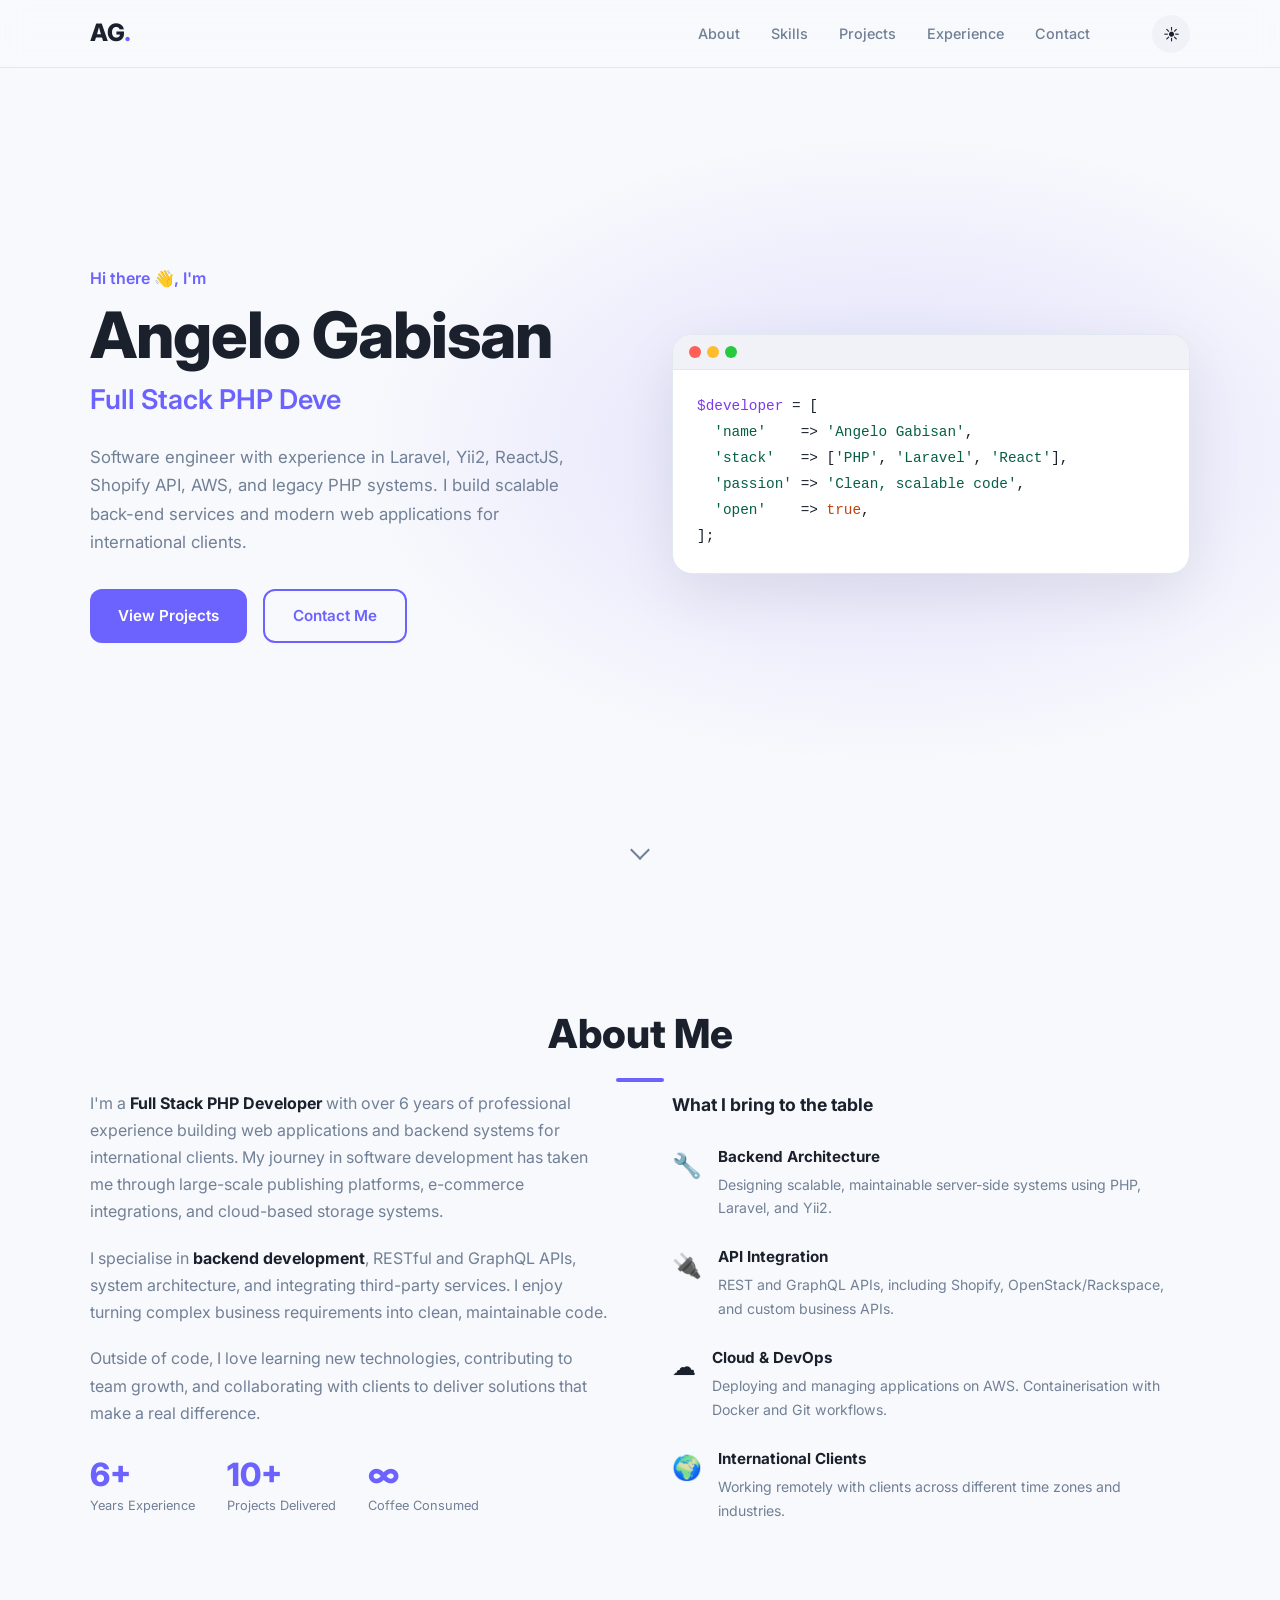
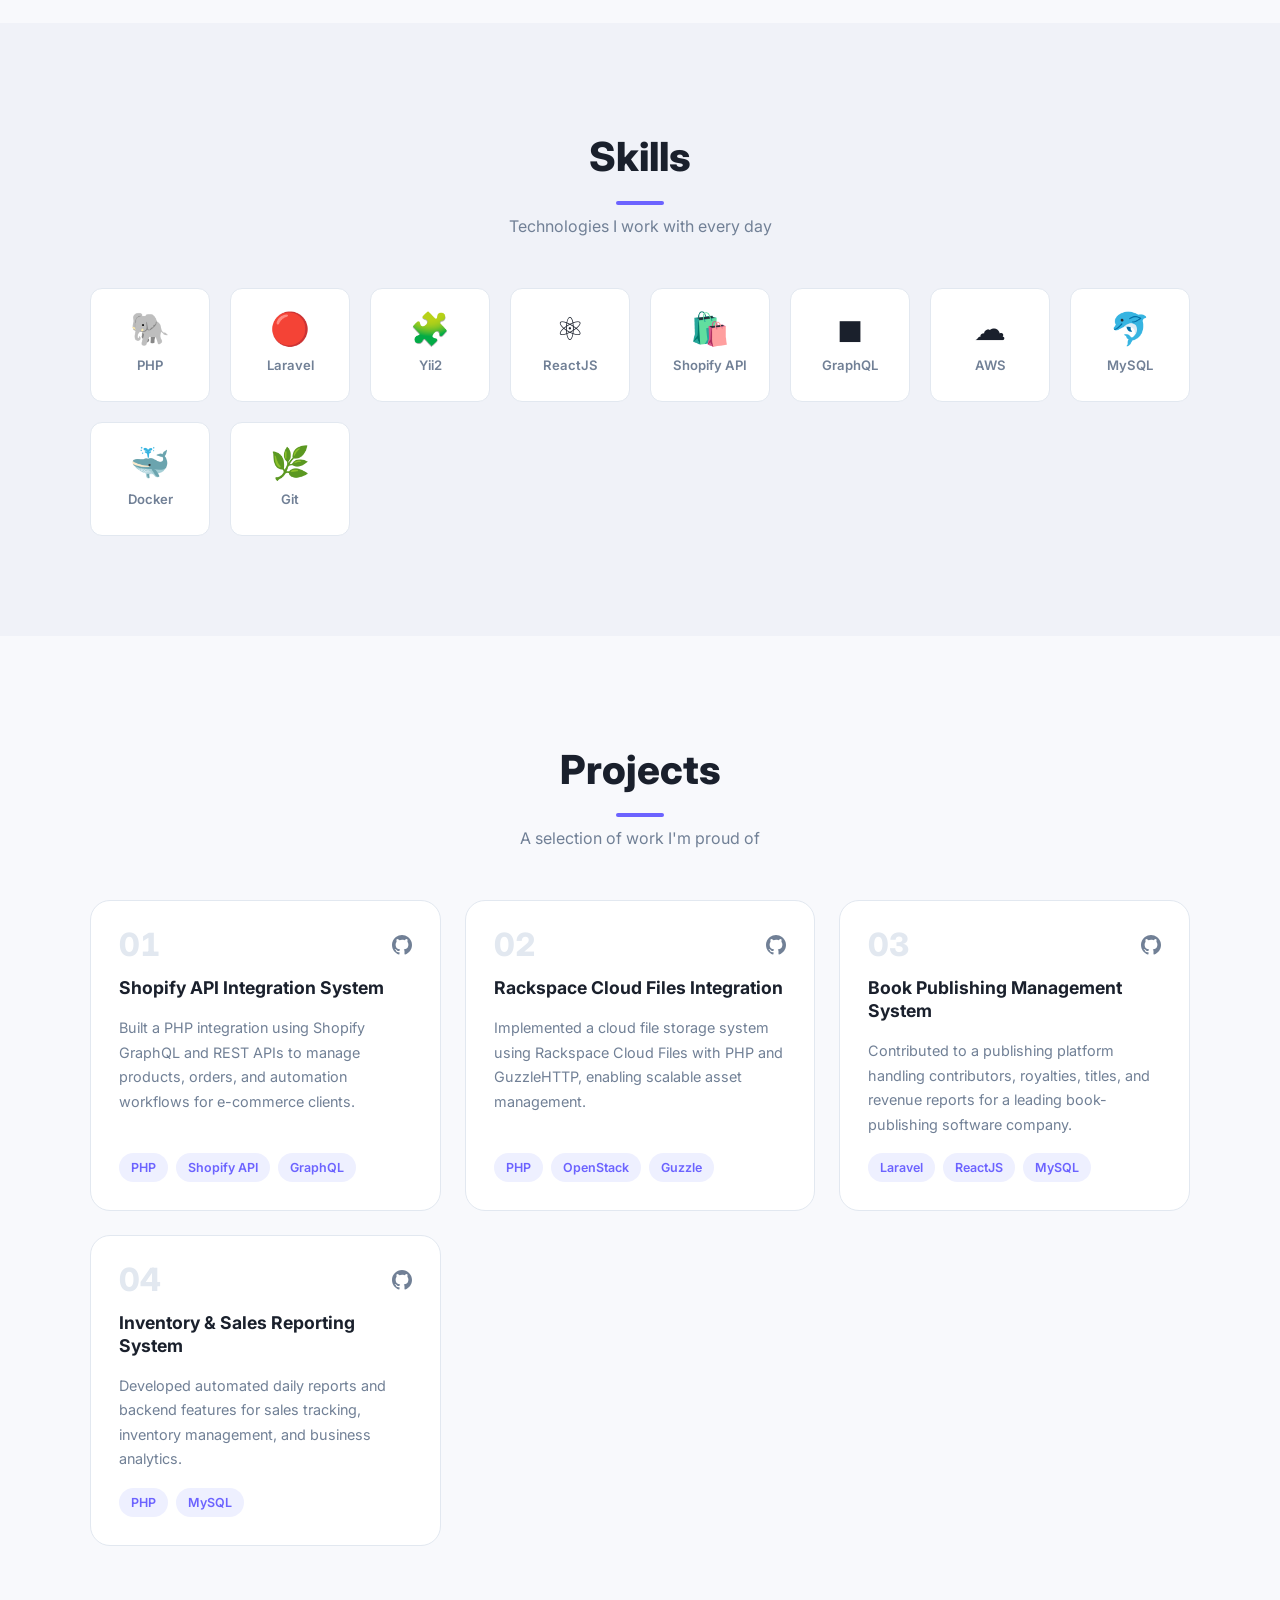
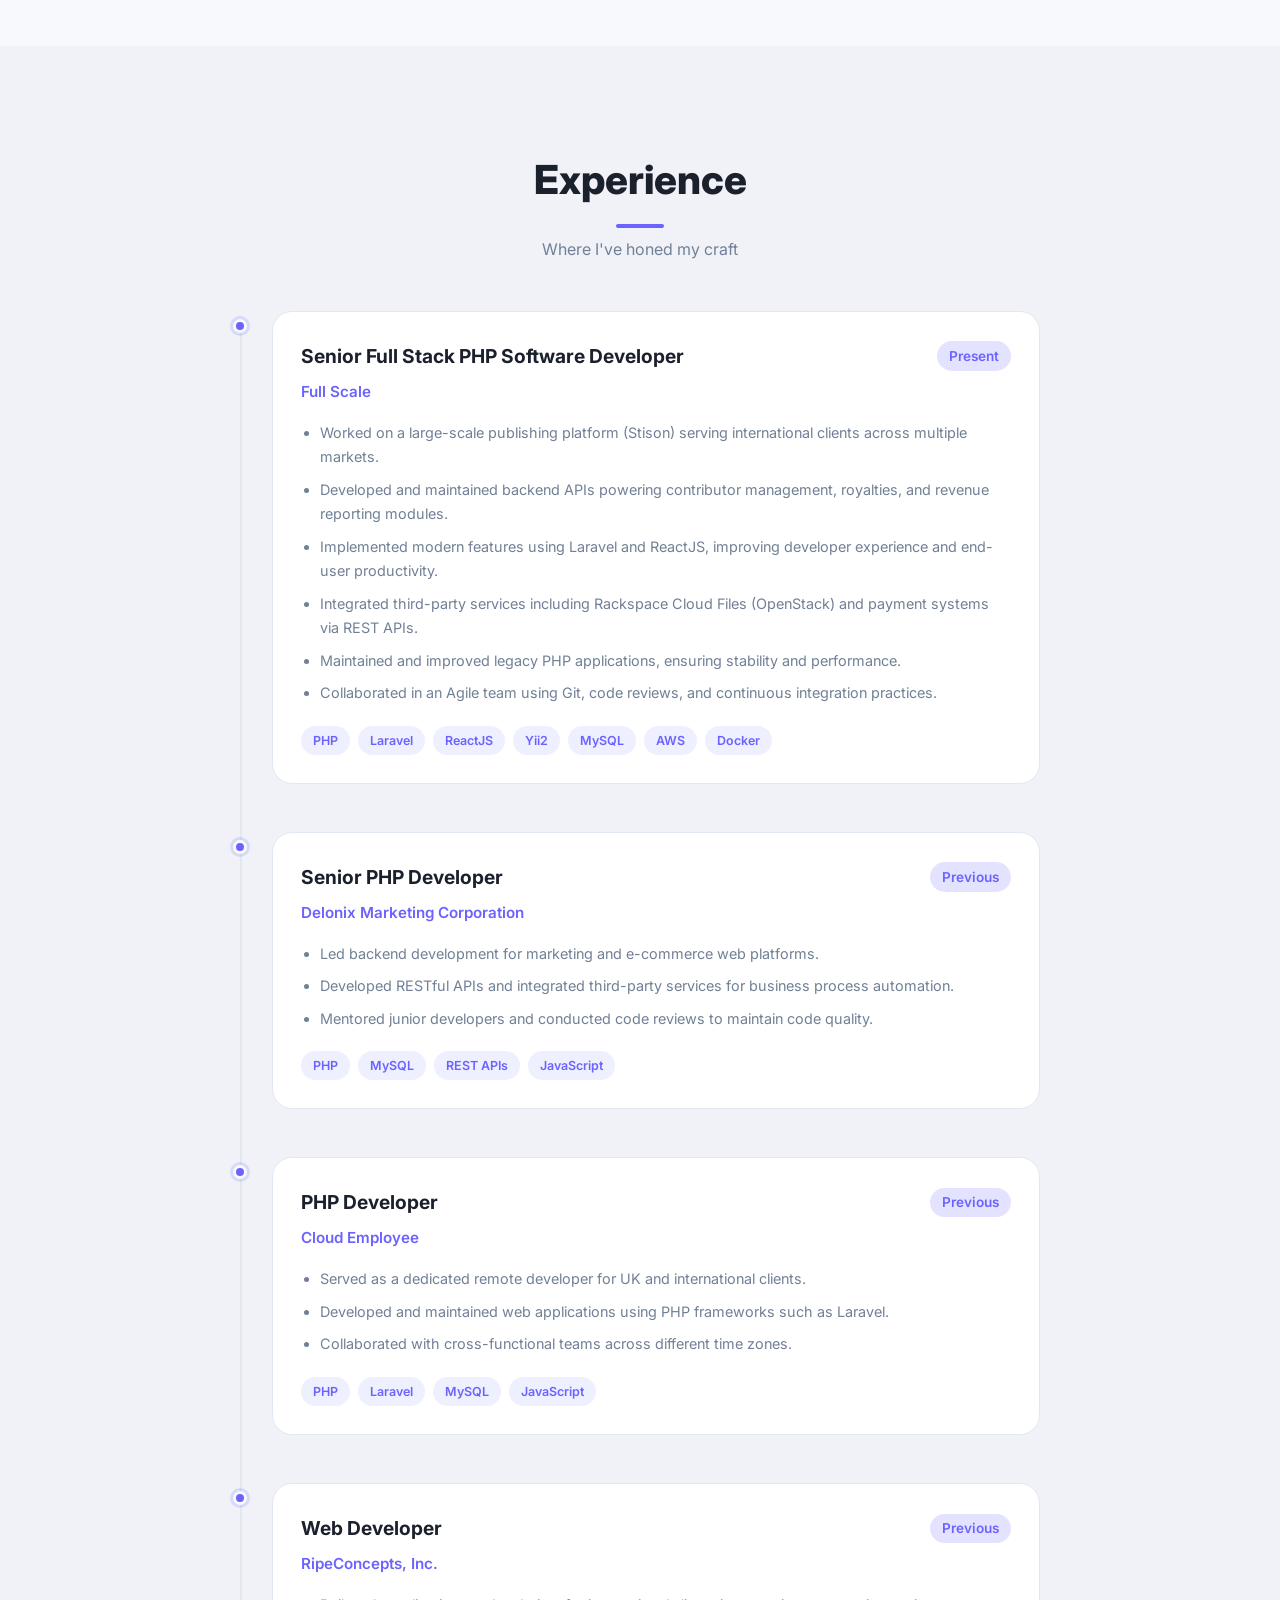
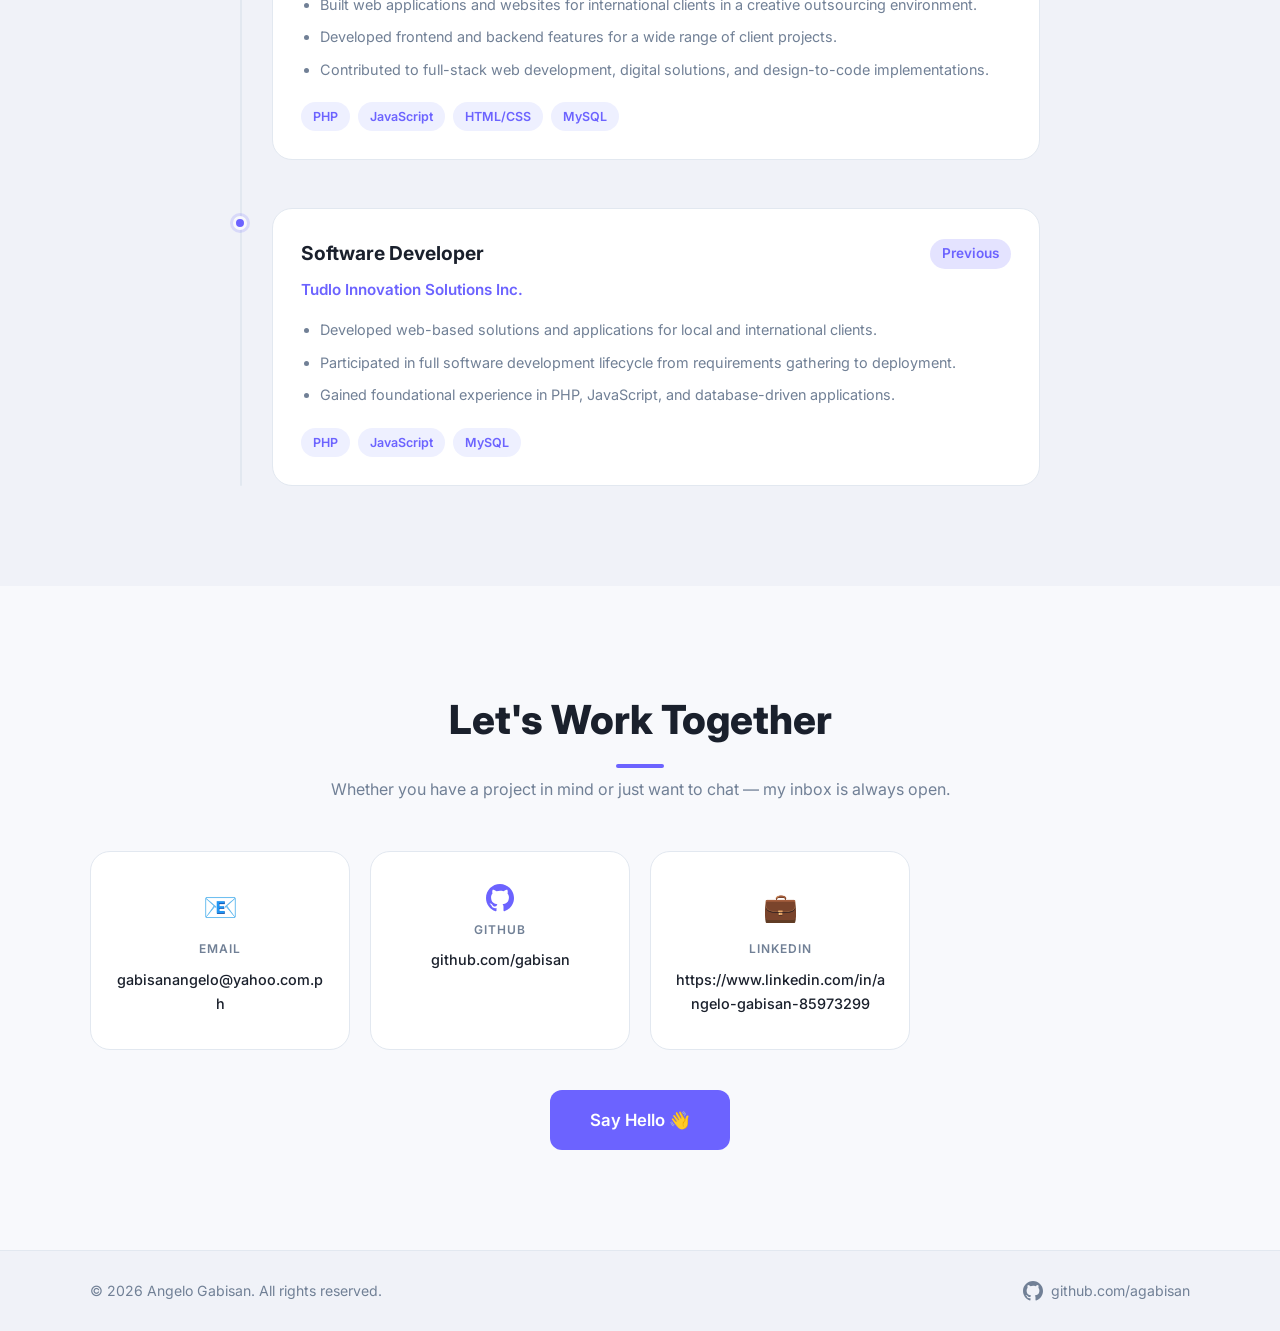
==== index.html @ 45b1e4b3 "Add experience entries from LinkedIn: Full Scale, Delonix Marketing, Cloud Employee, RipeConcepts, T" ====
<!DOCTYPE html>
<html lang="en">
<head>
  <meta charset="UTF-8" />
  <meta name="viewport" content="width=device-width, initial-scale=1.0" />
  <meta name="description" content="Angelo Gabisan – Full Stack PHP Developer portfolio" />
  <title>Angelo Gabisan | Full Stack PHP Developer</title>
  <link rel="stylesheet" href="style.css" />
  <link rel="preconnect" href="https://fonts.googleapis.com" />
  <link rel="preconnect" href="https://fonts.gstatic.com" crossorigin />
  <link href="https://fonts.googleapis.com/css2?family=Inter:wght@400;500;600;700;800&display=swap" rel="stylesheet" />
</head>
<body class="light"><!-- initial class prevents FOUC; JS overrides on load -->

  <!-- ===== NAVIGATION ===== -->
  <header id="navbar">
    <nav class="container nav-inner">
      <a href="#hero" class="logo">AG<span>.</span></a>
      <ul class="nav-links" id="nav-links">
        <li><a href="#about">About</a></li>
        <li><a href="#skills">Skills</a></li>
        <li><a href="#projects">Projects</a></li>
        <li><a href="#experience">Experience</a></li>
        <li><a href="#contact">Contact</a></li>
      </ul>
      <div class="nav-actions">
        <button class="btn-icon" id="theme-toggle" aria-label="Toggle dark mode">
          <span class="icon-sun">☀️</span>
          <span class="icon-moon">🌙</span>
        </button>
        <button class="btn-icon hamburger" id="hamburger" aria-label="Open menu" aria-expanded="false">
          <span></span><span></span><span></span>
        </button>
      </div>
    </nav>
  </header>

  <main>

    <!-- ===== HERO ===== -->
    <section id="hero" class="hero section">
      <div class="container hero-inner">
        <div class="hero-text fade-in">
          <p class="hero-greeting">Hi there 👋, I'm</p>
          <h1 class="hero-name">Angelo Gabisan</h1>
          <h2 class="hero-title">Full Stack PHP Developer</h2>
          <p class="hero-intro">
            Software engineer with experience in Laravel, Yii2, ReactJS,
            Shopify API, AWS, and legacy PHP systems. I build scalable
            back-end services and modern web applications for international clients.
          </p>
          <div class="hero-cta">
            <a href="#projects" class="btn btn-primary">View Projects</a>
            <a href="#contact" class="btn btn-outline">Contact Me</a>
          </div>
        </div>
        <div class="hero-graphic fade-in delay-1">
          <div class="code-card">
            <div class="code-bar">
              <span class="dot red"></span>
              <span class="dot yellow"></span>
              <span class="dot green"></span>
            </div>
            <pre class="code-snippet"><code><span class="c-purple">$developer</span> = [
  <span class="c-green">'name'</span>    =&gt; <span class="c-green">'Angelo Gabisan'</span>,
  <span class="c-green">'stack'</span>   =&gt; [<span class="c-green">'PHP'</span>, <span class="c-green">'Laravel'</span>, <span class="c-green">'React'</span>],
  <span class="c-green">'passion'</span> =&gt; <span class="c-green">'Clean, scalable code'</span>,
  <span class="c-green">'open'</span>    =&gt; <span class="c-orange">true</span>,
];</code></pre>
          </div>
        </div>
      </div>
      <a href="#about" class="scroll-down" aria-label="Scroll to About">
        <span class="arrow-down"></span>
      </a>
    </section>

    <!-- ===== ABOUT ===== -->
    <section id="about" class="about section">
      <div class="container">
        <h2 class="section-title reveal">About Me</h2>
        <div class="about-grid">
          <div class="about-text reveal">
            <p>
              I'm a <strong>Full Stack PHP Developer</strong> with over 6 years of
              professional experience building web applications and backend systems
              for international clients. My journey in software development has taken
              me through large-scale publishing platforms, e-commerce integrations,
              and cloud-based storage systems.
            </p>
            <p>
              I specialise in <strong>backend development</strong>, RESTful and
              GraphQL APIs, system architecture, and integrating third-party
              services. I enjoy turning complex business requirements into clean,
              maintainable code.
            </p>
            <p>
              Outside of code, I love learning new technologies, contributing to
              team growth, and collaborating with clients to deliver solutions
              that make a real difference.
            </p>
            <div class="about-stats">
              <div class="stat">
                <span class="stat-value">6+</span>
                <span class="stat-label">Years Experience</span>
              </div>
              <div class="stat">
                <span class="stat-value">10+</span>
                <span class="stat-label">Projects Delivered</span>
              </div>
              <div class="stat">
                <span class="stat-value">∞</span>
                <span class="stat-label">Coffee Consumed</span>
              </div>
            </div>
          </div>
          <div class="about-highlights reveal delay-1">
            <h3>What I bring to the table</h3>
            <ul class="highlight-list">
              <li>
                <span class="highlight-icon">🔧</span>
                <div>
                  <strong>Backend Architecture</strong>
                  <p>Designing scalable, maintainable server-side systems using PHP, Laravel, and Yii2.</p>
                </div>
              </li>
              <li>
                <span class="highlight-icon">🔌</span>
                <div>
                  <strong>API Integration</strong>
                  <p>REST and GraphQL APIs, including Shopify, OpenStack/Rackspace, and custom business APIs.</p>
                </div>
              </li>
              <li>
                <span class="highlight-icon">☁️</span>
                <div>
                  <strong>Cloud & DevOps</strong>
                  <p>Deploying and managing applications on AWS. Containerisation with Docker and Git workflows.</p>
                </div>
              </li>
              <li>
                <span class="highlight-icon">🌍</span>
                <div>
                  <strong>International Clients</strong>
                  <p>Working remotely with clients across different time zones and industries.</p>
                </div>
              </li>
            </ul>
          </div>
        </div>
      </div>
    </section>

    <!-- ===== SKILLS ===== -->
    <section id="skills" class="skills section">
      <div class="container">
        <h2 class="section-title reveal">Skills</h2>
        <p class="section-subtitle reveal">Technologies I work with every day</p>
        <div class="skills-grid reveal">

          <div class="skill-card">
            <div class="skill-icon">🐘</div>
            <span class="skill-name">PHP</span>
          </div>

          <div class="skill-card">
            <div class="skill-icon">🔴</div>
            <span class="skill-name">Laravel</span>
          </div>

          <div class="skill-card">
            <div class="skill-icon">🧩</div>
            <span class="skill-name">Yii2</span>
          </div>

          <div class="skill-card">
            <div class="skill-icon">⚛️</div>
            <span class="skill-name">ReactJS</span>
          </div>

          <div class="skill-card">
            <div class="skill-icon">🛍️</div>
            <span class="skill-name">Shopify API</span>
          </div>

          <div class="skill-card">
            <div class="skill-icon">◼</div>
            <span class="skill-name">GraphQL</span>
          </div>

          <div class="skill-card">
            <div class="skill-icon">☁️</div>
            <span class="skill-name">AWS</span>
          </div>

          <div class="skill-card">
            <div class="skill-icon">🐬</div>
            <span class="skill-name">MySQL</span>
          </div>

          <div class="skill-card">
            <div class="skill-icon">🐳</div>
            <span class="skill-name">Docker</span>
          </div>

          <div class="skill-card">
            <div class="skill-icon">🌿</div>
            <span class="skill-name">Git</span>
          </div>

        </div>
      </div>
    </section>

    <!-- ===== PROJECTS ===== -->
    <section id="projects" class="projects section">
      <div class="container">
        <h2 class="section-title reveal">Projects</h2>
        <p class="section-subtitle reveal">A selection of work I'm proud of</p>
        <div class="projects-grid">

          <article class="project-card reveal">
            <div class="project-top">
              <span class="project-number">01</span>
              <div class="project-links">
                <a href="https://github.com/agabisan" target="_blank" rel="noopener noreferrer" aria-label="View on GitHub">
                  <svg xmlns="http://www.w3.org/2000/svg" viewBox="0 0 24 24" fill="currentColor" width="20" height="20" aria-hidden="true"><path d="M12 0C5.374 0 0 5.373 0 12c0 5.302 3.438 9.8 8.207 11.387.599.111.793-.261.793-.577v-2.234c-3.338.726-4.033-1.416-4.033-1.416-.546-1.387-1.333-1.756-1.333-1.756-1.089-.745.083-.729.083-.729 1.205.084 1.839 1.237 1.839 1.237 1.07 1.834 2.807 1.304 3.492.997.107-.775.418-1.305.762-1.604-2.665-.305-5.467-1.334-5.467-5.931 0-1.311.469-2.381 1.236-3.221-.124-.303-.535-1.524.117-3.176 0 0 1.008-.322 3.301 1.23A11.509 11.509 0 0 1 12 5.803c1.02.005 2.047.138 3.006.404 2.291-1.552 3.297-1.23 3.297-1.23.653 1.653.242 2.874.118 3.176.77.84 1.235 1.911 1.235 3.221 0 4.609-2.807 5.624-5.479 5.921.43.372.823 1.102.823 2.222v3.293c0 .319.192.694.801.576C20.566 21.797 24 17.3 24 12c0-6.627-5.373-12-12-12z"/></svg>
                </a>
              </div>
            </div>
            <h3 class="project-title">Shopify API Integration System</h3>
            <p class="project-desc">
              Built a PHP integration using Shopify GraphQL and REST APIs to manage
              products, orders, and automation workflows for e-commerce clients.
            </p>
            <div class="project-tags">
              <span class="tag">PHP</span>
              <span class="tag">Shopify API</span>
              <span class="tag">GraphQL</span>
            </div>
          </article>

          <article class="project-card reveal delay-1">
            <div class="project-top">
              <span class="project-number">02</span>
              <div class="project-links">
                <a href="https://github.com/agabisan" target="_blank" rel="noopener noreferrer" aria-label="View on GitHub">
                  <svg xmlns="http://www.w3.org/2000/svg" viewBox="0 0 24 24" fill="currentColor" width="20" height="20" aria-hidden="true"><path d="M12 0C5.374 0 0 5.373 0 12c0 5.302 3.438 9.8 8.207 11.387.599.111.793-.261.793-.577v-2.234c-3.338.726-4.033-1.416-4.033-1.416-.546-1.387-1.333-1.756-1.333-1.756-1.089-.745.083-.729.083-.729 1.205.084 1.839 1.237 1.839 1.237 1.07 1.834 2.807 1.304 3.492.997.107-.775.418-1.305.762-1.604-2.665-.305-5.467-1.334-5.467-5.931 0-1.311.469-2.381 1.236-3.221-.124-.303-.535-1.524.117-3.176 0 0 1.008-.322 3.301 1.23A11.509 11.509 0 0 1 12 5.803c1.02.005 2.047.138 3.006.404 2.291-1.552 3.297-1.23 3.297-1.23.653 1.653.242 2.874.118 3.176.77.84 1.235 1.911 1.235 3.221 0 4.609-2.807 5.624-5.479 5.921.43.372.823 1.102.823 2.222v3.293c0 .319.192.694.801.576C20.566 21.797 24 17.3 24 12c0-6.627-5.373-12-12-12z"/></svg>
                </a>
              </div>
            </div>
            <h3 class="project-title">Rackspace Cloud Files Integration</h3>
            <p class="project-desc">
              Implemented a cloud file storage system using Rackspace Cloud Files
              with PHP and GuzzleHTTP, enabling scalable asset management.
            </p>
            <div class="project-tags">
              <span class="tag">PHP</span>
              <span class="tag">OpenStack</span>
              <span class="tag">Guzzle</span>
            </div>
          </article>

          <article class="project-card reveal delay-2">
            <div class="project-top">
              <span class="project-number">03</span>
              <div class="project-links">
                <a href="https://github.com/agabisan" target="_blank" rel="noopener noreferrer" aria-label="View on GitHub">
                  <svg xmlns="http://www.w3.org/2000/svg" viewBox="0 0 24 24" fill="currentColor" width="20" height="20" aria-hidden="true"><path d="M12 0C5.374 0 0 5.373 0 12c0 5.302 3.438 9.8 8.207 11.387.599.111.793-.261.793-.577v-2.234c-3.338.726-4.033-1.416-4.033-1.416-.546-1.387-1.333-1.756-1.333-1.756-1.089-.745.083-.729.083-.729 1.205.084 1.839 1.237 1.839 1.237 1.07 1.834 2.807 1.304 3.492.997.107-.775.418-1.305.762-1.604-2.665-.305-5.467-1.334-5.467-5.931 0-1.311.469-2.381 1.236-3.221-.124-.303-.535-1.524.117-3.176 0 0 1.008-.322 3.301 1.23A11.509 11.509 0 0 1 12 5.803c1.02.005 2.047.138 3.006.404 2.291-1.552 3.297-1.23 3.297-1.23.653 1.653.242 2.874.118 3.176.77.84 1.235 1.911 1.235 3.221 0 4.609-2.807 5.624-5.479 5.921.43.372.823 1.102.823 2.222v3.293c0 .319.192.694.801.576C20.566 21.797 24 17.3 24 12c0-6.627-5.373-12-12-12z"/></svg>
                </a>
              </div>
            </div>
            <h3 class="project-title">Book Publishing Management System</h3>
            <p class="project-desc">
              Contributed to a publishing platform handling contributors, royalties,
              titles, and revenue reports for a leading book-publishing software company.
            </p>
            <div class="project-tags">
              <span class="tag">Laravel</span>
              <span class="tag">ReactJS</span>
              <span class="tag">MySQL</span>
            </div>
          </article>

          <article class="project-card reveal delay-3">
            <div class="project-top">
              <span class="project-number">04</span>
              <div class="project-links">
                <a href="https://github.com/agabisan" target="_blank" rel="noopener noreferrer" aria-label="View on GitHub">
                  <svg xmlns="http://www.w3.org/2000/svg" viewBox="0 0 24 24" fill="currentColor" width="20" height="20" aria-hidden="true"><path d="M12 0C5.374 0 0 5.373 0 12c0 5.302 3.438 9.8 8.207 11.387.599.111.793-.261.793-.577v-2.234c-3.338.726-4.033-1.416-4.033-1.416-.546-1.387-1.333-1.756-1.333-1.756-1.089-.745.083-.729.083-.729 1.205.084 1.839 1.237 1.839 1.237 1.07 1.834 2.807 1.304 3.492.997.107-.775.418-1.305.762-1.604-2.665-.305-5.467-1.334-5.467-5.931 0-1.311.469-2.381 1.236-3.221-.124-.303-.535-1.524.117-3.176 0 0 1.008-.322 3.301 1.23A11.509 11.509 0 0 1 12 5.803c1.02.005 2.047.138 3.006.404 2.291-1.552 3.297-1.23 3.297-1.23.653 1.653.242 2.874.118 3.176.77.84 1.235 1.911 1.235 3.221 0 4.609-2.807 5.624-5.479 5.921.43.372.823 1.102.823 2.222v3.293c0 .319.192.694.801.576C20.566 21.797 24 17.3 24 12c0-6.627-5.373-12-12-12z"/></svg>
                </a>
              </div>
            </div>
            <h3 class="project-title">Inventory &amp; Sales Reporting System</h3>
            <p class="project-desc">
              Developed automated daily reports and backend features for sales
              tracking, inventory management, and business analytics.
            </p>
            <div class="project-tags">
              <span class="tag">PHP</span>
              <span class="tag">MySQL</span>
            </div>
          </article>

        </div>
      </div>
    </section>

    <!-- ===== EXPERIENCE ===== -->
    <section id="experience" class="experience section">
      <div class="container">
        <h2 class="section-title reveal">Experience</h2>
        <p class="section-subtitle reveal">Where I've honed my craft</p>

        <div class="timeline">

          <!-- Full Scale -->
          <div class="timeline-item reveal">
            <div class="timeline-marker"></div>
            <div class="timeline-body">
              <div class="timeline-header">
                <h3 class="timeline-role">Senior Full Stack PHP Software Developer</h3>
                <span class="timeline-period">Present</span>
              </div>
              <p class="timeline-company">Full Scale</p>
              <ul class="timeline-duties">
                <li>Worked on a large-scale publishing platform (Stison) serving international clients across multiple markets.</li>
                <li>Developed and maintained backend APIs powering contributor management, royalties, and revenue reporting modules.</li>
                <li>Implemented modern features using Laravel and ReactJS, improving developer experience and end-user productivity.</li>
                <li>Integrated third-party services including Rackspace Cloud Files (OpenStack) and payment systems via REST APIs.</li>
                <li>Maintained and improved legacy PHP applications, ensuring stability and performance.</li>
                <li>Collaborated in an Agile team using Git, code reviews, and continuous integration practices.</li>
              </ul>
              <div class="timeline-tags">
                <span class="tag">PHP</span>
                <span class="tag">Laravel</span>
                <span class="tag">ReactJS</span>
                <span class="tag">Yii2</span>
                <span class="tag">MySQL</span>
                <span class="tag">AWS</span>
                <span class="tag">Docker</span>
              </div>
            </div>
          </div>

          <!-- Delonix Marketing Corporation -->
          <div class="timeline-item reveal">
            <div class="timeline-marker"></div>
            <div class="timeline-body">
              <div class="timeline-header">
                <h3 class="timeline-role">Senior PHP Developer</h3>
                <span class="timeline-period">Previous</span>
              </div>
              <p class="timeline-company">Delonix Marketing Corporation</p>
              <ul class="timeline-duties">
                <li>Led backend development for marketing and e-commerce web platforms.</li>
                <li>Developed RESTful APIs and integrated third-party services for business process automation.</li>
                <li>Mentored junior developers and conducted code reviews to maintain code quality.</li>
              </ul>
              <div class="timeline-tags">
                <span class="tag">PHP</span>
                <span class="tag">MySQL</span>
                <span class="tag">REST APIs</span>
                <span class="tag">JavaScript</span>
              </div>
            </div>
          </div>

          <!-- Cloud Employee -->
          <div class="timeline-item reveal">
            <div class="timeline-marker"></div>
            <div class="timeline-body">
              <div class="timeline-header">
                <h3 class="timeline-role">PHP Developer</h3>
                <span class="timeline-period">Previous</span>
              </div>
              <p class="timeline-company">Cloud Employee</p>
              <ul class="timeline-duties">
                <li>Served as a dedicated remote developer for UK and international clients.</li>
                <li>Developed and maintained web applications using PHP frameworks such as Laravel.</li>
                <li>Collaborated with cross-functional teams across different time zones.</li>
              </ul>
              <div class="timeline-tags">
                <span class="tag">PHP</span>
                <span class="tag">Laravel</span>
                <span class="tag">MySQL</span>
                <span class="tag">JavaScript</span>
              </div>
            </div>
          </div>

          <!-- RipeConcepts, Inc. -->
          <div class="timeline-item reveal">
            <div class="timeline-marker"></div>
            <div class="timeline-body">
              <div class="timeline-header">
                <h3 class="timeline-role">Web Developer</h3>
                <span class="timeline-period">Previous</span>
              </div>
              <p class="timeline-company">RipeConcepts, Inc.</p>
              <ul class="timeline-duties">
                <li>Built web applications and websites for international clients in a creative outsourcing environment.</li>
                <li>Developed frontend and backend features for a wide range of client projects.</li>
                <li>Contributed to full-stack web development, digital solutions, and design-to-code implementations.</li>
              </ul>
              <div class="timeline-tags">
                <span class="tag">PHP</span>
                <span class="tag">JavaScript</span>
                <span class="tag">HTML/CSS</span>
                <span class="tag">MySQL</span>
              </div>
            </div>
          </div>

          <!-- Tudlo Innovation Solutions Inc. -->
          <div class="timeline-item reveal">
            <div class="timeline-marker"></div>
            <div class="timeline-body">
              <div class="timeline-header">
                <h3 class="timeline-role">Software Developer</h3>
                <span class="timeline-period">Previous</span>
              </div>
              <p class="timeline-company">Tudlo Innovation Solutions Inc.</p>
              <ul class="timeline-duties">
                <li>Developed web-based solutions and applications for local and international clients.</li>
                <li>Participated in full software development lifecycle from requirements gathering to deployment.</li>
                <li>Gained foundational experience in PHP, JavaScript, and database-driven applications.</li>
              </ul>
              <div class="timeline-tags">
                <span class="tag">PHP</span>
                <span class="tag">JavaScript</span>
                <span class="tag">MySQL</span>
              </div>
            </div>
          </div>

        </div>
      </div>
    </section>

    <!-- ===== CONTACT ===== -->
    <section id="contact" class="contact section">
      <div class="container">
        <h2 class="section-title reveal">Let's Work Together</h2>
        <p class="section-subtitle reveal">
          Whether you have a project in mind or just want to chat — my inbox is always open.
        </p>
        <div class="contact-cards reveal">

          <a href="mailto:angelo.gabisan@email.com" class="contact-card">
            <div class="contact-icon">📧</div>
            <span class="contact-label">Email</span>
            <span class="contact-value">gabisanangelo@yahoo.com.ph</span>
          </a>

          <a href="https://github.com/agabisan" target="_blank" rel="noopener noreferrer" class="contact-card">
            <div class="contact-icon">
              <svg xmlns="http://www.w3.org/2000/svg" viewBox="0 0 24 24" fill="currentColor" width="28" height="28" aria-hidden="true"><path d="M12 0C5.374 0 0 5.373 0 12c0 5.302 3.438 9.8 8.207 11.387.599.111.793-.261.793-.577v-2.234c-3.338.726-4.033-1.416-4.033-1.416-.546-1.387-1.333-1.756-1.333-1.756-1.089-.745.083-.729.083-.729 1.205.084 1.839 1.237 1.839 1.237 1.07 1.834 2.807 1.304 3.492.997.107-.775.418-1.305.762-1.604-2.665-.305-5.467-1.334-5.467-5.931 0-1.311.469-2.381 1.236-3.221-.124-.303-.535-1.524.117-3.176 0 0 1.008-.322 3.301 1.23A11.509 11.509 0 0 1 12 5.803c1.02.005 2.047.138 3.006.404 2.291-1.552 3.297-1.23 3.297-1.23.653 1.653.242 2.874.118 3.176.77.84 1.235 1.911 1.235 3.221 0 4.609-2.807 5.624-5.479 5.921.43.372.823 1.102.823 2.222v3.293c0 .319.192.694.801.576C20.566 21.797 24 17.3 24 12c0-6.627-5.373-12-12-12z"/></svg>
            </div>
            <span class="contact-label">GitHub</span>
            <span class="contact-value">github.com/gabisan</span>
          </a>

          <a href="https://linkedin.com/in/agabisan" target="_blank" rel="noopener noreferrer" class="contact-card">
            <div class="contact-icon">💼</div>
            <span class="contact-label">LinkedIn</span>
            <span class="contact-value">https://www.linkedin.com/in/angelo-gabisan-85973299</span>
          </a>

        </div>
        <div class="contact-cta reveal">
          <a href="mailto:angelo.gabisan@email.com" class="btn btn-primary btn-lg">Say Hello 👋</a>
        </div>
      </div>
    </section>

  </main>

  <!-- ===== FOOTER ===== -->
  <footer class="footer">
    <div class="container footer-inner">
      <p class="footer-copy">© <span id="year"></span> Angelo Gabisan. All rights reserved.</p>
      <a href="https://github.com/agabisan" target="_blank" rel="noopener noreferrer" class="footer-gh" aria-label="GitHub profile">
        <svg xmlns="http://www.w3.org/2000/svg" viewBox="0 0 24 24" fill="currentColor" width="20" height="20" aria-hidden="true"><path d="M12 0C5.374 0 0 5.373 0 12c0 5.302 3.438 9.8 8.207 11.387.599.111.793-.261.793-.577v-2.234c-3.338.726-4.033-1.416-4.033-1.416-.546-1.387-1.333-1.756-1.333-1.756-1.089-.745.083-.729.083-.729 1.205.084 1.839 1.237 1.839 1.237 1.07 1.834 2.807 1.304 3.492.997.107-.775.418-1.305.762-1.604-2.665-.305-5.467-1.334-5.467-5.931 0-1.311.469-2.381 1.236-3.221-.124-.303-.535-1.524.117-3.176 0 0 1.008-.322 3.301 1.23A11.509 11.509 0 0 1 12 5.803c1.02.005 2.047.138 3.006.404 2.291-1.552 3.297-1.23 3.297-1.23.653 1.653.242 2.874.118 3.176.77.84 1.235 1.911 1.235 3.221 0 4.609-2.807 5.624-5.479 5.921.43.372.823 1.102.823 2.222v3.293c0 .319.192.694.801.576C20.566 21.797 24 17.3 24 12c0-6.627-5.373-12-12-12z"/></svg>
        github.com/agabisan
      </a>
    </div>
  </footer>

  <script src="script.js"></script>
</body>
</html>
---- style.css ----
/* ============================================================
   style.css – Angelo Gabisan Portfolio
   ============================================================ */

/* ---------- CSS Custom Properties ---------- */
:root {
  /* Palette – light */
  --bg:          #f8f9fc;
  --surface:     #ffffff;
  --surface-2:   #f0f2f8;
  --border:      #e2e8f0;
  --text:        #1a202c;
  --text-muted:  #718096;
  --accent:      #6c63ff;
  --accent-dark: #5a53e0;
  --accent-glow: rgba(108, 99, 255, 0.18);
  --tag-bg:      #eef0ff;
  --tag-color:   #6c63ff;

  /* Typography */
  --font:        'Inter', system-ui, -apple-system, sans-serif;

  /* Sizing */
  --nav-h:       68px;
  --radius:      12px;
  --radius-sm:   6px;
  --radius-lg:   20px;

  /* Transitions */
  --tr:          0.25s ease;
}

/* Dark mode overrides */
body.dark {
  --bg:         #0f1117;
  --surface:    #1a1d27;
  --surface-2:  #141720;
  --border:     #2d3148;
  --text:       #e2e8f0;
  --text-muted: #8892b0;
  --accent:     #7c73ff;
  --accent-dark:#9d96ff;
  --accent-glow:rgba(124, 115, 255, 0.2);
  --tag-bg:     #1e2038;
  --tag-color:  #9d96ff;
}

/* ---------- Reset ---------- */
*,
*::before,
*::after {
  box-sizing: border-box;
  margin: 0;
  padding: 0;
}

html {
  scroll-behavior: smooth;
  scroll-padding-top: var(--nav-h);
  font-size: 16px;
}

body {
  font-family: var(--font);
  background: var(--bg);
  color: var(--text);
  line-height: 1.7;
  transition: background var(--tr), color var(--tr);
}

img {
  max-width: 100%;
  display: block;
}

a {
  color: inherit;
  text-decoration: none;
}

ul {
  list-style: none;
}

button {
  cursor: pointer;
  font-family: inherit;
  border: none;
  background: none;
}

/* ---------- Utility ---------- */
.container {
  width: min(1100px, 100% - 2rem);
  margin-inline: auto;
}

.section {
  padding-block: 100px;
}

.section-title {
  font-size: clamp(1.75rem, 4vw, 2.5rem);
  font-weight: 800;
  text-align: center;
  margin-bottom: 0.5rem;
  position: relative;
}

.section-title::after {
  content: '';
  display: block;
  width: 48px;
  height: 4px;
  border-radius: 2px;
  background: var(--accent);
  margin: 0.6rem auto 0;
}

.section-subtitle {
  text-align: center;
  color: var(--text-muted);
  margin-bottom: 3rem;
}

.btn {
  display: inline-flex;
  align-items: center;
  gap: 0.5rem;
  padding: 0.75rem 1.75rem;
  border-radius: var(--radius);
  font-size: 0.95rem;
  font-weight: 600;
  transition: all var(--tr);
}

.btn-primary {
  background: var(--accent);
  color: #fff;
}

.btn-primary:hover {
  background: var(--accent-dark);
  transform: translateY(-2px);
  box-shadow: 0 8px 20px var(--accent-glow);
}

.btn-outline {
  border: 2px solid var(--accent);
  color: var(--accent);
}

.btn-outline:hover {
  background: var(--accent);
  color: #fff;
  transform: translateY(-2px);
}

.btn-lg {
  padding: 1rem 2.5rem;
  font-size: 1.05rem;
}

.tag {
  display: inline-block;
  padding: 0.25rem 0.75rem;
  border-radius: 50px;
  font-size: 0.78rem;
  font-weight: 600;
  background: var(--tag-bg);
  color: var(--tag-color);
}

/* ---------- Reveal animation ---------- */
.reveal,
.fade-in {
  opacity: 0;
  transform: translateY(24px);
  transition: opacity 0.6s ease, transform 0.6s ease;
}

.reveal.visible,
.fade-in.visible {
  opacity: 1;
  transform: translateY(0);
}

.delay-1 { transition-delay: 0.15s !important; }
.delay-2 { transition-delay: 0.30s !important; }
.delay-3 { transition-delay: 0.45s !important; }

/* ---------- NAVBAR ---------- */
#navbar {
  position: fixed;
  inset: 0 0 auto 0;
  height: var(--nav-h);
  background: rgba(var(--bg-rgb, 248, 249, 252), 0.85);
  backdrop-filter: blur(12px);
  -webkit-backdrop-filter: blur(12px);
  border-bottom: 1px solid var(--border);
  z-index: 100;
  transition: background var(--tr), border-color var(--tr);
}

body.dark #navbar {
  background: rgba(15, 17, 23, 0.85);
}

.nav-inner {
  height: 100%;
  display: flex;
  align-items: center;
  gap: 2rem;
}

.logo {
  font-size: 1.5rem;
  font-weight: 800;
  color: var(--text);
  letter-spacing: -0.5px;
  flex-shrink: 0;
}

.logo span {
  color: var(--accent);
}

.nav-links {
  display: flex;
  gap: 0.25rem;
  margin-left: auto;
}

.nav-links a {
  padding: 0.4rem 0.85rem;
  border-radius: var(--radius-sm);
  font-size: 0.9rem;
  font-weight: 500;
  color: var(--text-muted);
  transition: color var(--tr), background var(--tr);
}

.nav-links a:hover,
.nav-links a.active {
  color: var(--accent);
  background: var(--accent-glow);
}

.nav-actions {
  display: flex;
  align-items: center;
  gap: 0.5rem;
  margin-left: 1rem;
}

.btn-icon {
  width: 38px;
  height: 38px;
  border-radius: 50%;
  display: flex;
  align-items: center;
  justify-content: center;
  font-size: 1rem;
  background: var(--surface-2);
  color: var(--text);
  transition: background var(--tr);
}

.btn-icon:hover {
  background: var(--border);
}

#theme-toggle .icon-moon { display: none; }
#theme-toggle .icon-sun  { display: inline; }
body.dark #theme-toggle .icon-moon { display: inline; }
body.dark #theme-toggle .icon-sun  { display: none; }

/* Hamburger */
.hamburger {
  flex-direction: column;
  gap: 5px;
  display: none;
}

.hamburger span {
  display: block;
  width: 20px;
  height: 2px;
  background: var(--text);
  border-radius: 2px;
  transition: transform var(--tr), opacity var(--tr);
}

.hamburger.open span:nth-child(1) { transform: translateY(7px) rotate(45deg); }
.hamburger.open span:nth-child(2) { opacity: 0; }
.hamburger.open span:nth-child(3) { transform: translateY(-7px) rotate(-45deg); }

/* ---------- HERO ---------- */
.hero {
  min-height: 100vh;
  display: flex;
  flex-direction: column;
  justify-content: center;
  padding-top: calc(var(--nav-h) + 40px);
  position: relative;
  overflow: hidden;
}

.hero::before {
  content: '';
  position: absolute;
  inset: 0;
  background: radial-gradient(ellipse 60% 50% at 70% 50%, var(--accent-glow) 0%, transparent 70%);
  pointer-events: none;
}

.hero-inner {
  display: grid;
  grid-template-columns: 1fr 1fr;
  gap: 4rem;
  align-items: center;
}

.hero-greeting {
  font-size: 1rem;
  color: var(--accent);
  font-weight: 600;
  margin-bottom: 0.5rem;
}

.hero-name {
  font-size: clamp(2.4rem, 6vw, 4rem);
  font-weight: 800;
  line-height: 1.1;
  letter-spacing: -1px;
  margin-bottom: 0.4rem;
}

.hero-title {
  font-size: clamp(1.2rem, 3vw, 1.7rem);
  font-weight: 600;
  color: var(--accent);
  margin-bottom: 1.2rem;
}

.hero-intro {
  color: var(--text-muted);
  font-size: 1.05rem;
  max-width: 500px;
  margin-bottom: 2rem;
}

.hero-cta {
  display: flex;
  gap: 1rem;
  flex-wrap: wrap;
}

/* Code card */
.code-card {
  background: var(--surface);
  border: 1px solid var(--border);
  border-radius: var(--radius-lg);
  overflow: hidden;
  box-shadow: 0 20px 60px rgba(0, 0, 0, 0.08);
}

body.dark .code-card {
  box-shadow: 0 20px 60px rgba(0, 0, 0, 0.4);
}

.code-bar {
  background: var(--surface-2);
  padding: 0.7rem 1rem;
  display: flex;
  gap: 6px;
  align-items: center;
  border-bottom: 1px solid var(--border);
}

.dot {
  width: 12px;
  height: 12px;
  border-radius: 50%;
}

.dot.red    { background: #ff5f57; }
.dot.yellow { background: #ffbd2e; }
.dot.green  { background: #28c840; }

.code-snippet {
  padding: 1.5rem;
  font-size: 0.9rem;
  line-height: 1.8;
  font-family: 'Fira Code', 'Courier New', monospace;
  white-space: pre;
  overflow-x: auto;
}

.c-purple { color: #c792ea; }
.c-green  { color: #c3e88d; }
.c-orange { color: #f78c6c; }

body.light .c-purple { color: #7c3aed; }
body.light .c-green  { color: #065f46; }
body.light .c-orange { color: #c2410c; }

/* Scroll down */
.scroll-down {
  position: absolute;
  bottom: 2rem;
  left: 50%;
  transform: translateX(-50%);
  display: flex;
  align-items: center;
  justify-content: center;
  width: 36px;
  height: 36px;
  animation: bounce 2s infinite;
}

.arrow-down {
  width: 14px;
  height: 14px;
  border-right: 2px solid var(--text-muted);
  border-bottom: 2px solid var(--text-muted);
  transform: rotate(45deg);
}

@keyframes bounce {
  0%, 100% { transform: translateX(-50%) translateY(0); }
  50%       { transform: translateX(-50%) translateY(8px); }
}

/* ---------- ABOUT ---------- */
.about-grid {
  display: grid;
  grid-template-columns: 1fr 1fr;
  gap: 4rem;
  align-items: start;
}

.about-text p {
  color: var(--text-muted);
  margin-bottom: 1.2rem;
}

.about-text p strong {
  color: var(--text);
}

.about-stats {
  display: flex;
  gap: 2rem;
  margin-top: 2rem;
}

.stat {
  display: flex;
  flex-direction: column;
}

.stat-value {
  font-size: 2rem;
  font-weight: 800;
  color: var(--accent);
  line-height: 1;
}

.stat-label {
  font-size: 0.8rem;
  color: var(--text-muted);
  margin-top: 0.25rem;
}

.about-highlights h3 {
  font-size: 1.1rem;
  font-weight: 700;
  margin-bottom: 1.5rem;
  color: var(--text);
}

.highlight-list {
  display: flex;
  flex-direction: column;
  gap: 1.5rem;
}

.highlight-list li {
  display: flex;
  gap: 1rem;
  align-items: flex-start;
}

.highlight-icon {
  font-size: 1.5rem;
  flex-shrink: 0;
  margin-top: 2px;
}

.highlight-list strong {
  display: block;
  font-size: 0.95rem;
  margin-bottom: 0.2rem;
  color: var(--text);
}

.highlight-list p {
  font-size: 0.88rem;
  color: var(--text-muted);
  margin: 0;
}

/* ---------- SKILLS ---------- */
.skills {
  background: var(--surface-2);
}

.skills-grid {
  display: grid;
  grid-template-columns: repeat(auto-fill, minmax(110px, 1fr));
  gap: 1.25rem;
}

.skill-card {
  background: var(--surface);
  border: 1px solid var(--border);
  border-radius: var(--radius);
  padding: 1.5rem 1rem;
  display: flex;
  flex-direction: column;
  align-items: center;
  gap: 0.6rem;
  text-align: center;
  transition: transform var(--tr), box-shadow var(--tr), border-color var(--tr);
  cursor: default;
}

.skill-card:hover {
  transform: translateY(-6px);
  box-shadow: 0 12px 28px var(--accent-glow);
  border-color: var(--accent);
}

.skill-icon {
  font-size: 2rem;
  line-height: 1;
}

.skill-name {
  font-size: 0.82rem;
  font-weight: 600;
  color: var(--text-muted);
}

/* ---------- PROJECTS ---------- */
.projects-grid {
  display: grid;
  grid-template-columns: repeat(auto-fill, minmax(280px, 1fr));
  gap: 1.5rem;
}

.project-card {
  background: var(--surface);
  border: 1px solid var(--border);
  border-radius: var(--radius-lg);
  padding: 1.75rem;
  display: flex;
  flex-direction: column;
  gap: 1rem;
  transition: transform var(--tr), box-shadow var(--tr), border-color var(--tr);
}

.project-card:hover {
  transform: translateY(-8px);
  box-shadow: 0 16px 40px var(--accent-glow);
  border-color: var(--accent);
}

.project-top {
  display: flex;
  justify-content: space-between;
  align-items: center;
}

.project-number {
  font-size: 2rem;
  font-weight: 800;
  color: var(--border);
  line-height: 1;
  font-variant-numeric: tabular-nums;
}

.project-links a {
  color: var(--text-muted);
  display: flex;
  align-items: center;
  transition: color var(--tr);
}

.project-links a:hover {
  color: var(--accent);
}

.project-title {
  font-size: 1.1rem;
  font-weight: 700;
  color: var(--text);
  line-height: 1.3;
}

.project-desc {
  font-size: 0.9rem;
  color: var(--text-muted);
  flex: 1;
}

.project-tags {
  display: flex;
  flex-wrap: wrap;
  gap: 0.5rem;
}

/* ---------- EXPERIENCE ---------- */
.experience {
  background: var(--surface-2);
}

.timeline {
  max-width: 800px;
  margin-inline: auto;
  position: relative;
  padding-left: 2rem;
}

.timeline::before {
  content: '';
  position: absolute;
  left: 0;
  top: 0.5rem;
  bottom: 0;
  width: 2px;
  background: var(--border);
  border-radius: 1px;
}

.timeline-item {
  position: relative;
  padding-bottom: 3rem;
}

.timeline-item:last-child {
  padding-bottom: 0;
}

.timeline-marker {
  position: absolute;
  left: -2.45rem;
  top: 0.5rem;
  width: 14px;
  height: 14px;
  border-radius: 50%;
  background: var(--accent);
  border: 3px solid var(--bg);
  box-shadow: 0 0 0 3px var(--accent-glow);
}

body.dark .timeline-marker {
  border-color: var(--surface-2);
}

.timeline-body {
  background: var(--surface);
  border: 1px solid var(--border);
  border-radius: var(--radius-lg);
  padding: 1.75rem;
}

.timeline-header {
  display: flex;
  justify-content: space-between;
  align-items: center;
  flex-wrap: wrap;
  gap: 0.5rem;
  margin-bottom: 0.4rem;
}

.timeline-role {
  font-size: 1.2rem;
  font-weight: 700;
  color: var(--text);
}

.timeline-period {
  font-size: 0.85rem;
  font-weight: 600;
  background: var(--accent-glow);
  color: var(--accent);
  padding: 0.2rem 0.75rem;
  border-radius: 50px;
}

.timeline-company {
  font-size: 0.95rem;
  font-weight: 600;
  color: var(--accent);
  margin-bottom: 1rem;
}

.timeline-duties {
  list-style: disc;
  padding-left: 1.2rem;
  display: flex;
  flex-direction: column;
  gap: 0.5rem;
  margin-bottom: 1.25rem;
}

.timeline-duties li {
  font-size: 0.9rem;
  color: var(--text-muted);
}

.timeline-tags {
  display: flex;
  flex-wrap: wrap;
  gap: 0.5rem;
}

/* ---------- CONTACT ---------- */
.contact-cards {
  display: grid;
  grid-template-columns: repeat(auto-fill, minmax(220px, 1fr));
  gap: 1.25rem;
  margin-bottom: 2.5rem;
}

.contact-card {
  background: var(--surface);
  border: 1px solid var(--border);
  border-radius: var(--radius-lg);
  padding: 2rem 1.5rem;
  display: flex;
  flex-direction: column;
  align-items: center;
  gap: 0.5rem;
  text-align: center;
  transition: transform var(--tr), box-shadow var(--tr), border-color var(--tr);
}

.contact-card:hover {
  transform: translateY(-6px);
  box-shadow: 0 12px 30px var(--accent-glow);
  border-color: var(--accent);
}

.contact-icon {
  font-size: 1.75rem;
  display: flex;
  align-items: center;
  justify-content: center;
  color: var(--accent);
}

.contact-label {
  font-size: 0.75rem;
  font-weight: 600;
  color: var(--text-muted);
  text-transform: uppercase;
  letter-spacing: 1px;
}

.contact-value {
  font-size: 0.9rem;
  font-weight: 500;
  color: var(--text);
  word-break: break-all;
}

.contact-cta {
  text-align: center;
}

/* ---------- FOOTER ---------- */
.footer {
  background: var(--surface-2);
  border-top: 1px solid var(--border);
  padding: 1.75rem 0;
}

.footer-inner {
  display: flex;
  align-items: center;
  justify-content: space-between;
  flex-wrap: wrap;
  gap: 1rem;
}

.footer-copy {
  font-size: 0.88rem;
  color: var(--text-muted);
}

.footer-gh {
  display: flex;
  align-items: center;
  gap: 0.5rem;
  font-size: 0.88rem;
  color: var(--text-muted);
  transition: color var(--tr);
}

.footer-gh:hover {
  color: var(--accent);
}

/* ---------- RESPONSIVE ---------- */
@media (max-width: 900px) {
  .hero-inner,
  .about-grid {
    grid-template-columns: 1fr;
    gap: 2.5rem;
  }

  .hero-graphic {
    display: none;
  }

  .hero {
    text-align: center;
  }

  .hero-intro,
  .hero-cta {
    justify-content: center;
  }

  .about-stats {
    justify-content: center;
  }
}

@media (max-width: 600px) {
  :root { --nav-h: 60px; }

  .section { padding-block: 70px; }

  .nav-links {
    display: none;
    flex-direction: column;
    position: absolute;
    top: var(--nav-h);
    left: 0;
    right: 0;
    background: var(--surface);
    border-bottom: 1px solid var(--border);
    padding: 1rem;
    gap: 0.5rem;
  }

  .nav-links.open {
    display: flex;
  }

  .hamburger {
    display: flex;
  }

  .nav-links a {
    padding: 0.6rem 1rem;
    border-radius: var(--radius-sm);
  }

  .about-stats {
    flex-wrap: wrap;
    gap: 1.5rem;
  }

  .timeline {
    padding-left: 1.5rem;
  }

  .timeline-marker {
    left: -1.85rem;
  }

  .footer-inner {
    flex-direction: column;
    text-align: center;
  }

  .hero-cta {
    flex-direction: column;
    align-items: center;
  }
}

/* ---------- Scrollbar (optional flair) ---------- */
::-webkit-scrollbar { width: 8px; }
::-webkit-scrollbar-track { background: var(--bg); }
::-webkit-scrollbar-thumb { background: var(--border); border-radius: 4px; }
::-webkit-scrollbar-thumb:hover { background: var(--accent); }
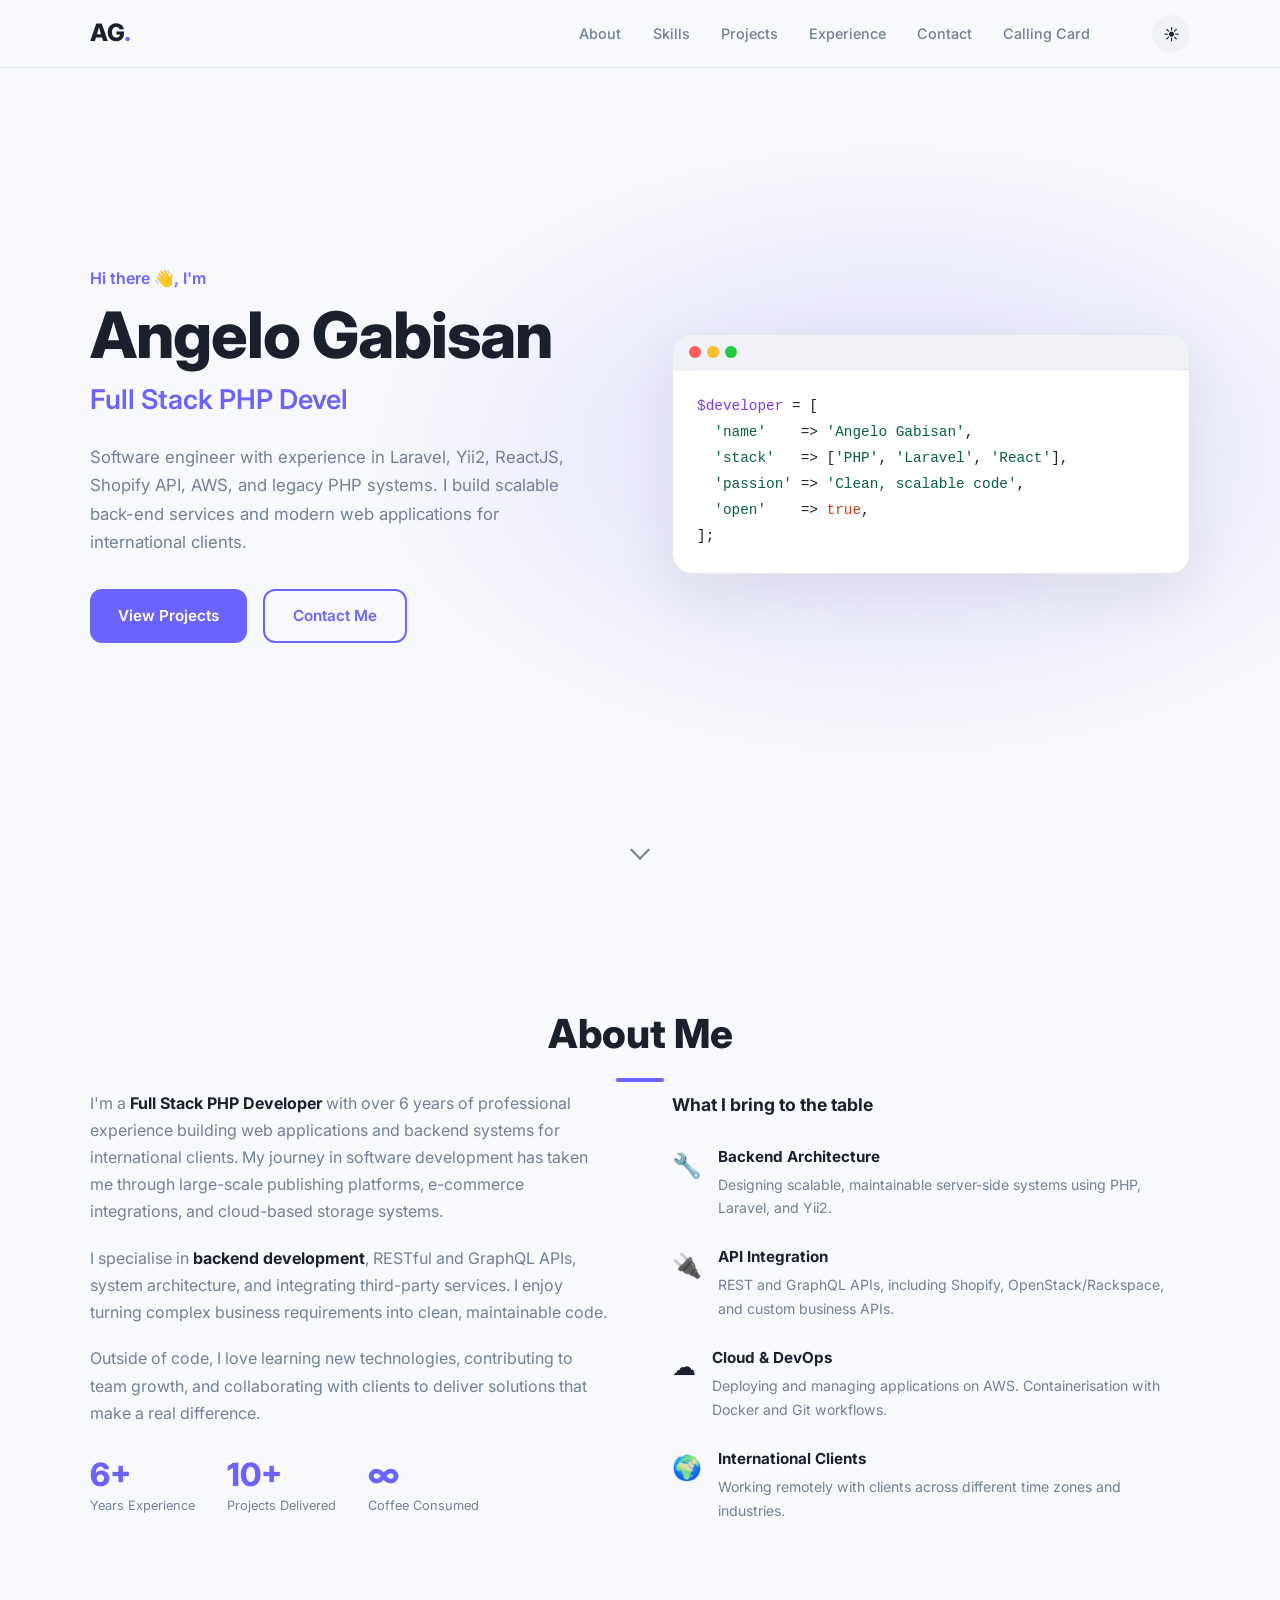
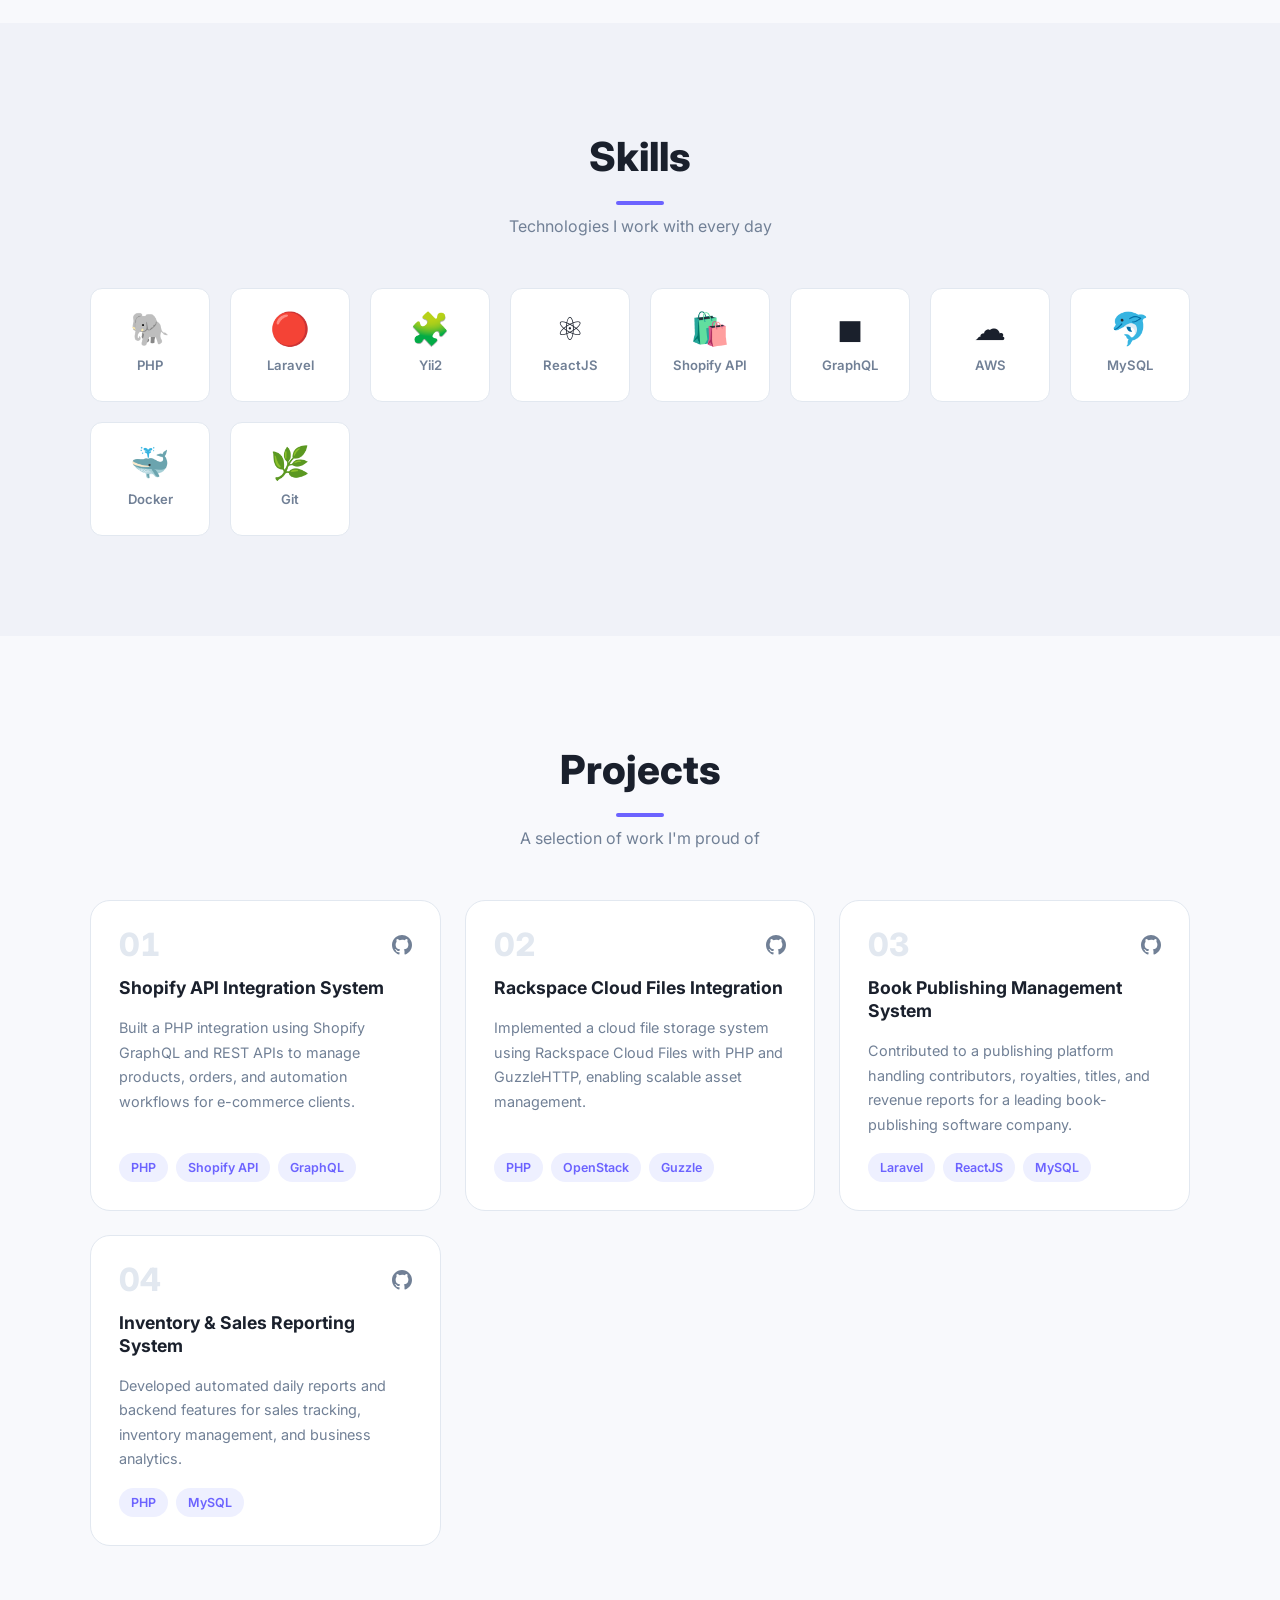
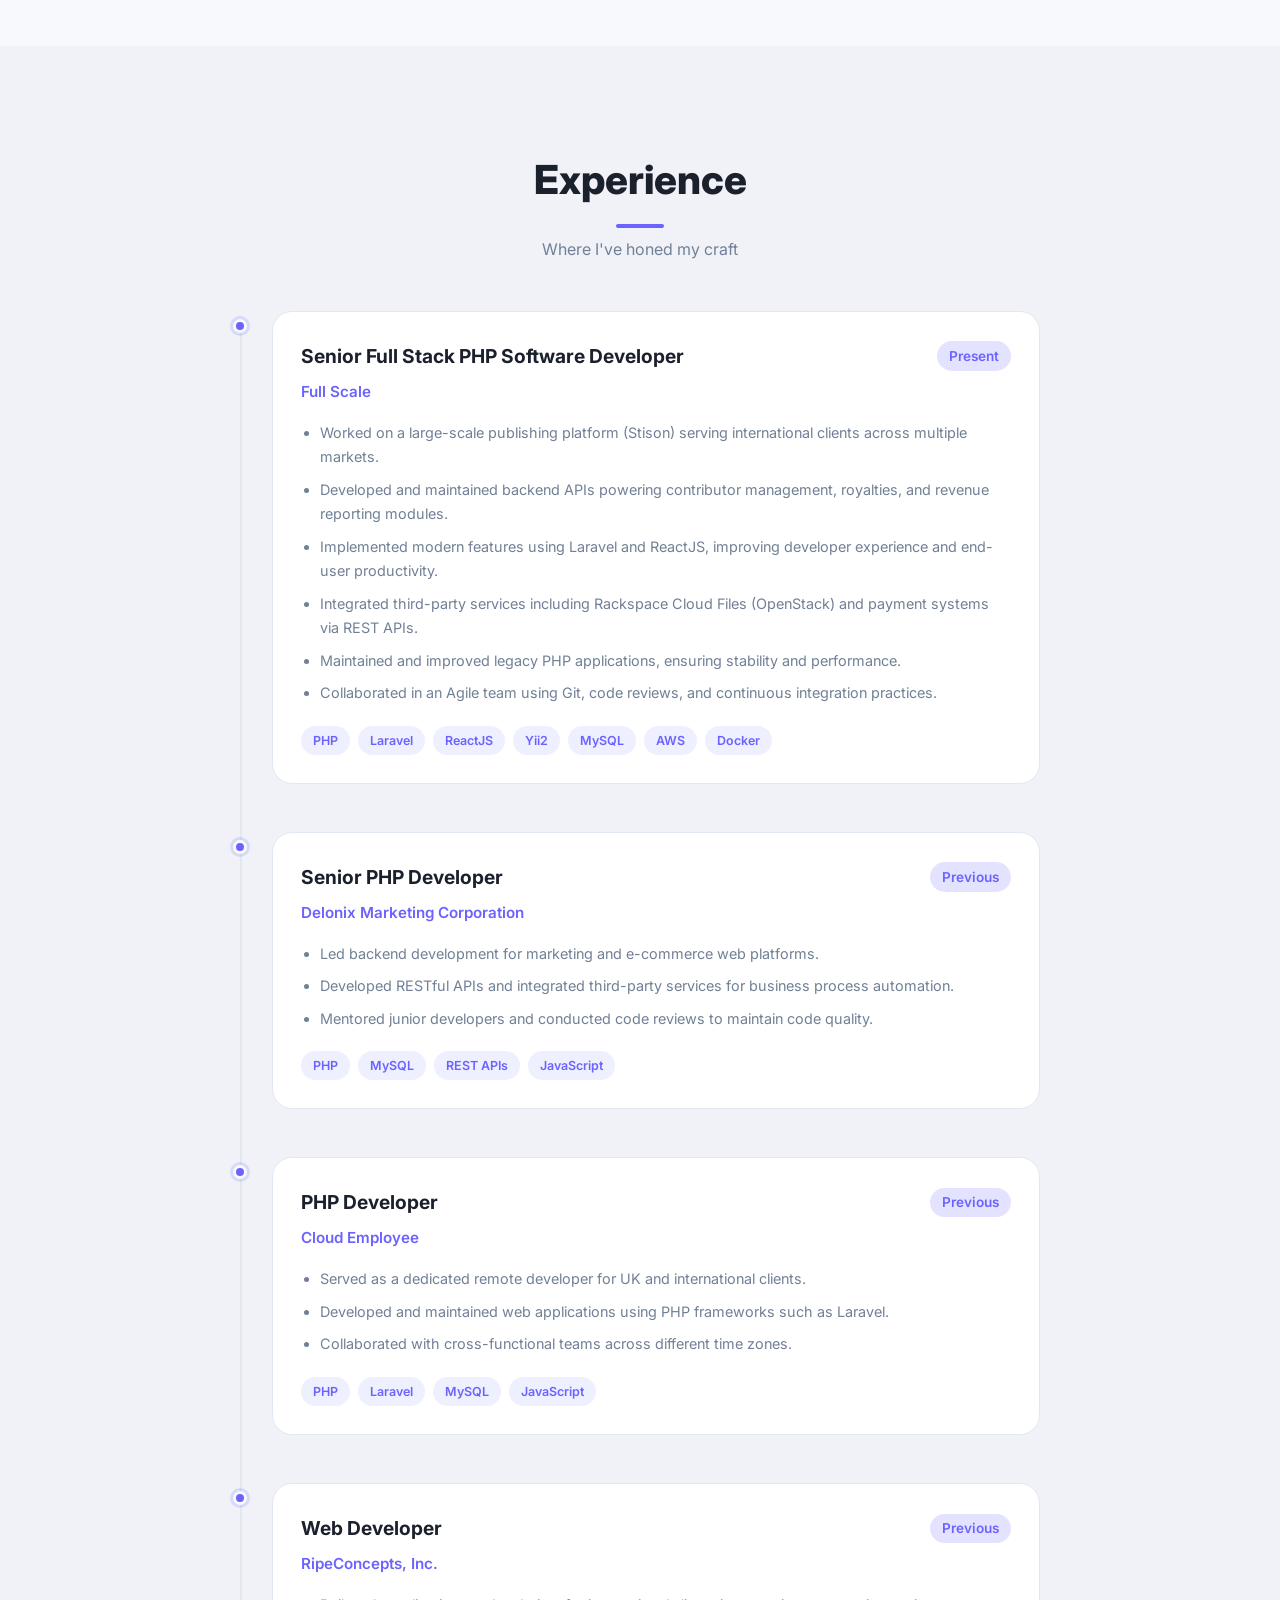
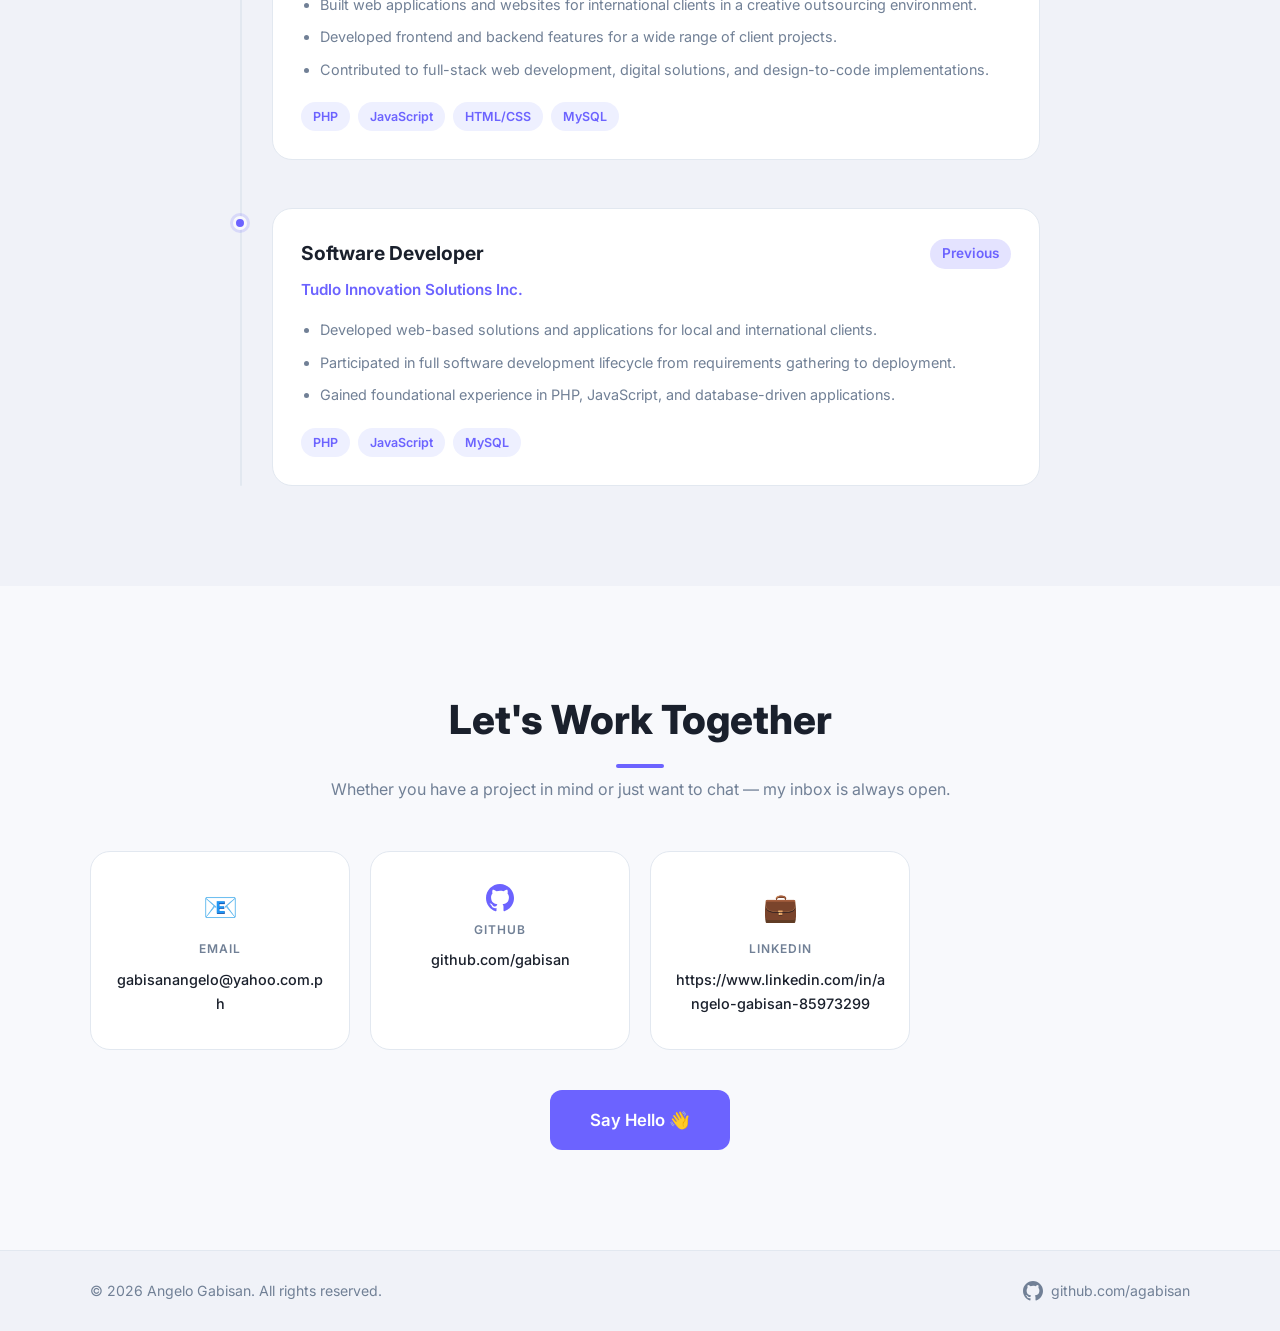
==== commit 441ddc09: "Add downloadable calling card page with PNG export Co-authored-by: agabisan <42125021+agabisan@users" ====
--- a/index.html
+++ b/index.html
@@ -22,6 +22,7 @@
         <li><a href="#projects">Projects</a></li>
         <li><a href="#experience">Experience</a></li>
         <li><a href="#contact">Contact</a></li>
+        <li><a href="calling-card.html">Calling Card</a></li>
       </ul>
       <div class="nav-actions">
         <button class="btn-icon" id="theme-toggle" aria-label="Toggle dark mode">
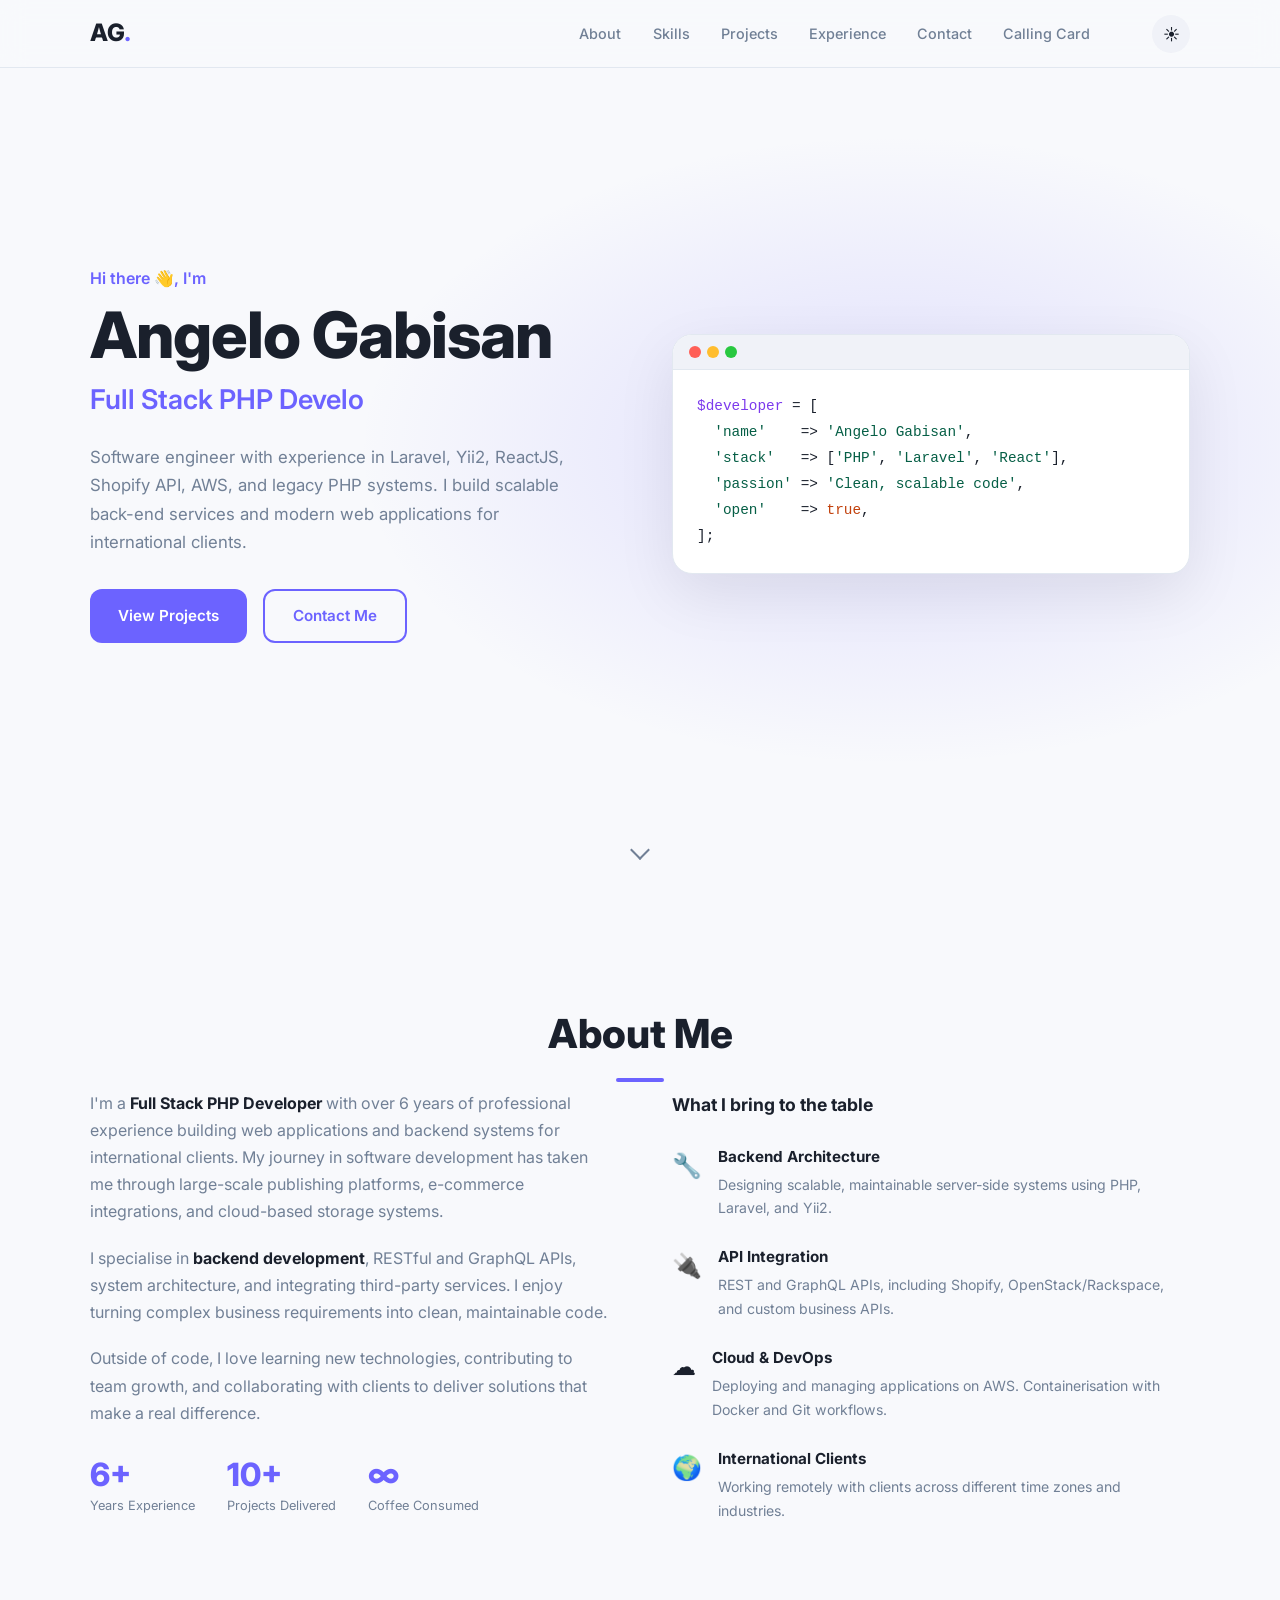
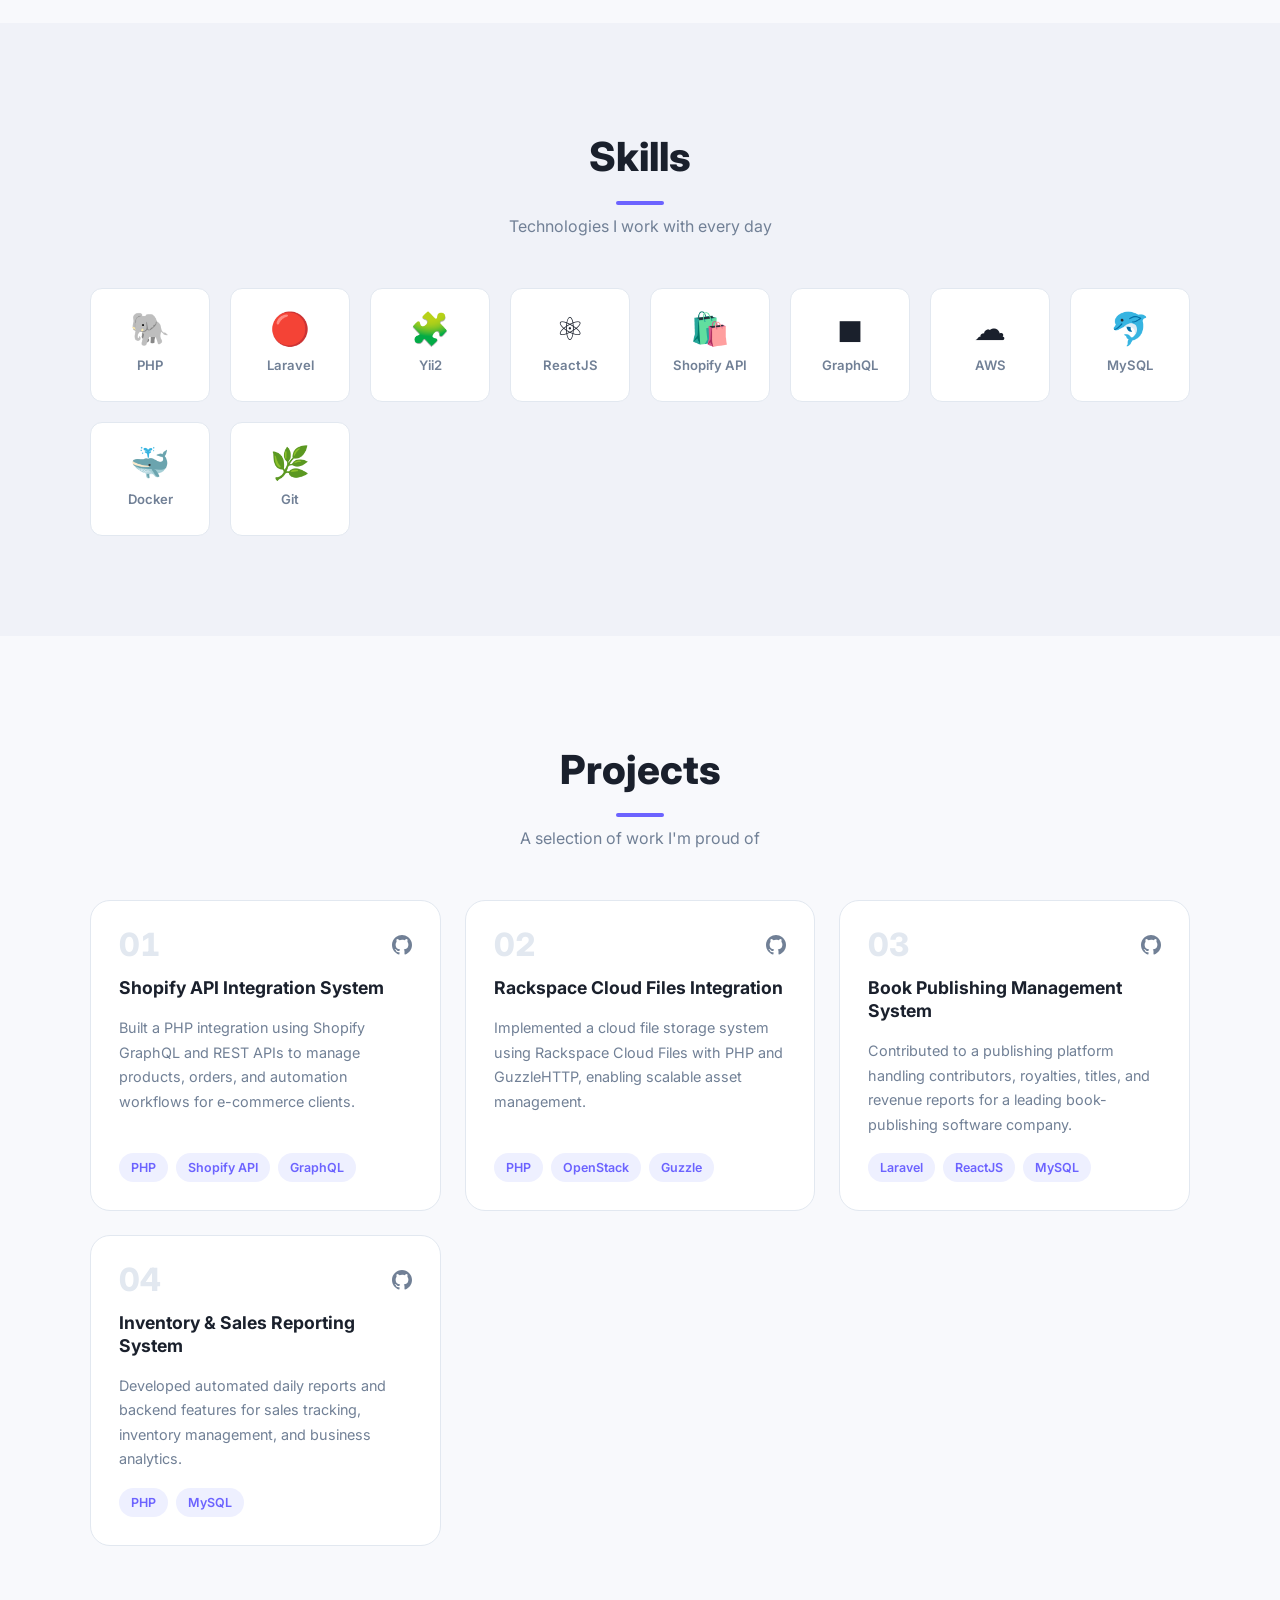
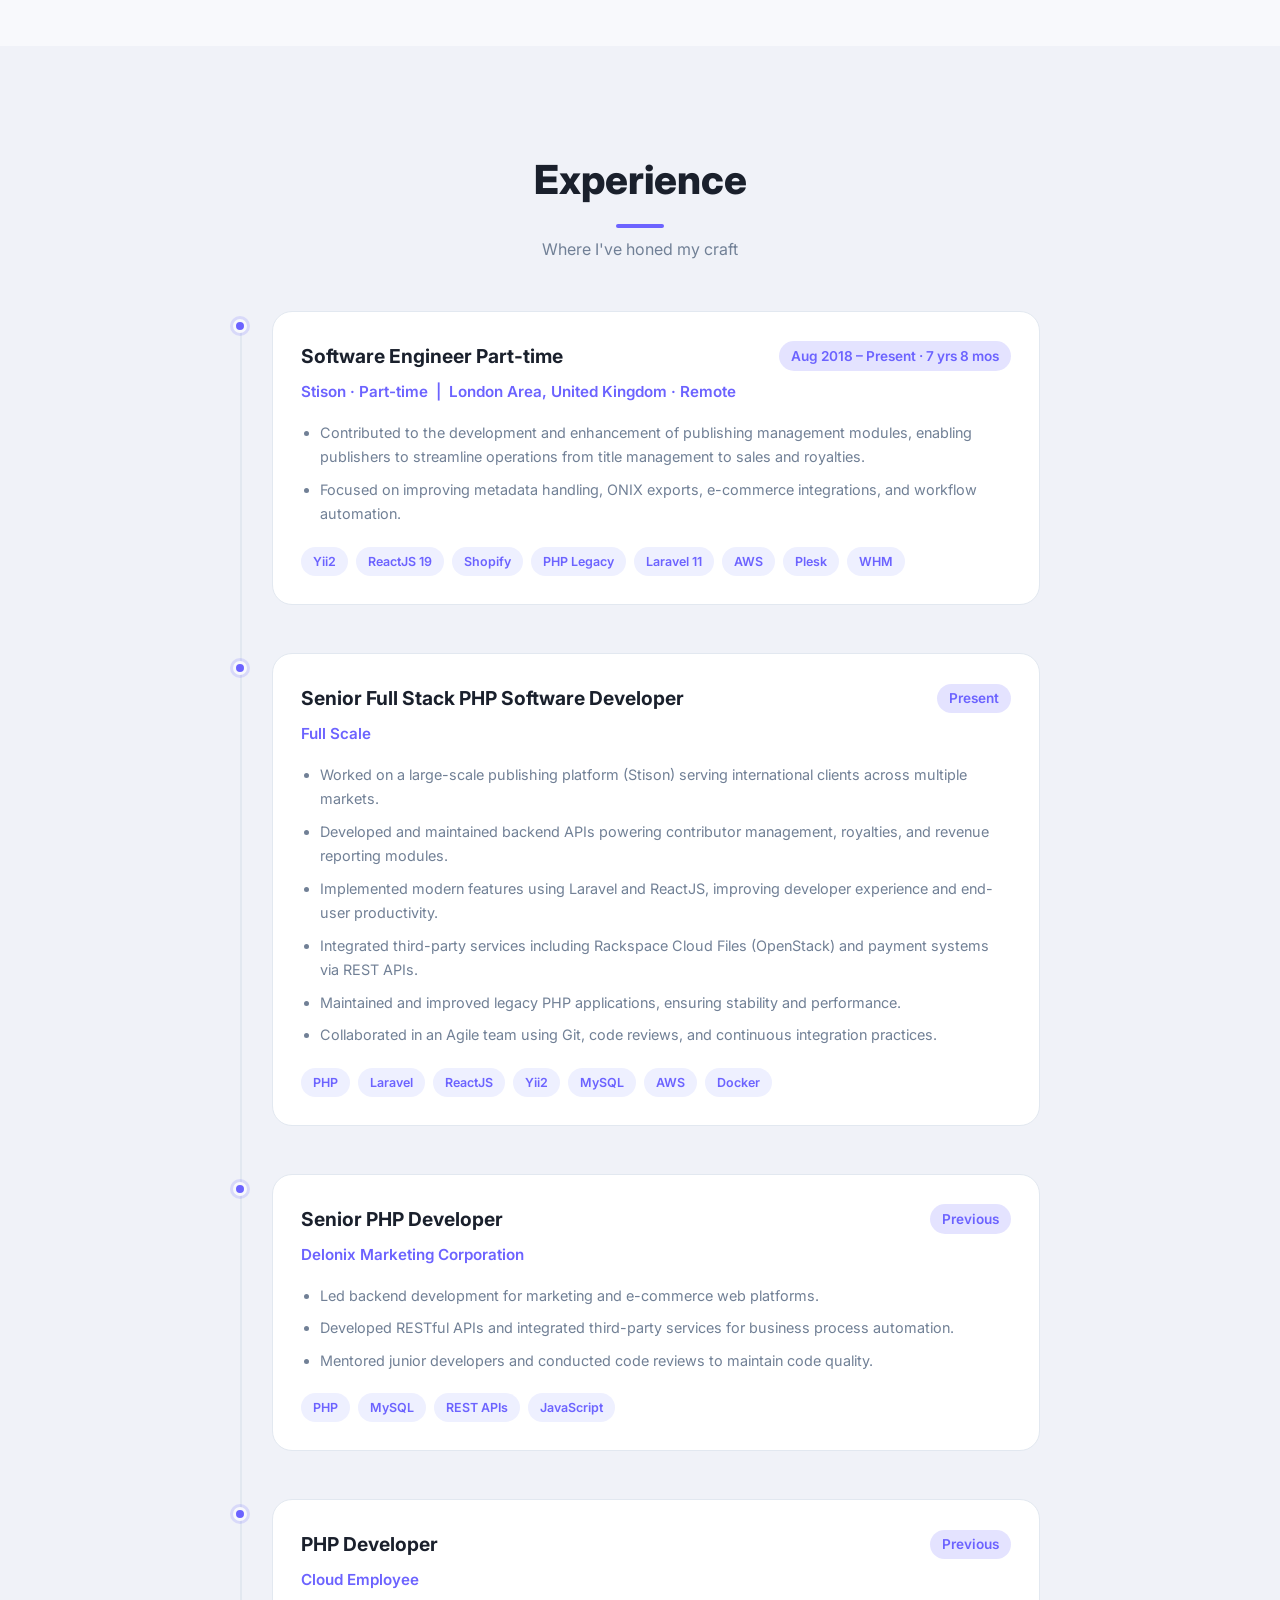
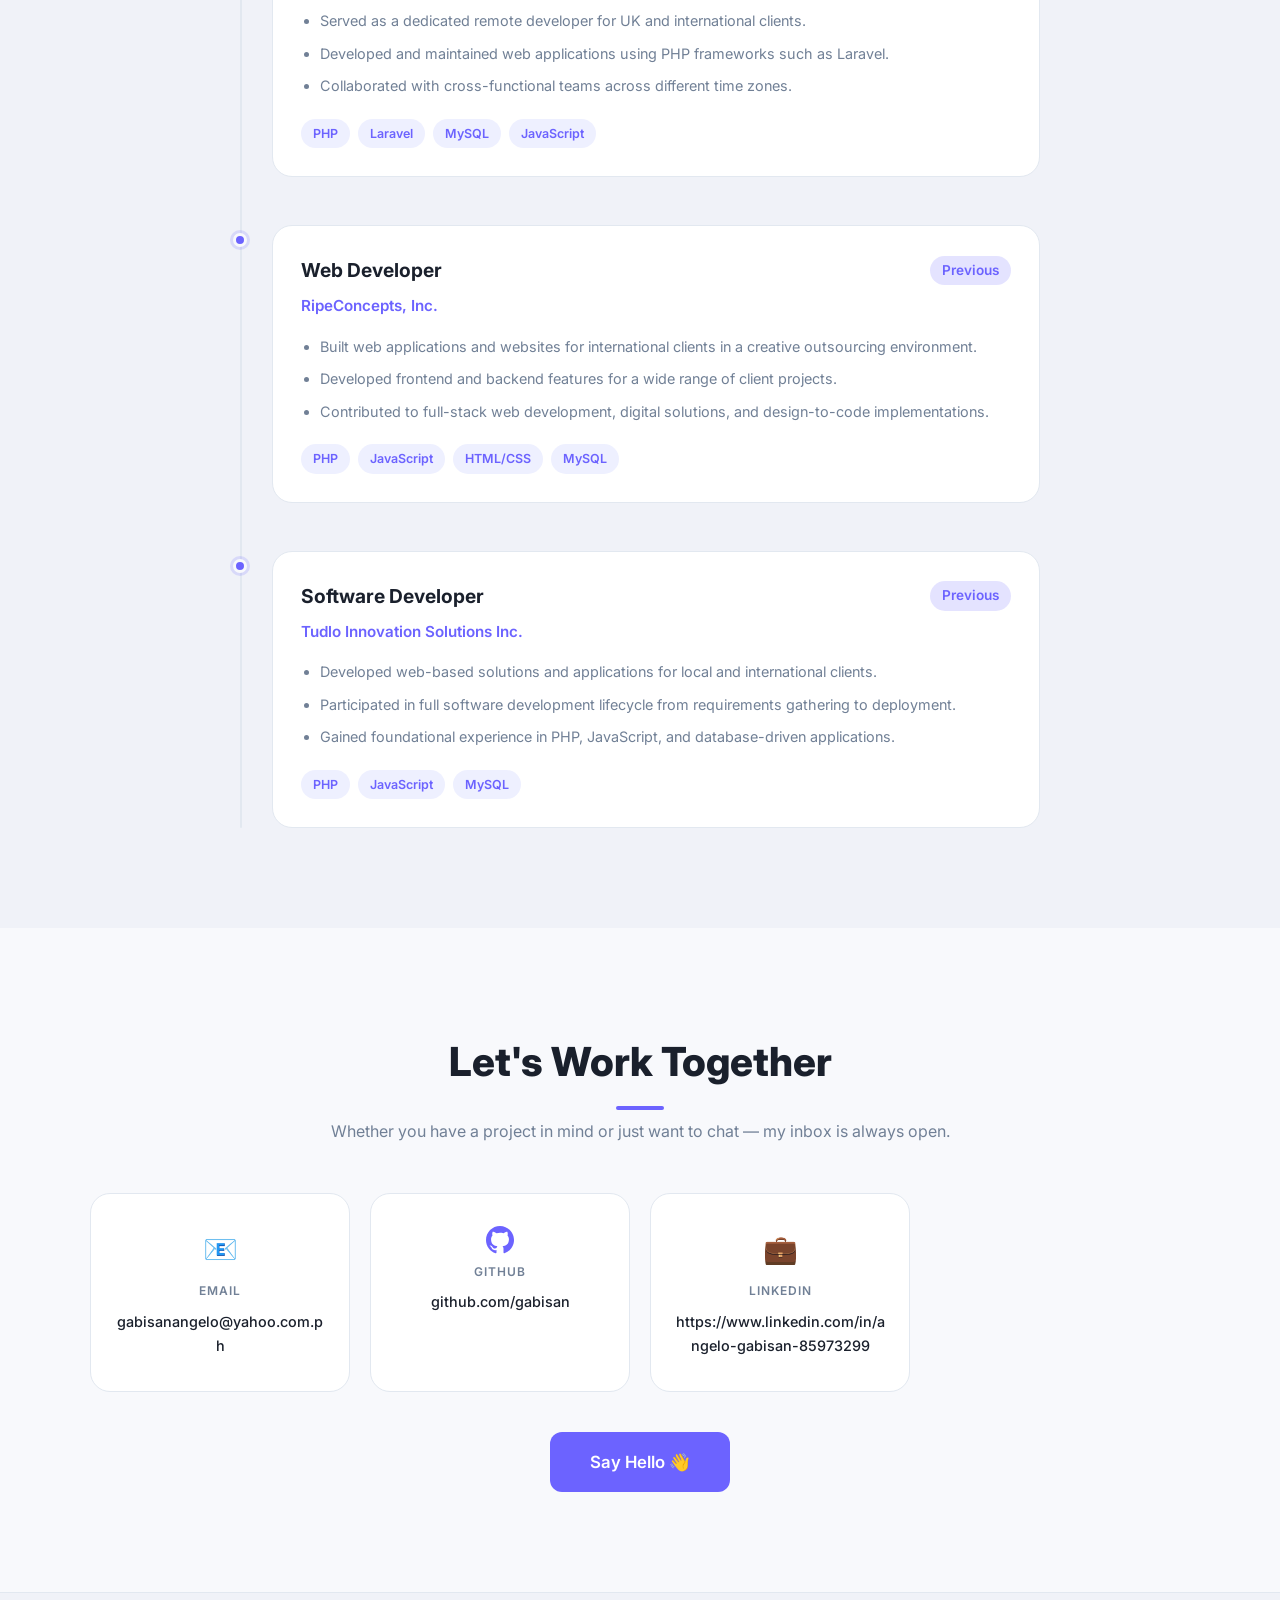
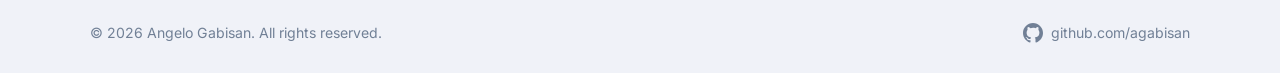
==== commit 6eab3680: "Add Stison Part-time Software Engineer experience as first timeline entry Co-authored-by: agabisan <" ====
--- a/index.html
+++ b/index.html
@@ -315,6 +315,32 @@
 
         <div class="timeline">
 
+          <!-- Stison Part-time -->
+          <div class="timeline-item reveal">
+            <div class="timeline-marker"></div>
+            <div class="timeline-body">
+              <div class="timeline-header">
+                <h3 class="timeline-role">Software Engineer Part-time</h3>
+                <span class="timeline-period">Aug 2018 – Present · 7 yrs 8 mos</span>
+              </div>
+              <p class="timeline-company">Stison · Part-time &nbsp;|&nbsp; London Area, United Kingdom · Remote</p>
+              <ul class="timeline-duties">
+                <li>Contributed to the development and enhancement of publishing management modules, enabling publishers to streamline operations from title management to sales and royalties.</li>
+                <li>Focused on improving metadata handling, ONIX exports, e-commerce integrations, and workflow automation.</li>
+              </ul>
+              <div class="timeline-tags">
+                <span class="tag">Yii2</span>
+                <span class="tag">ReactJS 19</span>
+                <span class="tag">Shopify</span>
+                <span class="tag">PHP Legacy</span>
+                <span class="tag">Laravel 11</span>
+                <span class="tag">AWS</span>
+                <span class="tag">Plesk</span>
+                <span class="tag">WHM</span>
+              </div>
+            </div>
+          </div>
+
           <!-- Full Scale -->
           <div class="timeline-item reveal">
             <div class="timeline-marker"></div>
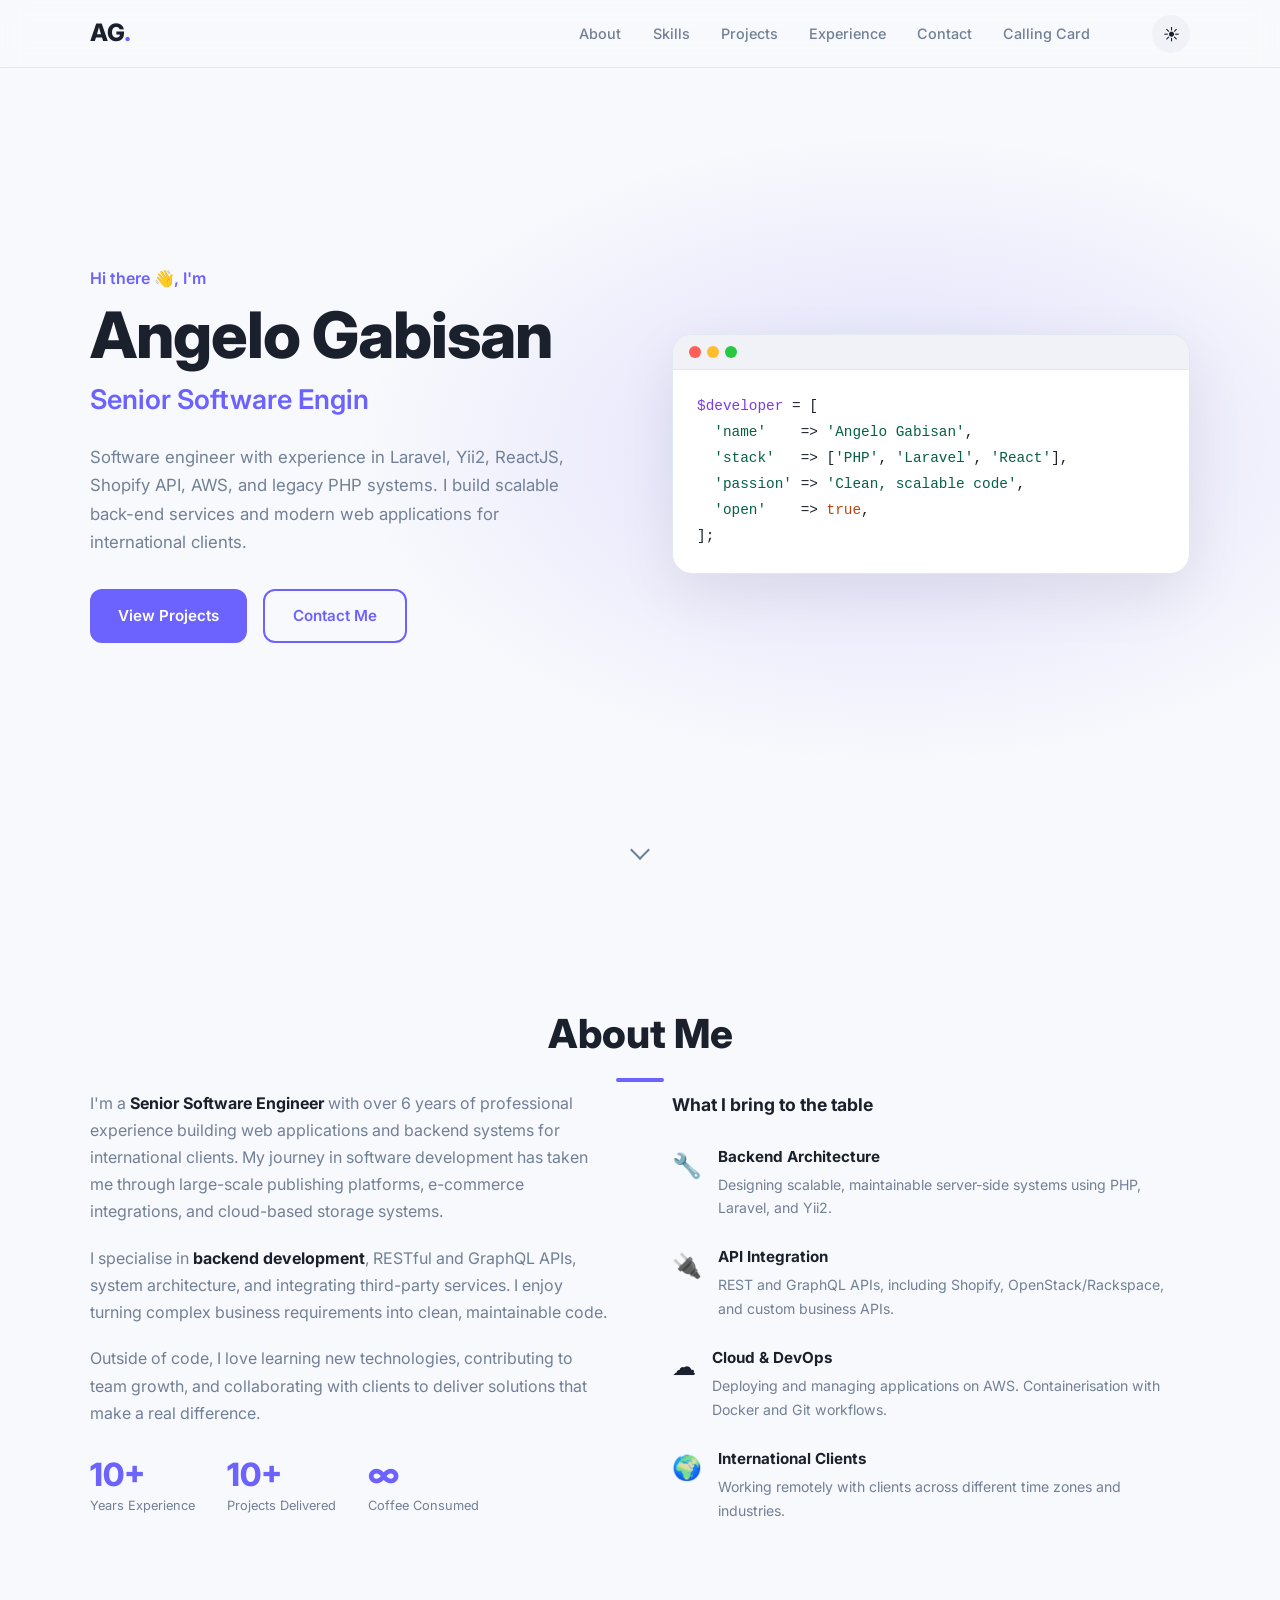
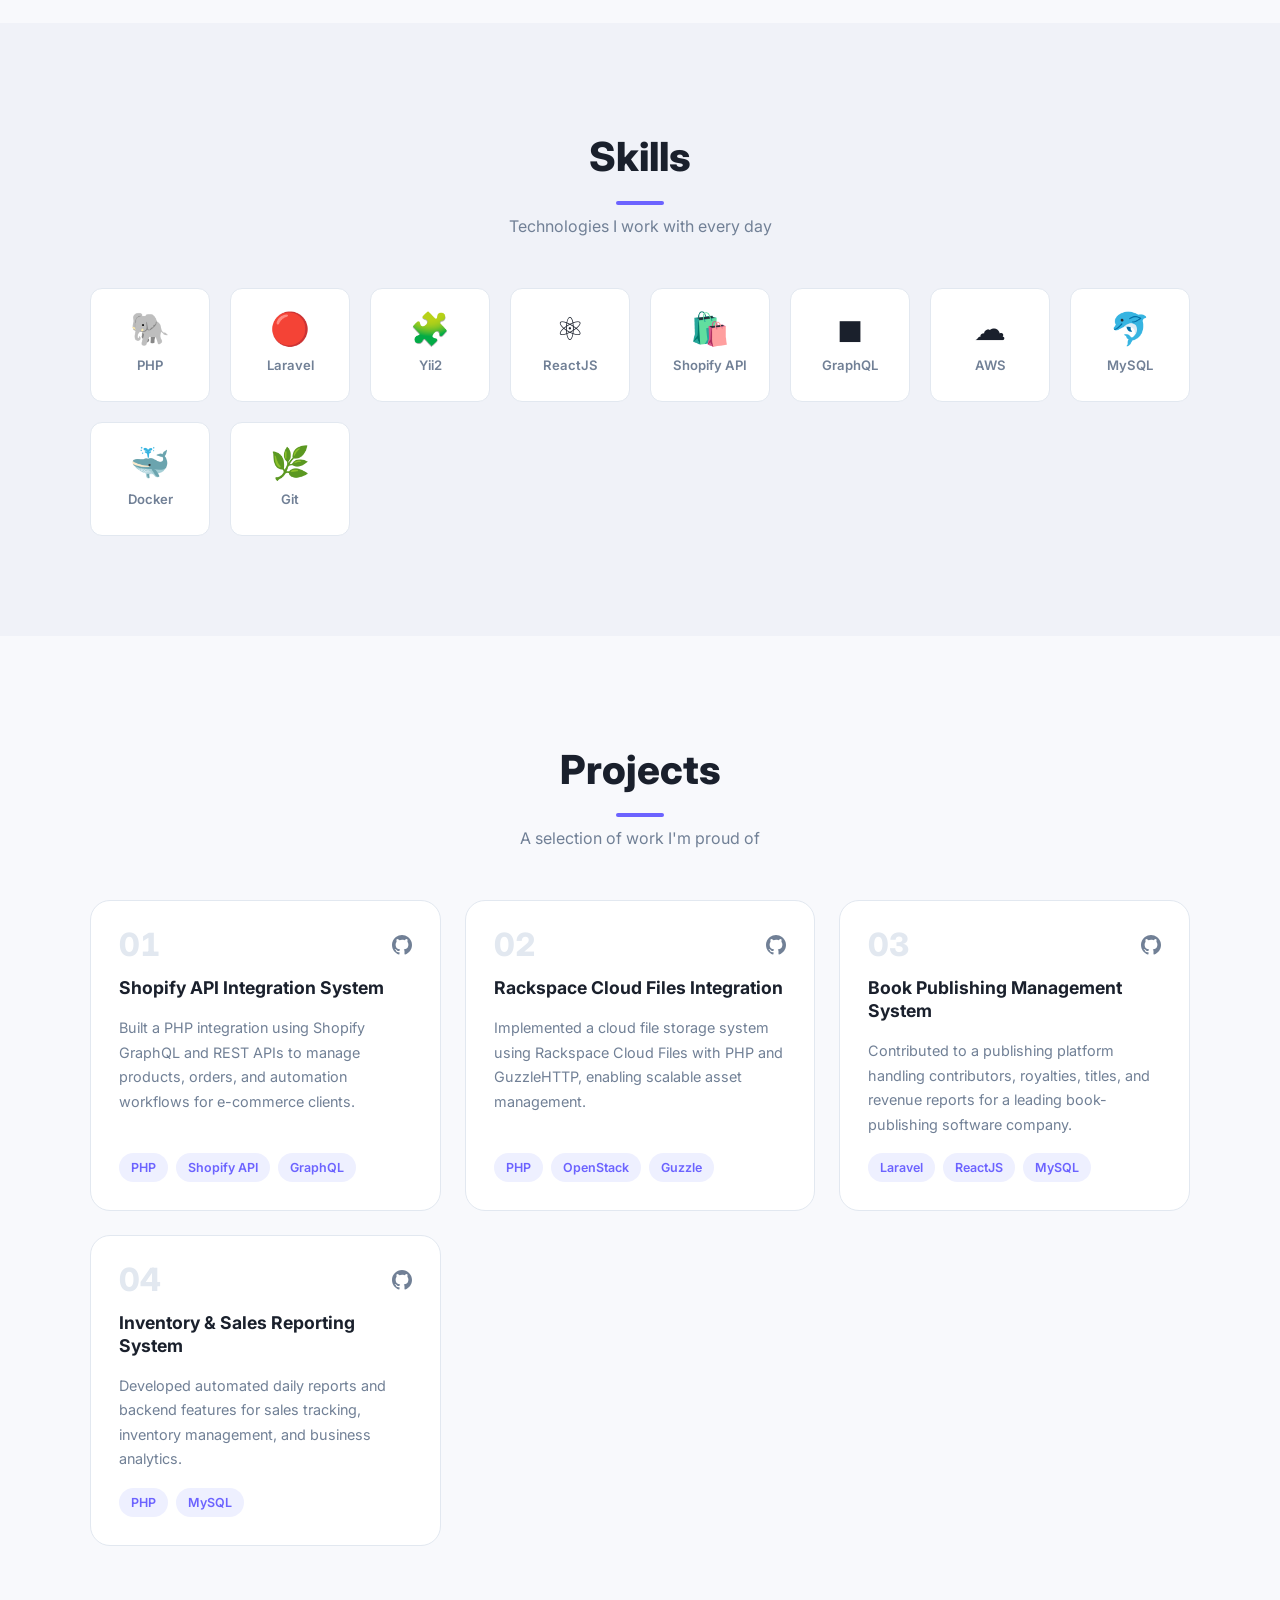
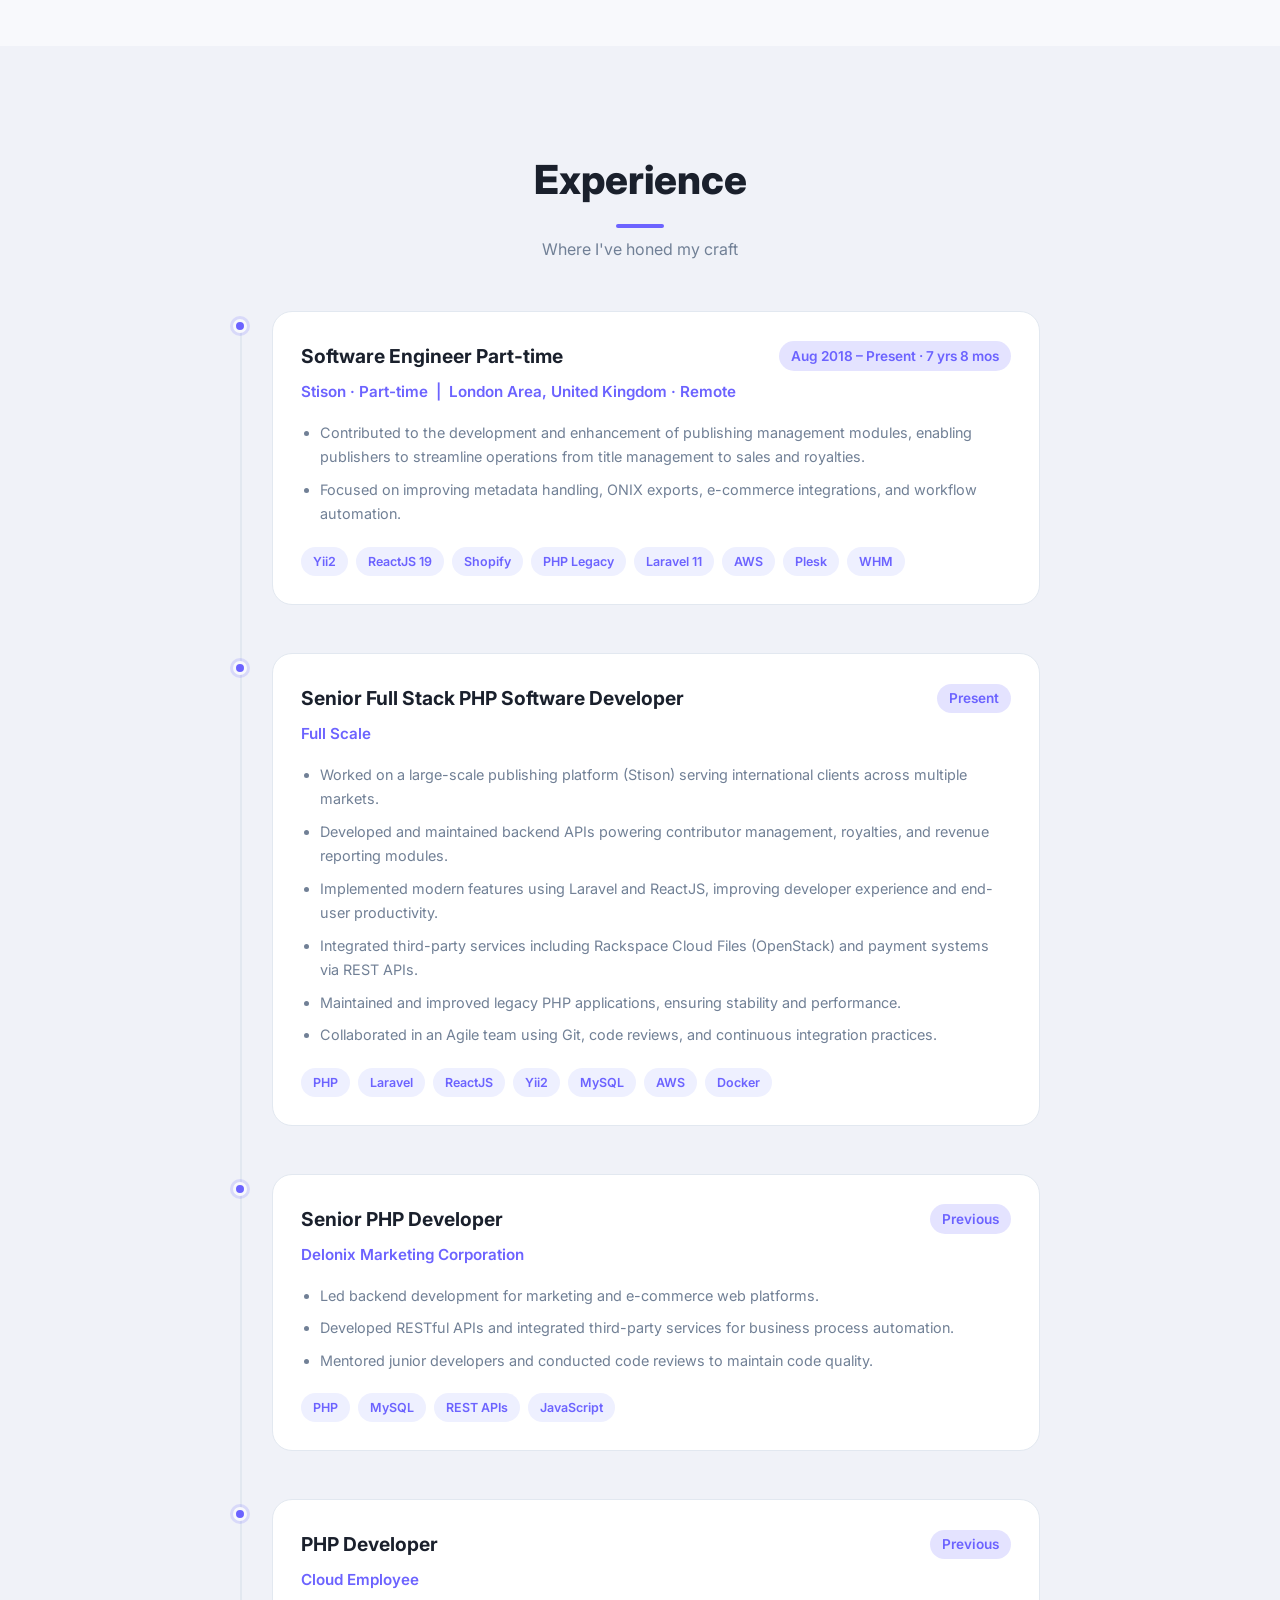
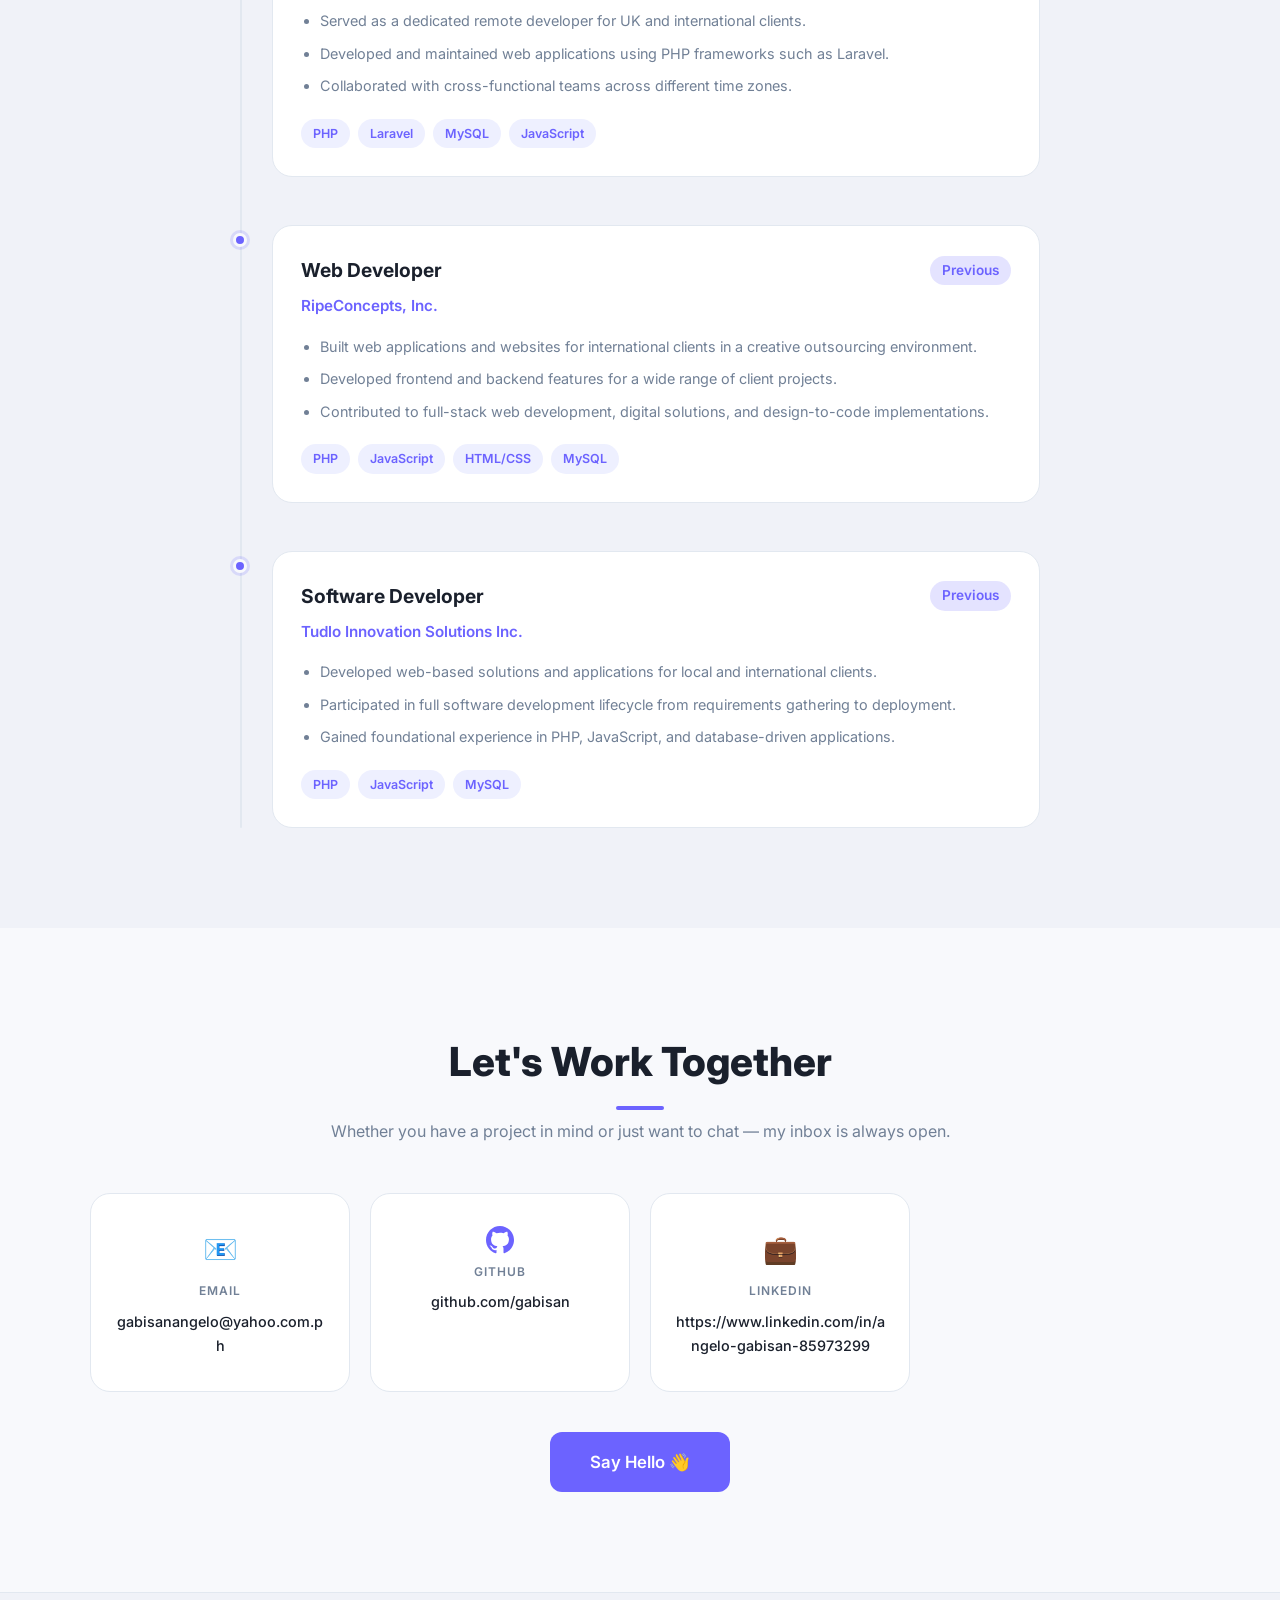
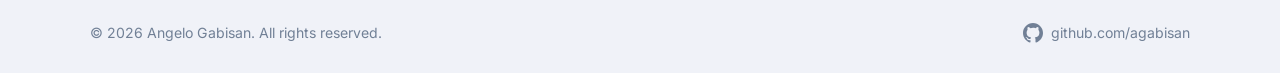
==== commit ac861315: "Update title and role from Developer to Engineer" ====
--- a/index.html
+++ b/index.html
@@ -4,7 +4,7 @@
   <meta charset="UTF-8" />
   <meta name="viewport" content="width=device-width, initial-scale=1.0" />
   <meta name="description" content="Angelo Gabisan – Full Stack PHP Developer portfolio" />
-  <title>Angelo Gabisan | Full Stack PHP Developer</title>
+  <title>Angelo Gabisan | Senior Software Engineer</title>
   <link rel="stylesheet" href="style.css" />
   <link rel="preconnect" href="https://fonts.googleapis.com" />
   <link rel="preconnect" href="https://fonts.gstatic.com" crossorigin />
@@ -44,7 +44,7 @@
         <div class="hero-text fade-in">
           <p class="hero-greeting">Hi there 👋, I'm</p>
           <h1 class="hero-name">Angelo Gabisan</h1>
-          <h2 class="hero-title">Full Stack PHP Developer</h2>
+          <h2 class="hero-title">Senior Software Engineer</h2>
           <p class="hero-intro">
             Software engineer with experience in Laravel, Yii2, ReactJS,
             Shopify API, AWS, and legacy PHP systems. I build scalable
@@ -83,7 +83,7 @@
         <div class="about-grid">
           <div class="about-text reveal">
             <p>
-              I'm a <strong>Full Stack PHP Developer</strong> with over 6 years of
+              I'm a <strong>Senior Software Engineer</strong> with over 6 years of
               professional experience building web applications and backend systems
               for international clients. My journey in software development has taken
               me through large-scale publishing platforms, e-commerce integrations,
@@ -102,7 +102,7 @@
             </p>
             <div class="about-stats">
               <div class="stat">
-                <span class="stat-value">6+</span>
+                <span class="stat-value">10+</span>
                 <span class="stat-label">Years Experience</span>
               </div>
               <div class="stat">
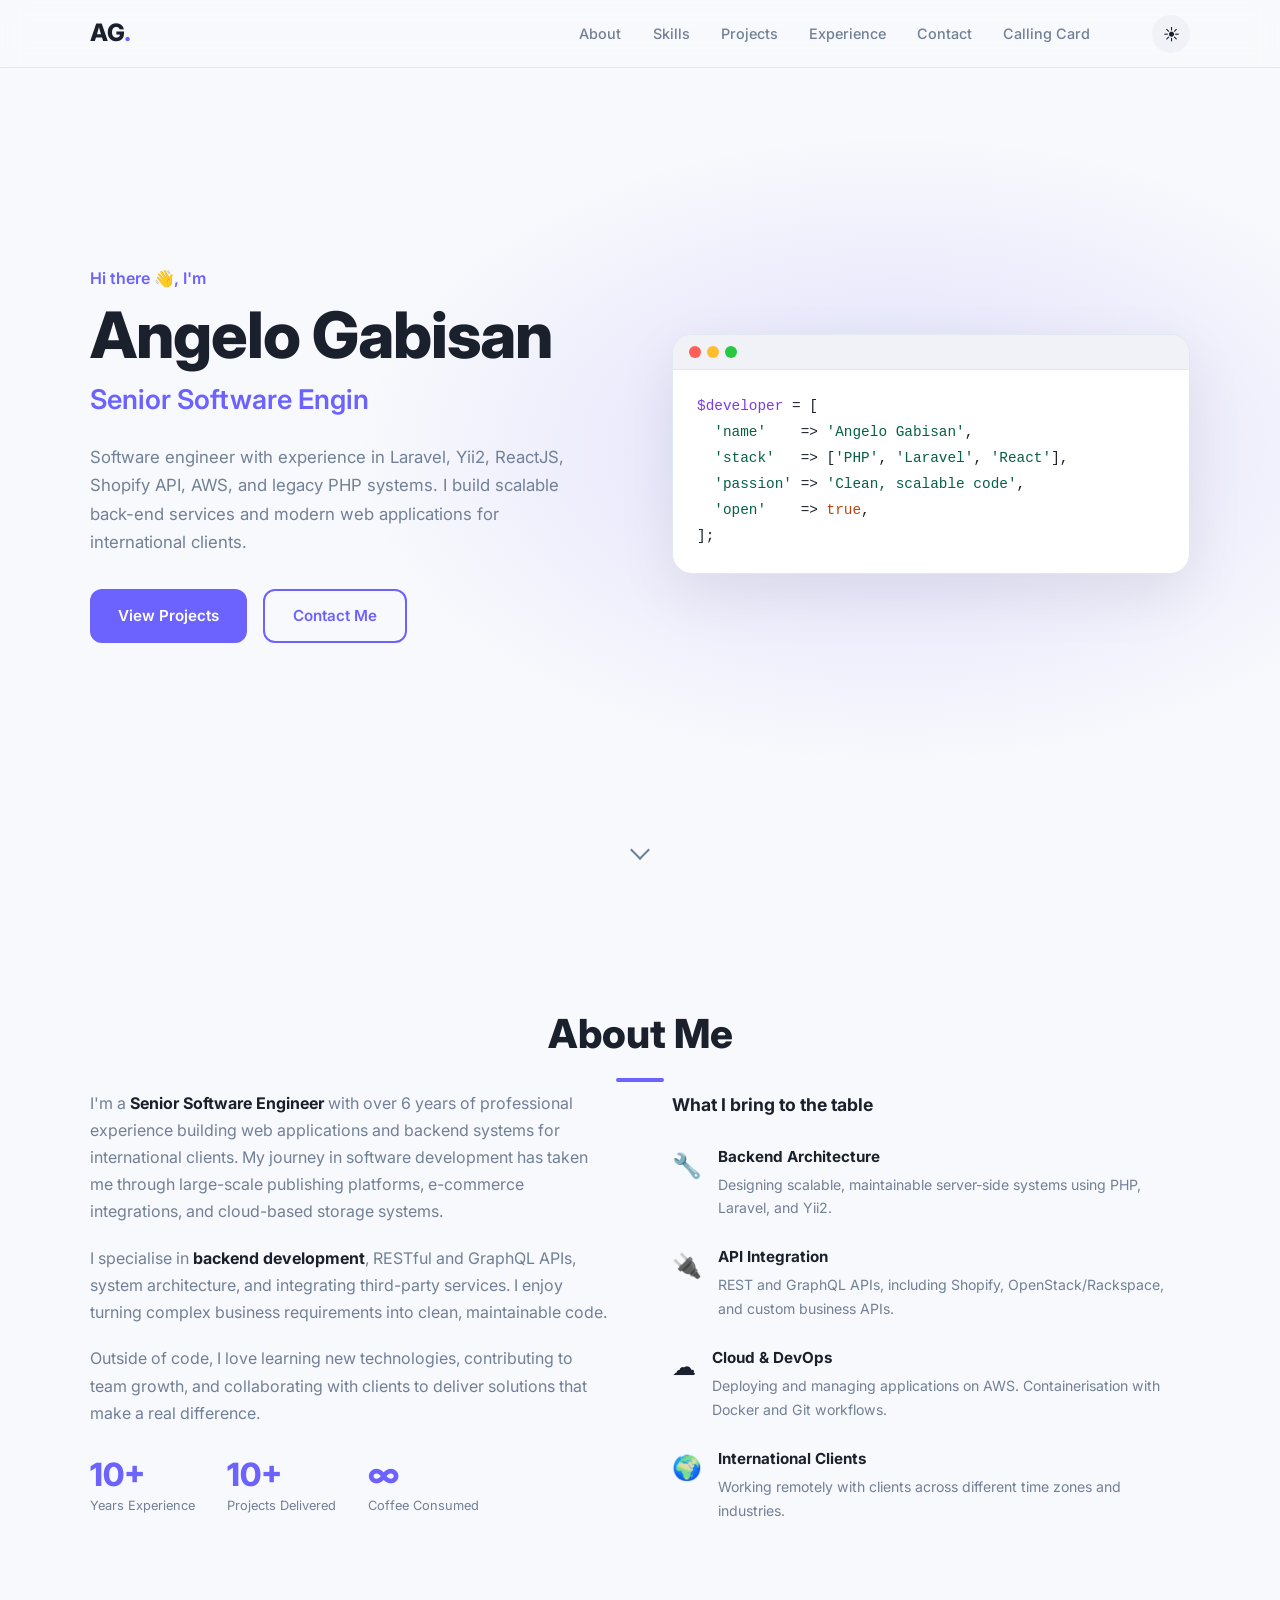
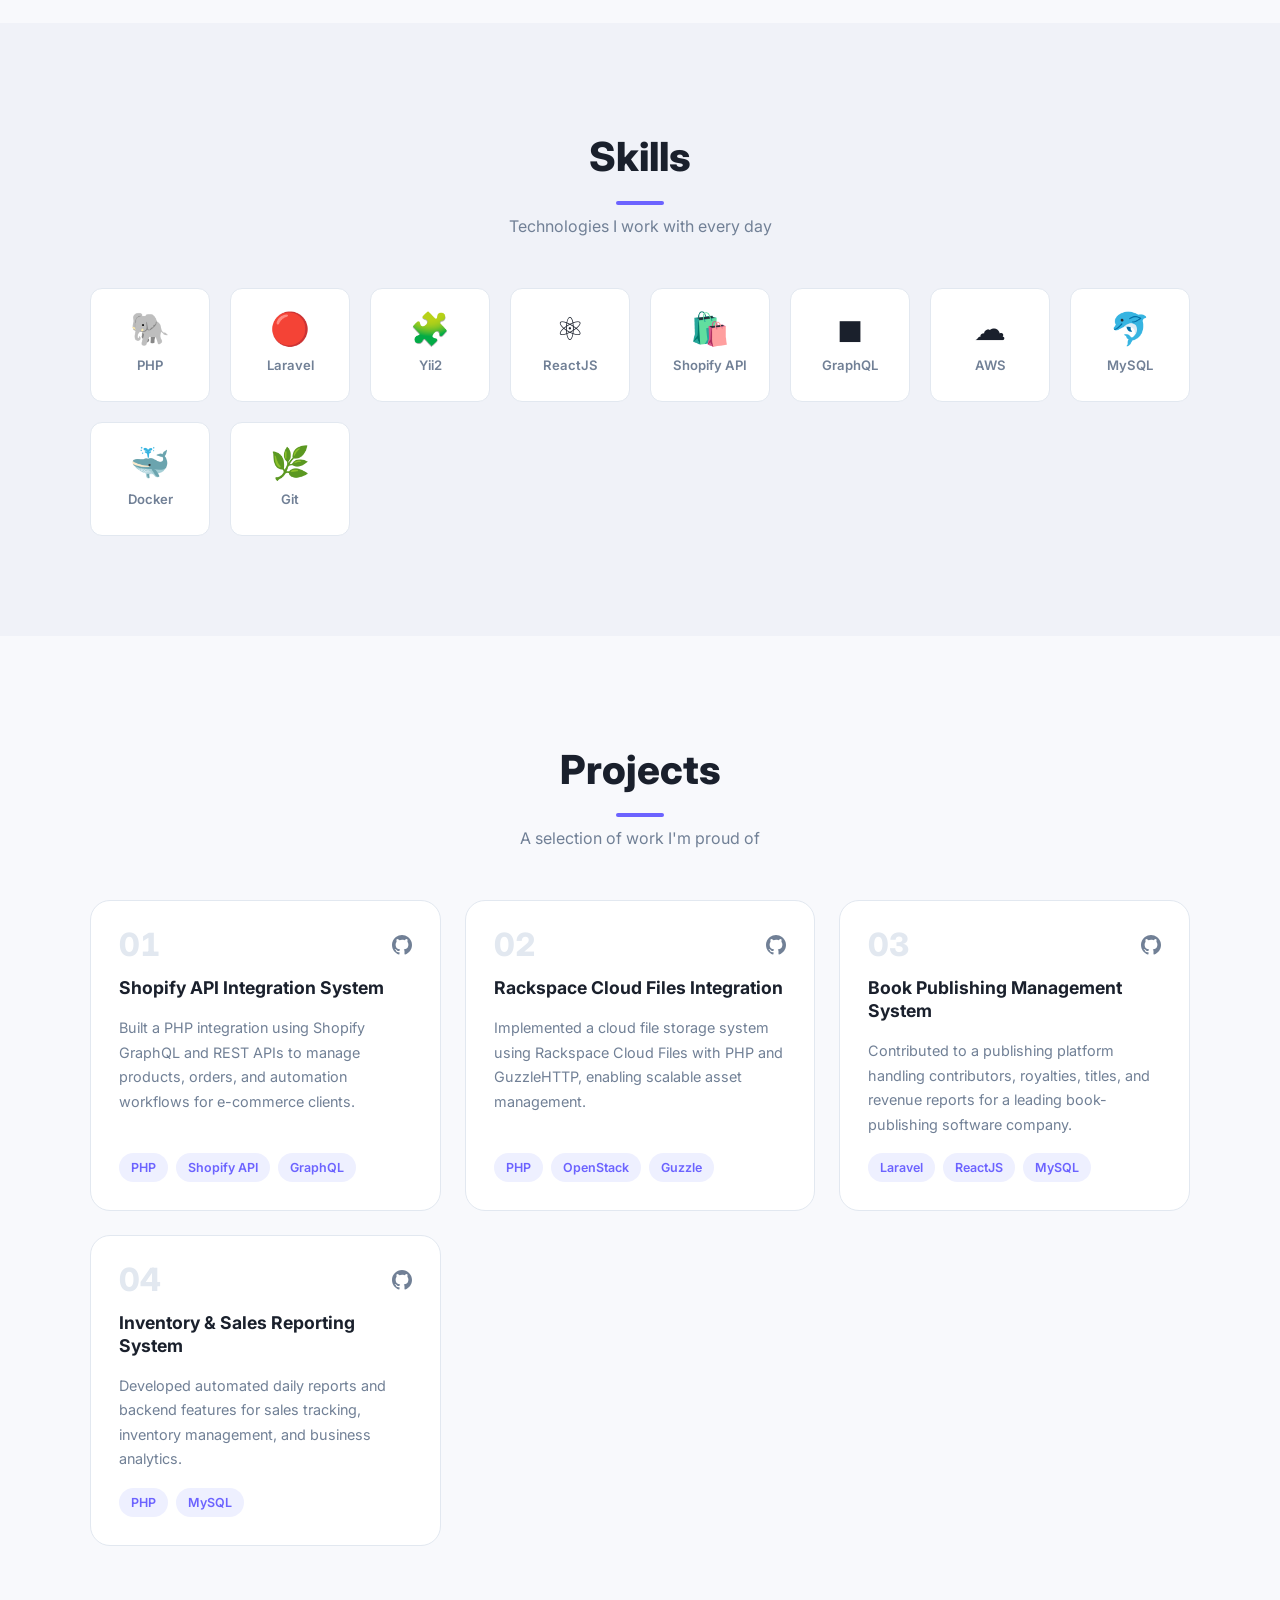
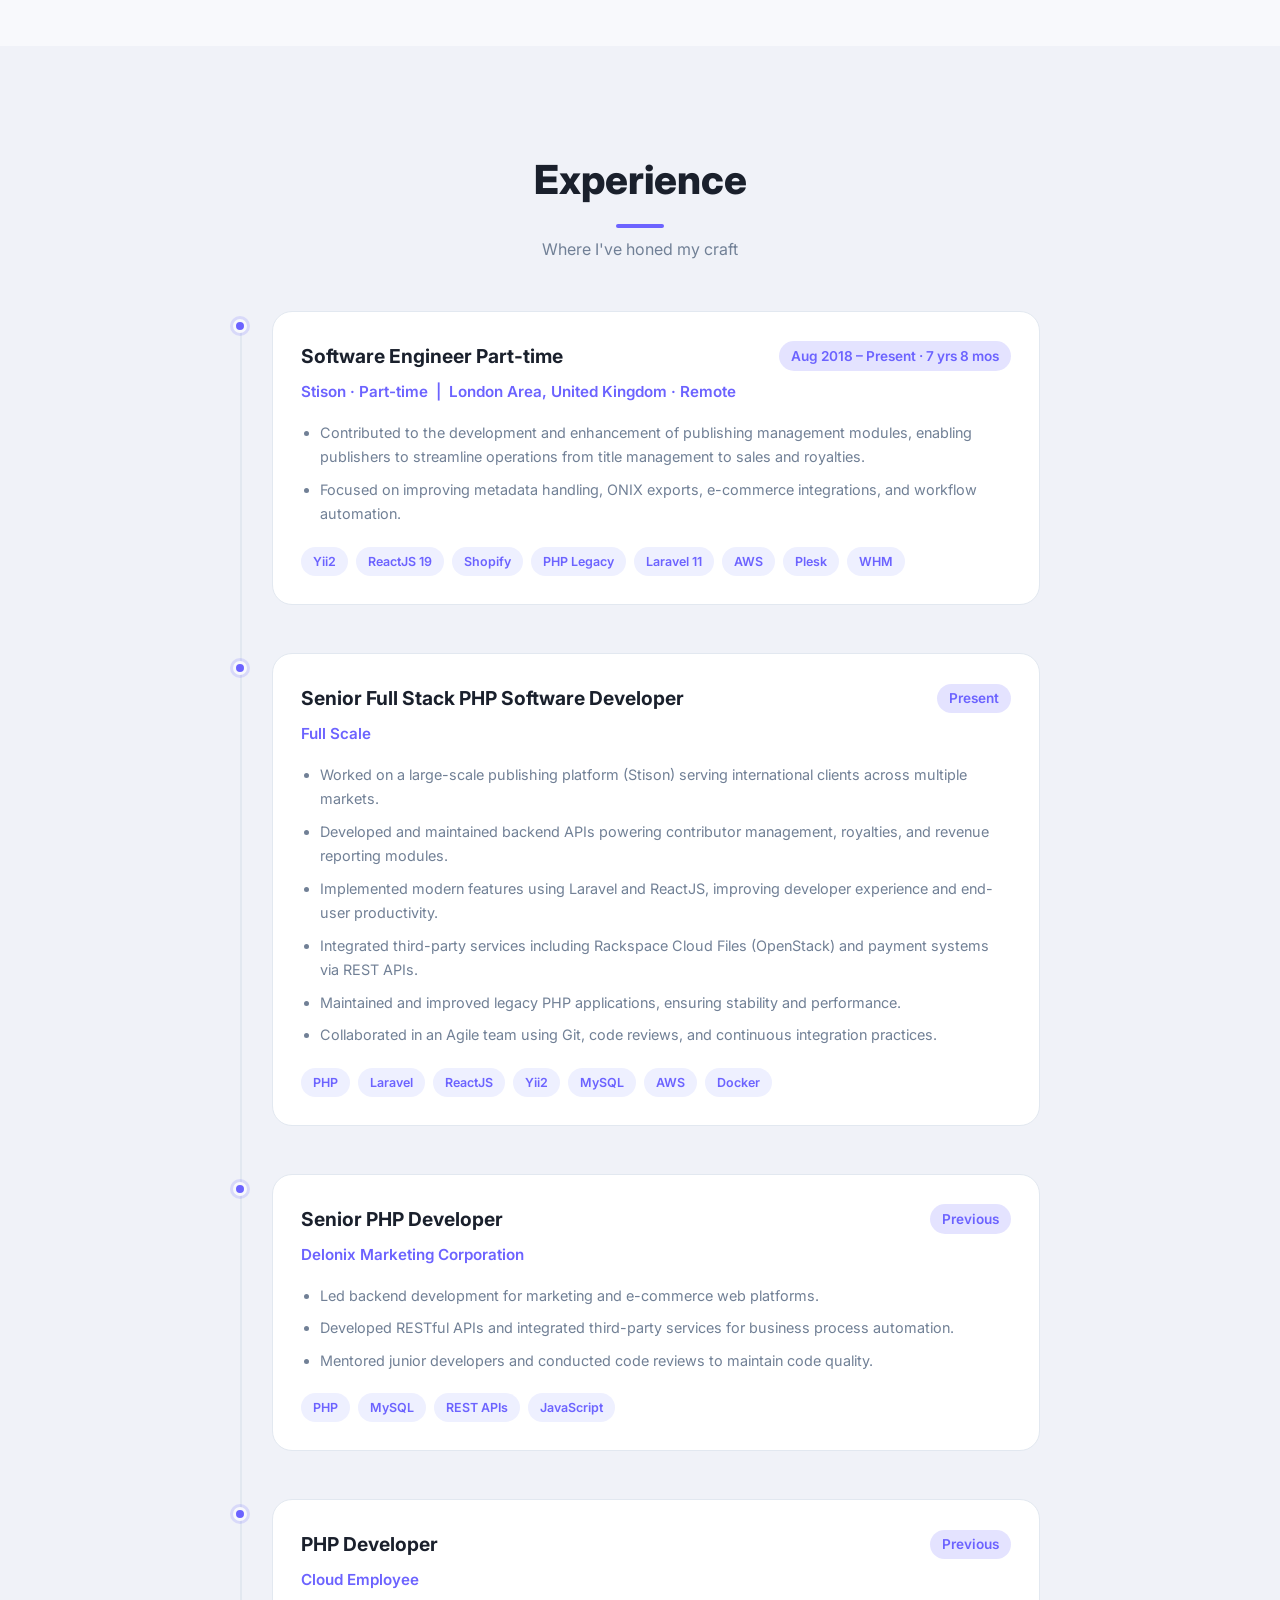
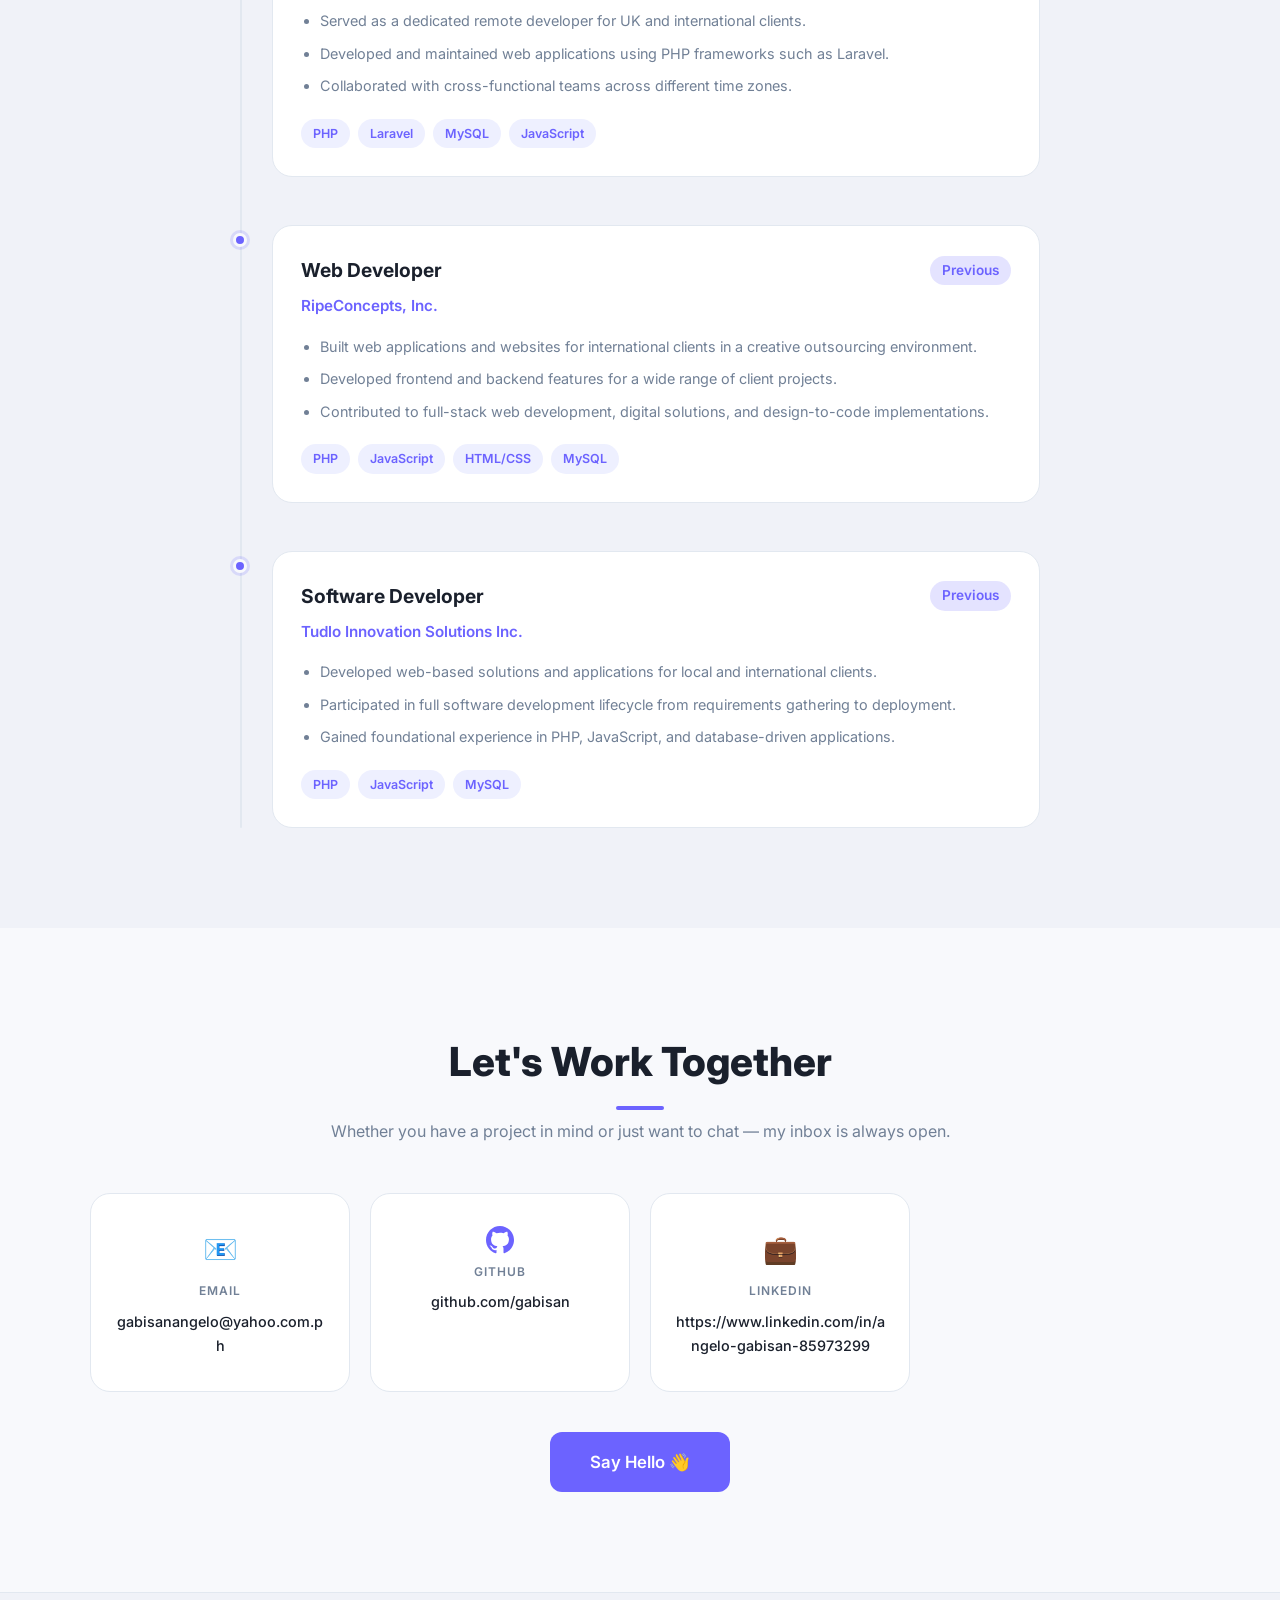
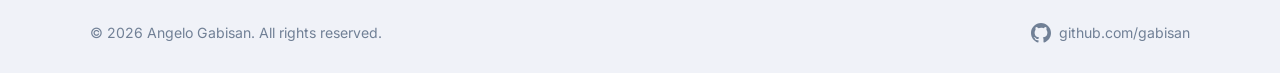
==== commit a2d0b667: "Update email and GitHub links in index.html" ====
--- a/index.html
+++ b/index.html
@@ -474,13 +474,13 @@
         </p>
         <div class="contact-cards reveal">
 
-          <a href="mailto:angelo.gabisan@email.com" class="contact-card">
+          <a href="mailto:gabisanangelo@yahoo.com.ph" class="contact-card">
             <div class="contact-icon">📧</div>
             <span class="contact-label">Email</span>
             <span class="contact-value">gabisanangelo@yahoo.com.ph</span>
           </a>
 
-          <a href="https://github.com/agabisan" target="_blank" rel="noopener noreferrer" class="contact-card">
+          <a href="https://github.com/gabisan" target="_blank" rel="noopener noreferrer" class="contact-card">
             <div class="contact-icon">
               <svg xmlns="http://www.w3.org/2000/svg" viewBox="0 0 24 24" fill="currentColor" width="28" height="28" aria-hidden="true"><path d="M12 0C5.374 0 0 5.373 0 12c0 5.302 3.438 9.8 8.207 11.387.599.111.793-.261.793-.577v-2.234c-3.338.726-4.033-1.416-4.033-1.416-.546-1.387-1.333-1.756-1.333-1.756-1.089-.745.083-.729.083-.729 1.205.084 1.839 1.237 1.839 1.237 1.07 1.834 2.807 1.304 3.492.997.107-.775.418-1.305.762-1.604-2.665-.305-5.467-1.334-5.467-5.931 0-1.311.469-2.381 1.236-3.221-.124-.303-.535-1.524.117-3.176 0 0 1.008-.322 3.301 1.23A11.509 11.509 0 0 1 12 5.803c1.02.005 2.047.138 3.006.404 2.291-1.552 3.297-1.23 3.297-1.23.653 1.653.242 2.874.118 3.176.77.84 1.235 1.911 1.235 3.221 0 4.609-2.807 5.624-5.479 5.921.43.372.823 1.102.823 2.222v3.293c0 .319.192.694.801.576C20.566 21.797 24 17.3 24 12c0-6.627-5.373-12-12-12z"/></svg>
             </div>
@@ -488,7 +488,7 @@
             <span class="contact-value">github.com/gabisan</span>
           </a>
 
-          <a href="https://linkedin.com/in/agabisan" target="_blank" rel="noopener noreferrer" class="contact-card">
+          <a href="https://www.linkedin.com/in/angelo-gabisan-85973299" target="_blank" rel="noopener noreferrer" class="contact-card">
             <div class="contact-icon">💼</div>
             <span class="contact-label">LinkedIn</span>
             <span class="contact-value">https://www.linkedin.com/in/angelo-gabisan-85973299</span>
@@ -496,7 +496,7 @@
 
         </div>
         <div class="contact-cta reveal">
-          <a href="mailto:angelo.gabisan@email.com" class="btn btn-primary btn-lg">Say Hello 👋</a>
+          <a href="mailto:gabisanangelo@yahoo.com.ph" class="btn btn-primary btn-lg">Say Hello 👋</a>
         </div>
       </div>
     </section>
@@ -509,7 +509,7 @@
       <p class="footer-copy">© <span id="year"></span> Angelo Gabisan. All rights reserved.</p>
       <a href="https://github.com/agabisan" target="_blank" rel="noopener noreferrer" class="footer-gh" aria-label="GitHub profile">
         <svg xmlns="http://www.w3.org/2000/svg" viewBox="0 0 24 24" fill="currentColor" width="20" height="20" aria-hidden="true"><path d="M12 0C5.374 0 0 5.373 0 12c0 5.302 3.438 9.8 8.207 11.387.599.111.793-.261.793-.577v-2.234c-3.338.726-4.033-1.416-4.033-1.416-.546-1.387-1.333-1.756-1.333-1.756-1.089-.745.083-.729.083-.729 1.205.084 1.839 1.237 1.839 1.237 1.07 1.834 2.807 1.304 3.492.997.107-.775.418-1.305.762-1.604-2.665-.305-5.467-1.334-5.467-5.931 0-1.311.469-2.381 1.236-3.221-.124-.303-.535-1.524.117-3.176 0 0 1.008-.322 3.301 1.23A11.509 11.509 0 0 1 12 5.803c1.02.005 2.047.138 3.006.404 2.291-1.552 3.297-1.23 3.297-1.23.653 1.653.242 2.874.118 3.176.77.84 1.235 1.911 1.235 3.221 0 4.609-2.807 5.624-5.479 5.921.43.372.823 1.102.823 2.222v3.293c0 .319.192.694.801.576C20.566 21.797 24 17.3 24 12c0-6.627-5.373-12-12-12z"/></svg>
-        github.com/agabisan
+        github.com/gabisan
       </a>
     </div>
   </footer>
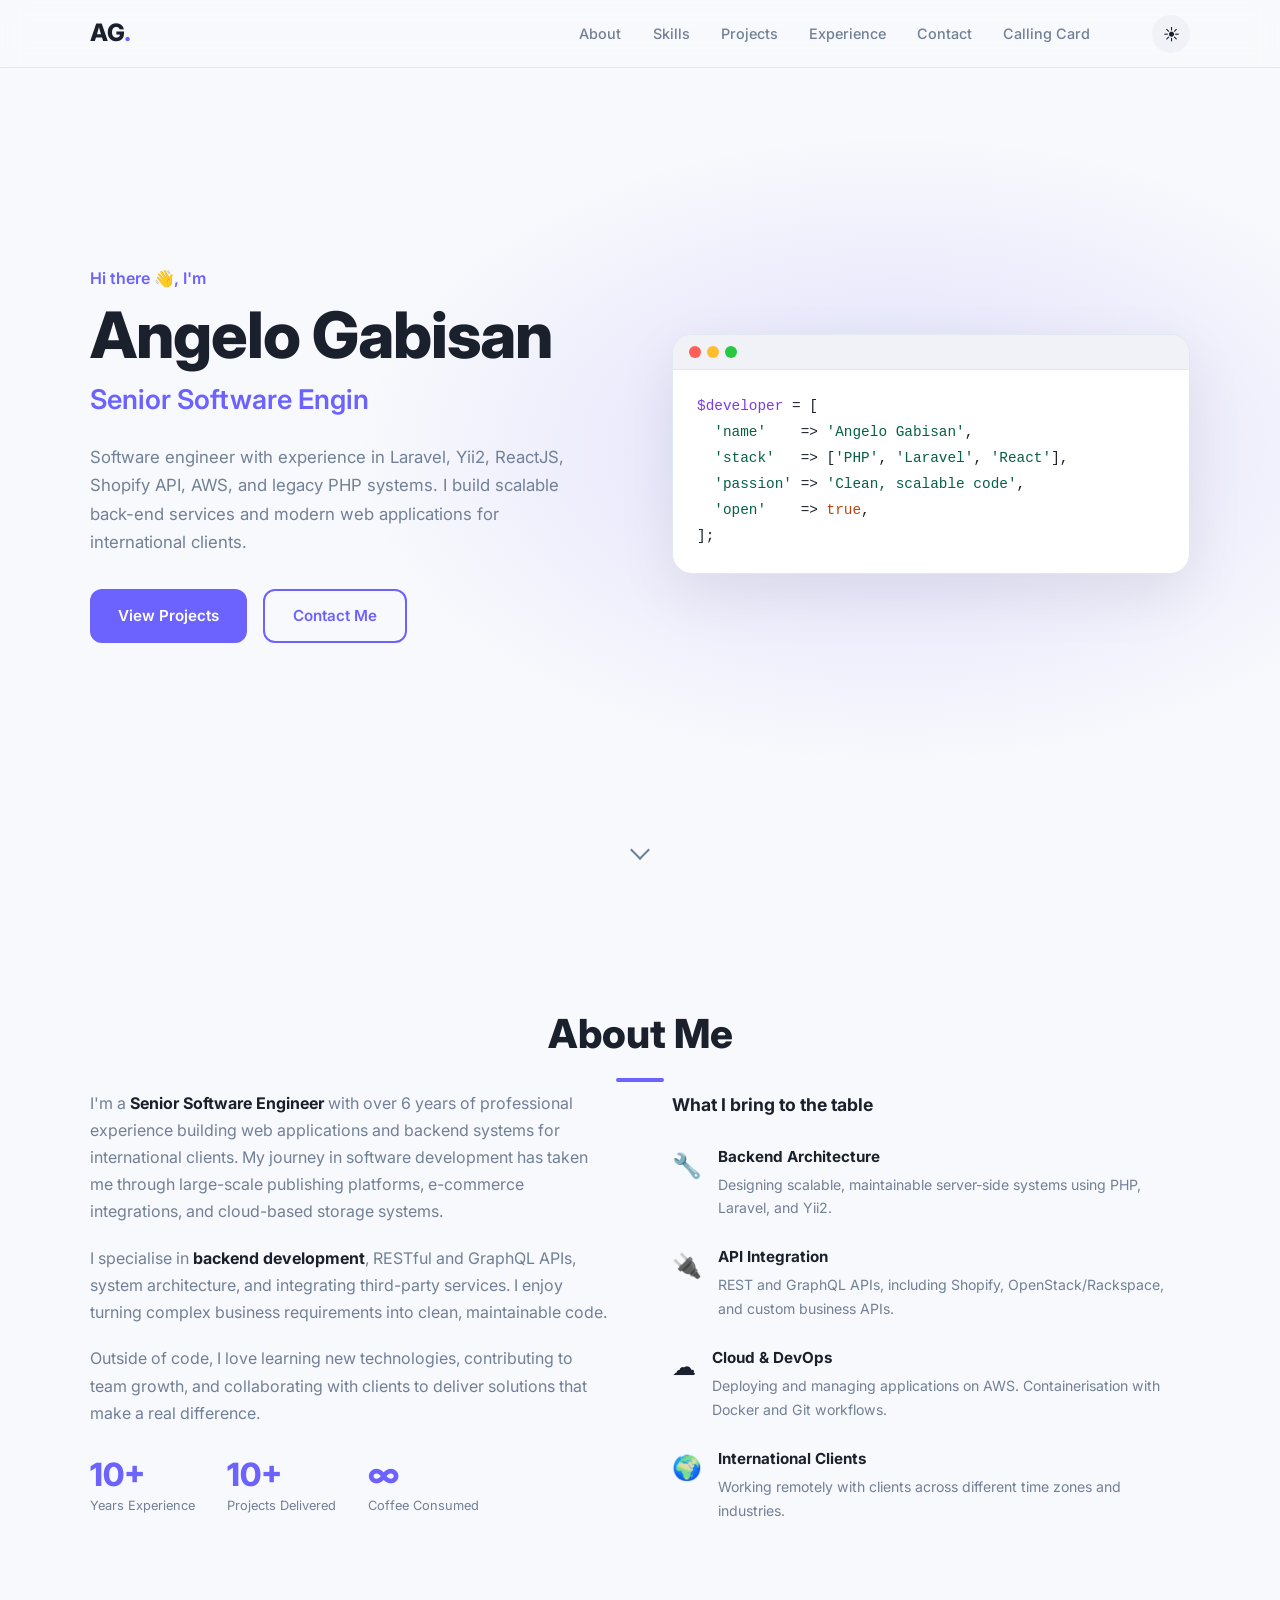
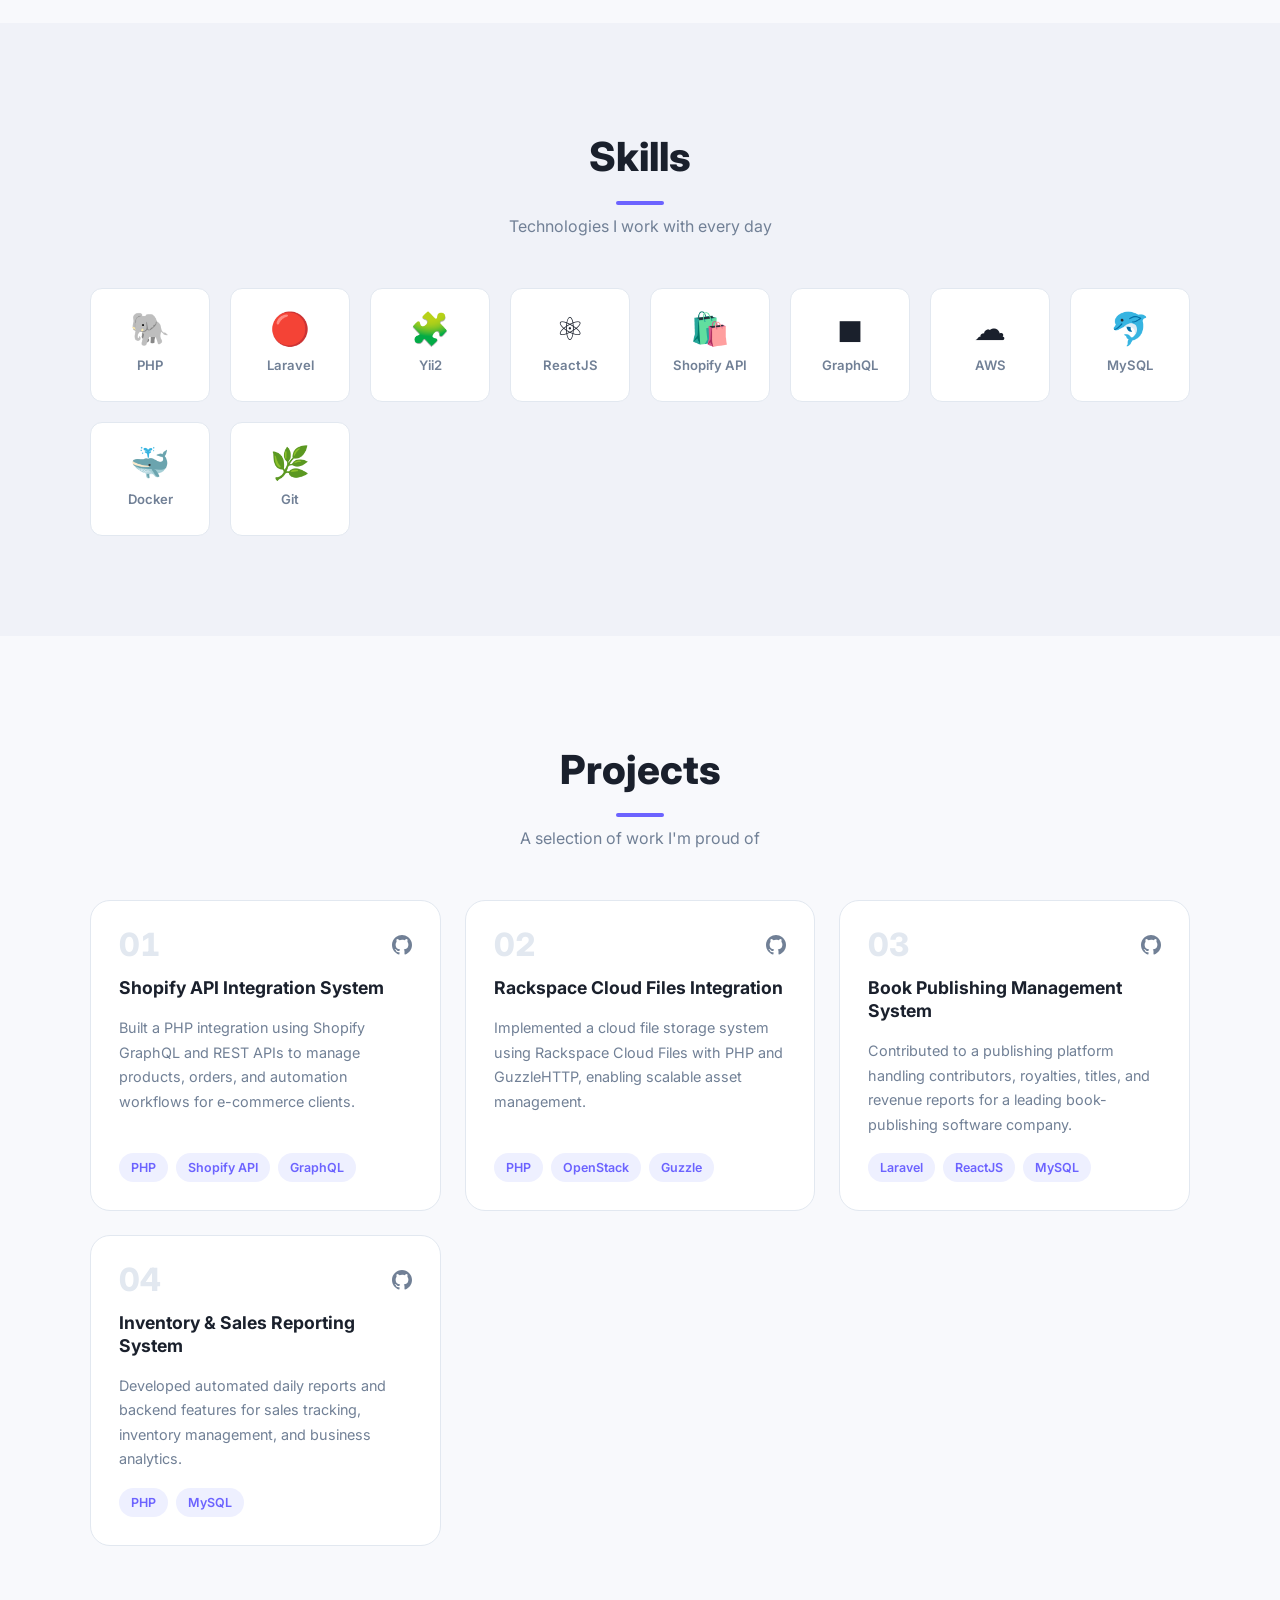
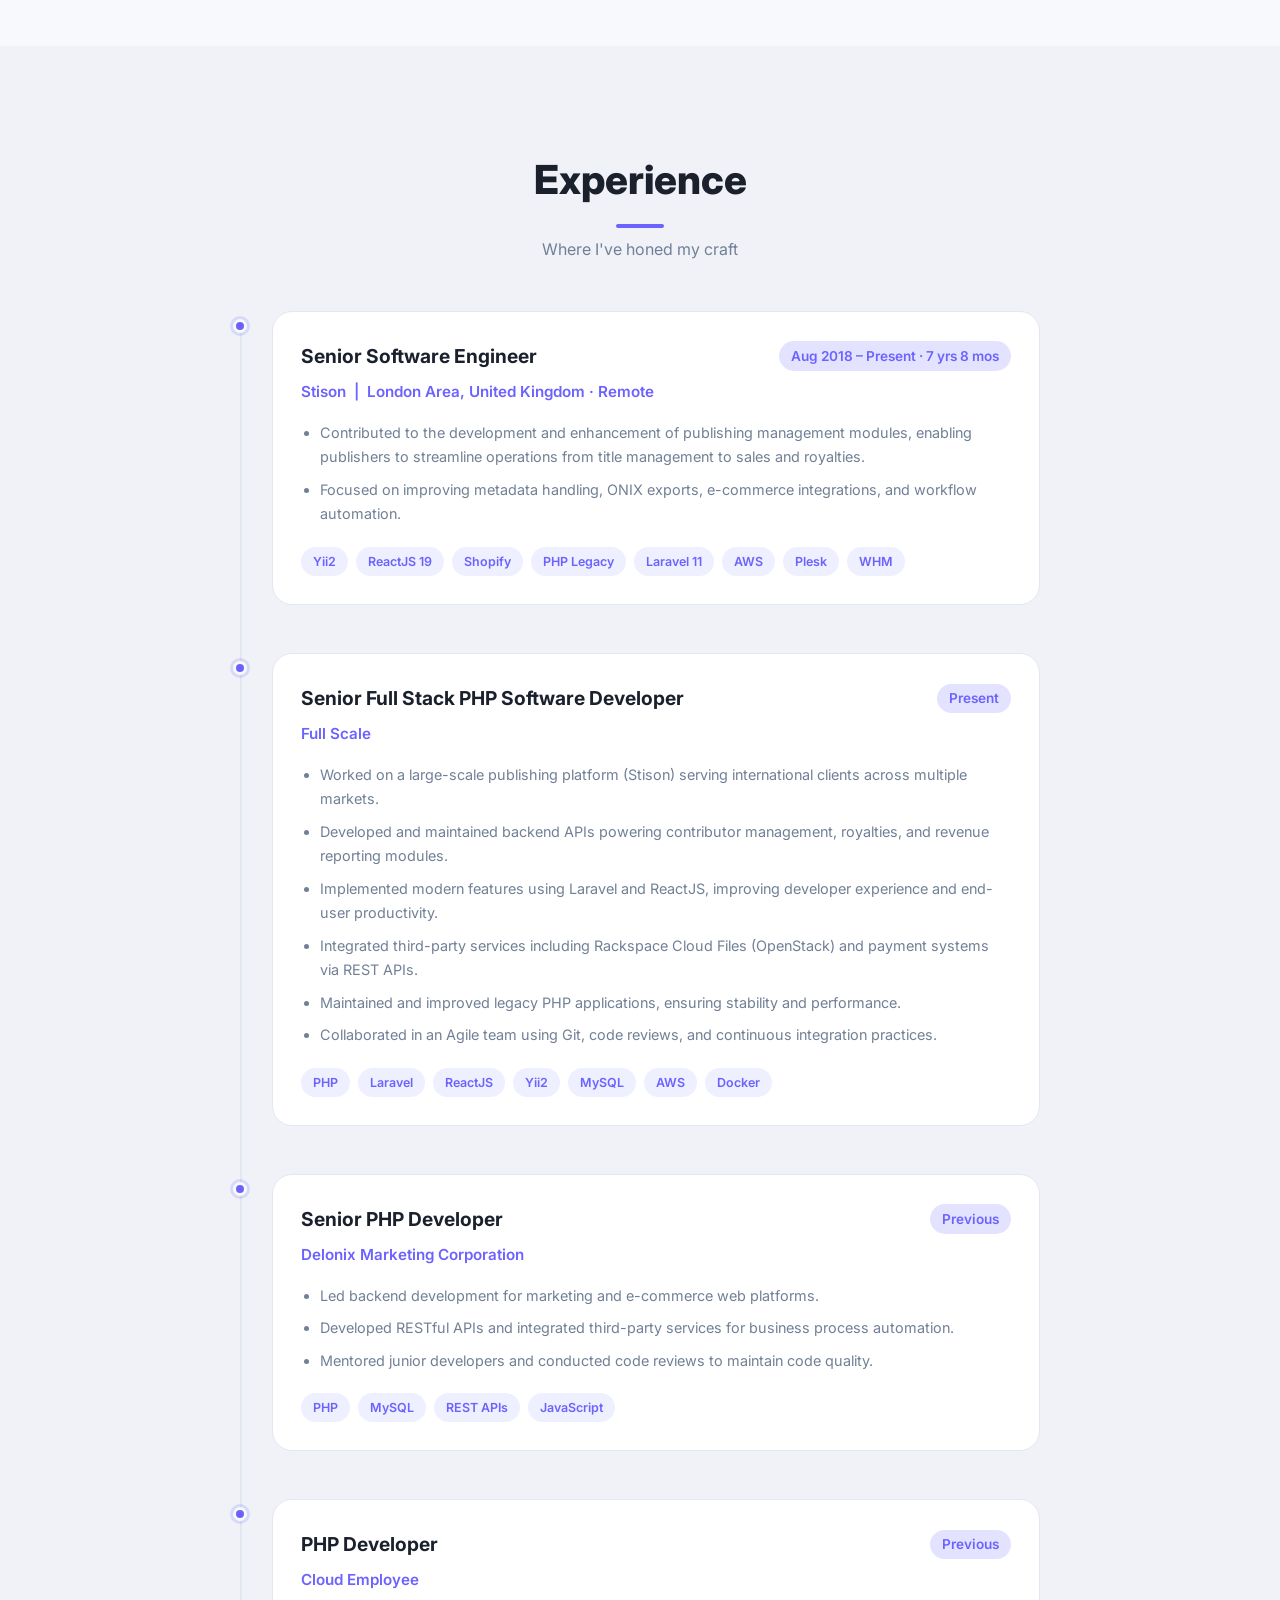
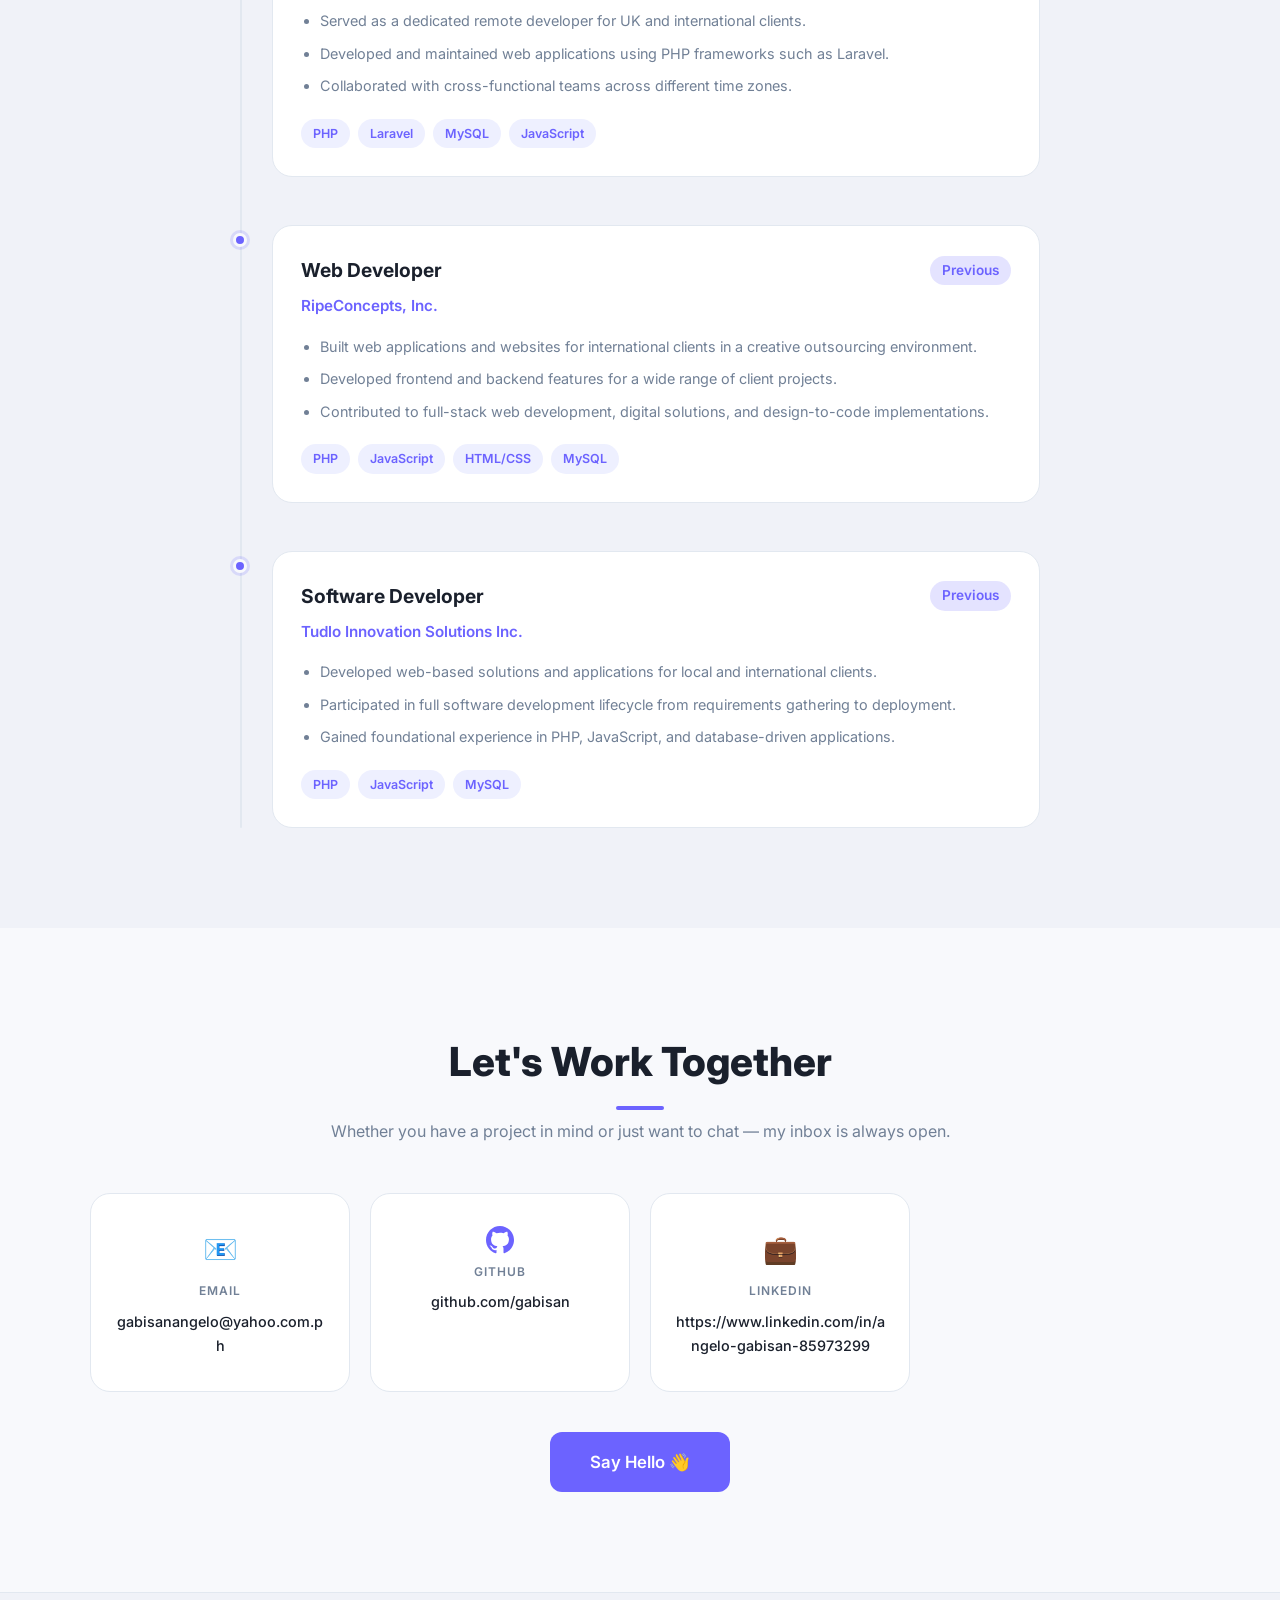
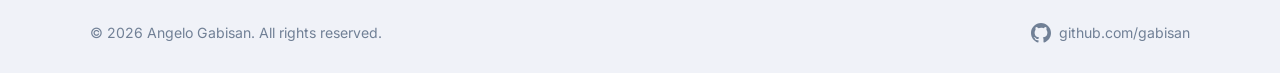
==== commit 4425ae98: "Update job title and company description in timeline" ====
--- a/index.html
+++ b/index.html
@@ -320,10 +320,10 @@
             <div class="timeline-marker"></div>
             <div class="timeline-body">
               <div class="timeline-header">
-                <h3 class="timeline-role">Software Engineer Part-time</h3>
+                <h3 class="timeline-role">Senior Software Engineer</h3>
                 <span class="timeline-period">Aug 2018 – Present · 7 yrs 8 mos</span>
               </div>
-              <p class="timeline-company">Stison · Part-time &nbsp;|&nbsp; London Area, United Kingdom · Remote</p>
+              <p class="timeline-company">Stison &nbsp;|&nbsp; London Area, United Kingdom · Remote</p>
               <ul class="timeline-duties">
                 <li>Contributed to the development and enhancement of publishing management modules, enabling publishers to streamline operations from title management to sales and royalties.</li>
                 <li>Focused on improving metadata handling, ONIX exports, e-commerce integrations, and workflow automation.</li>
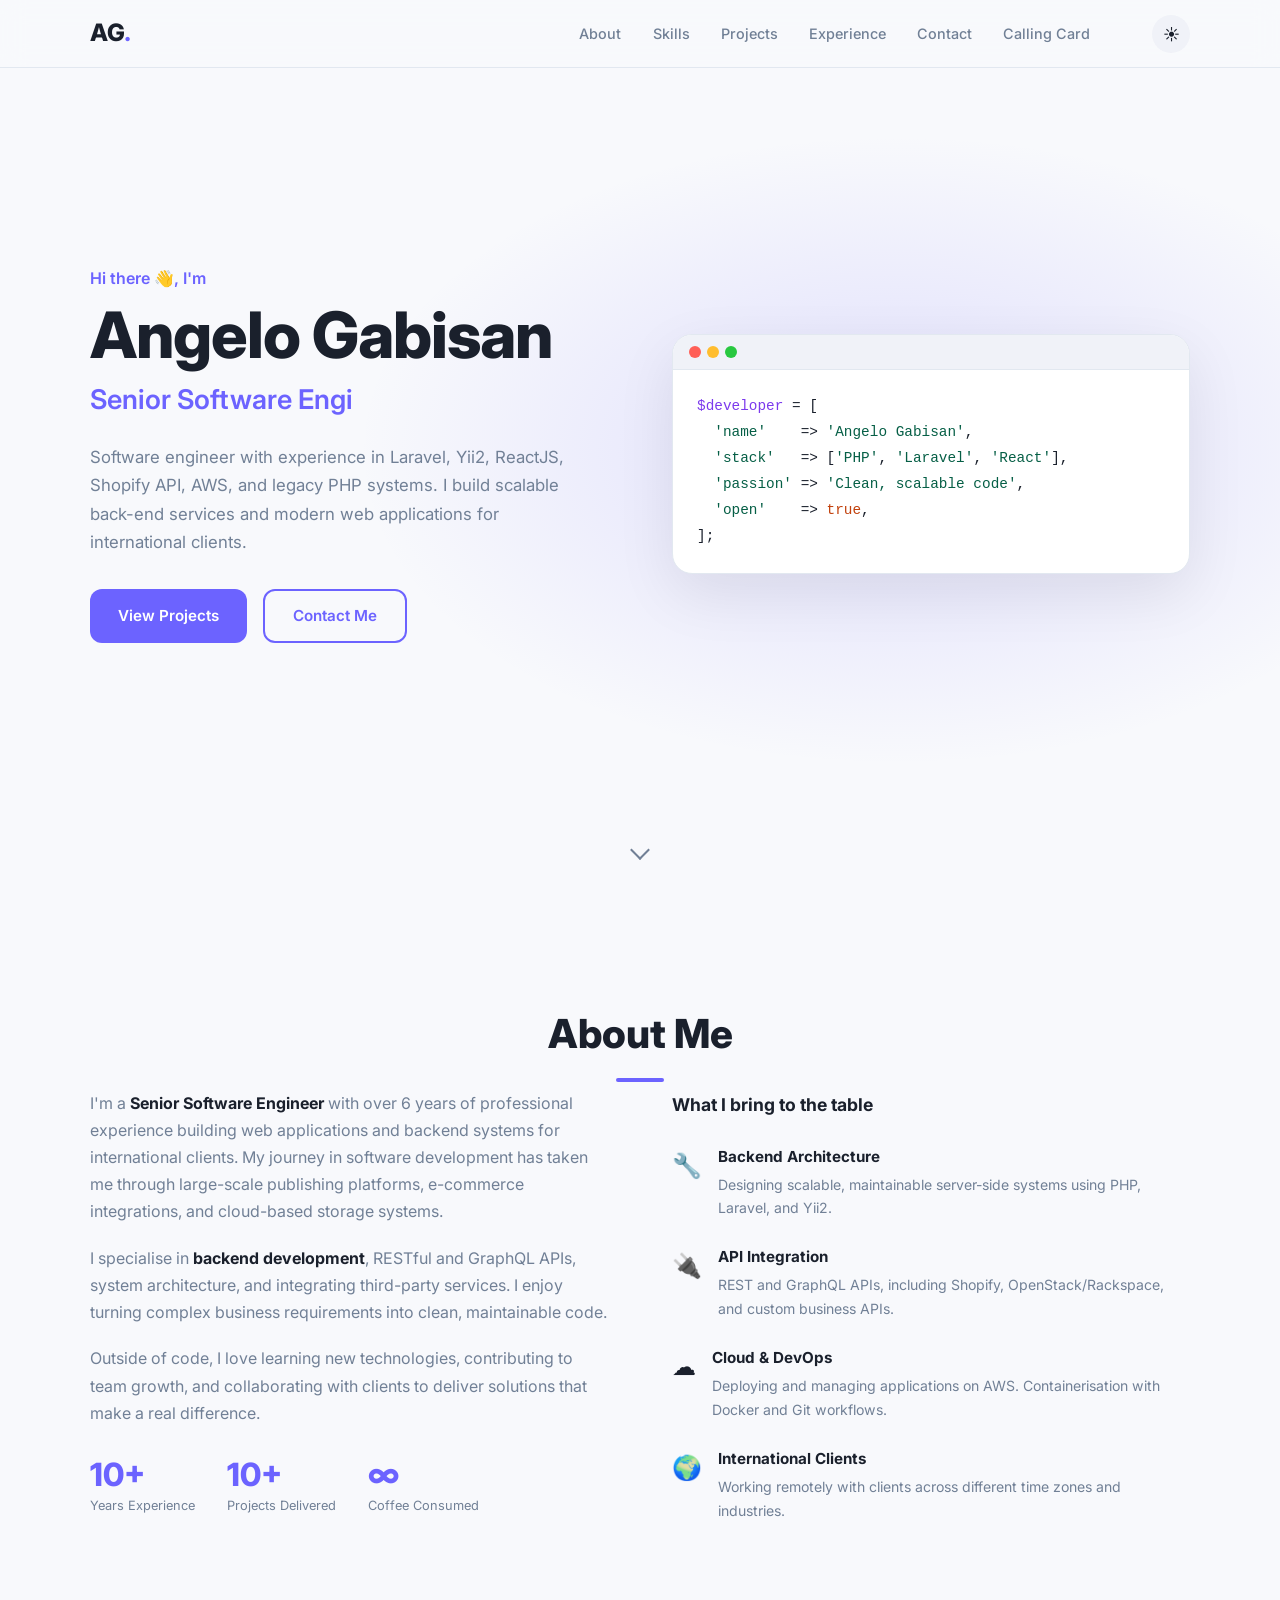
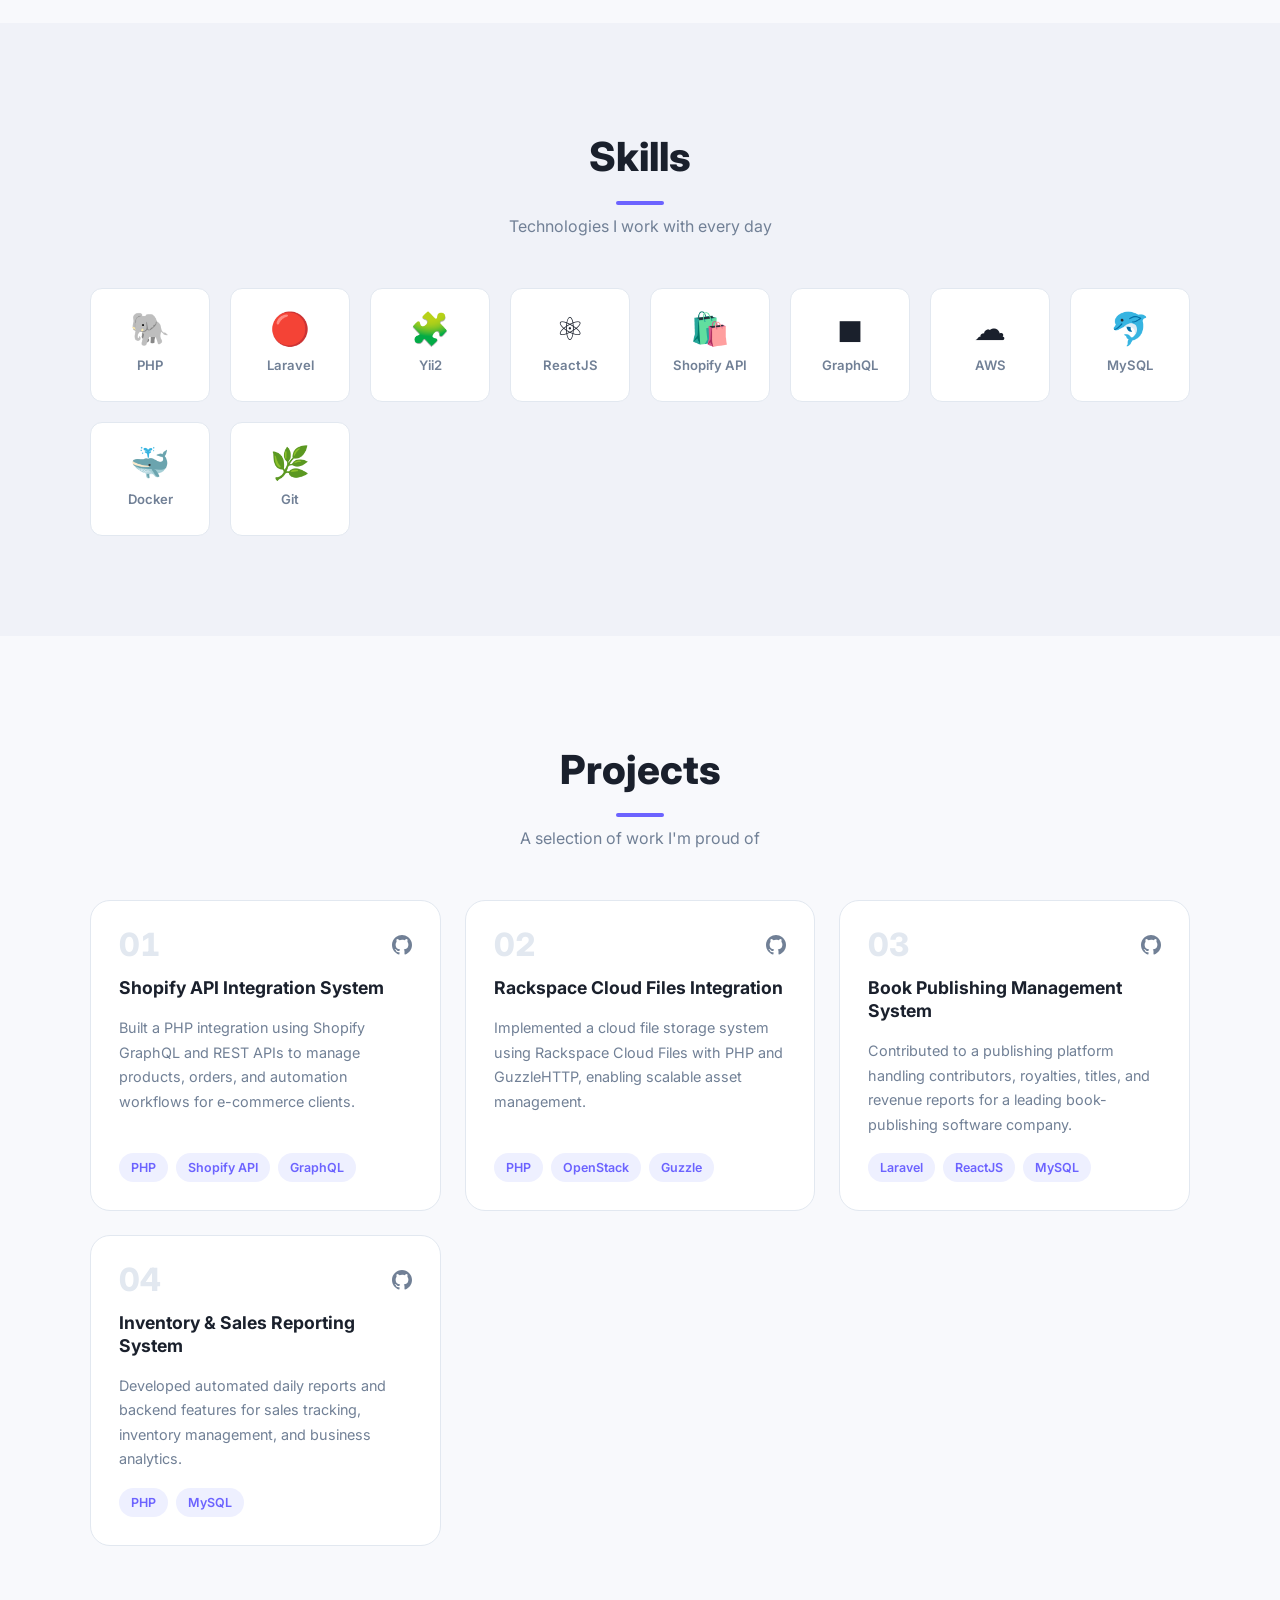
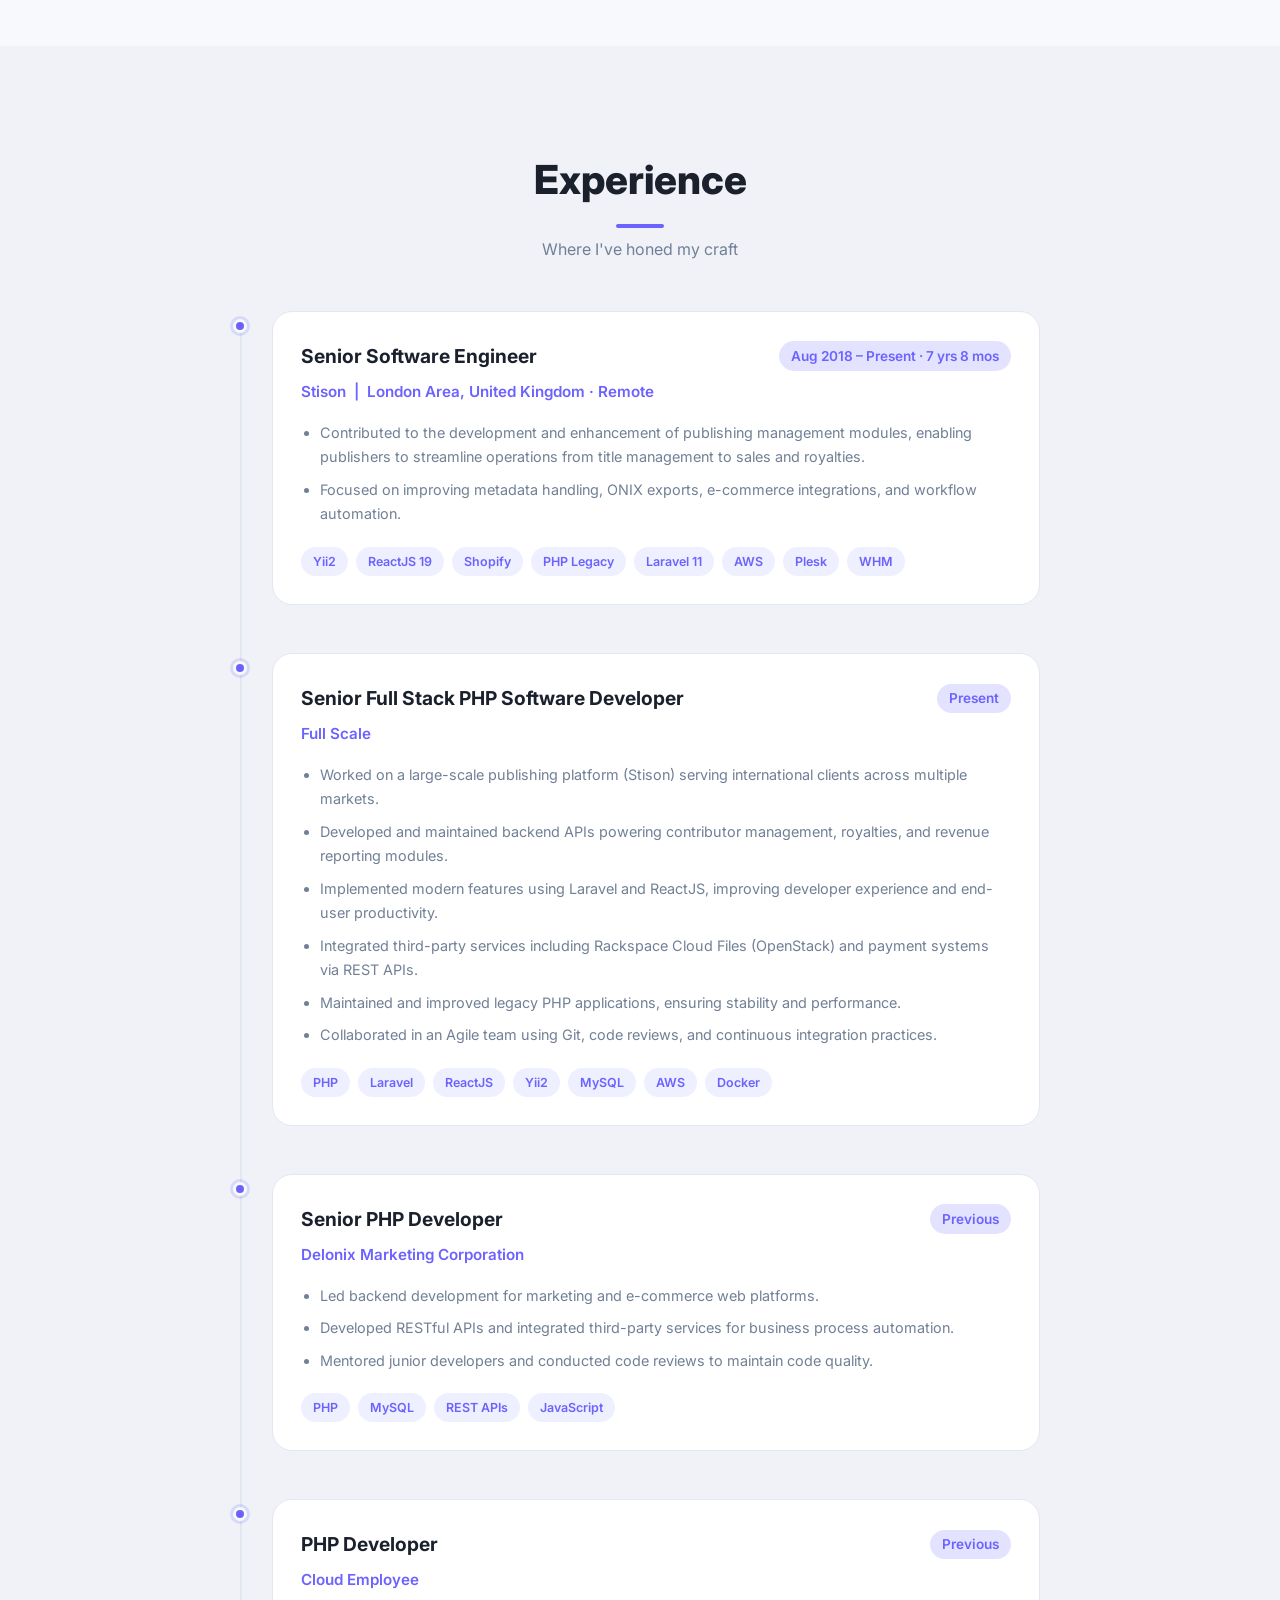
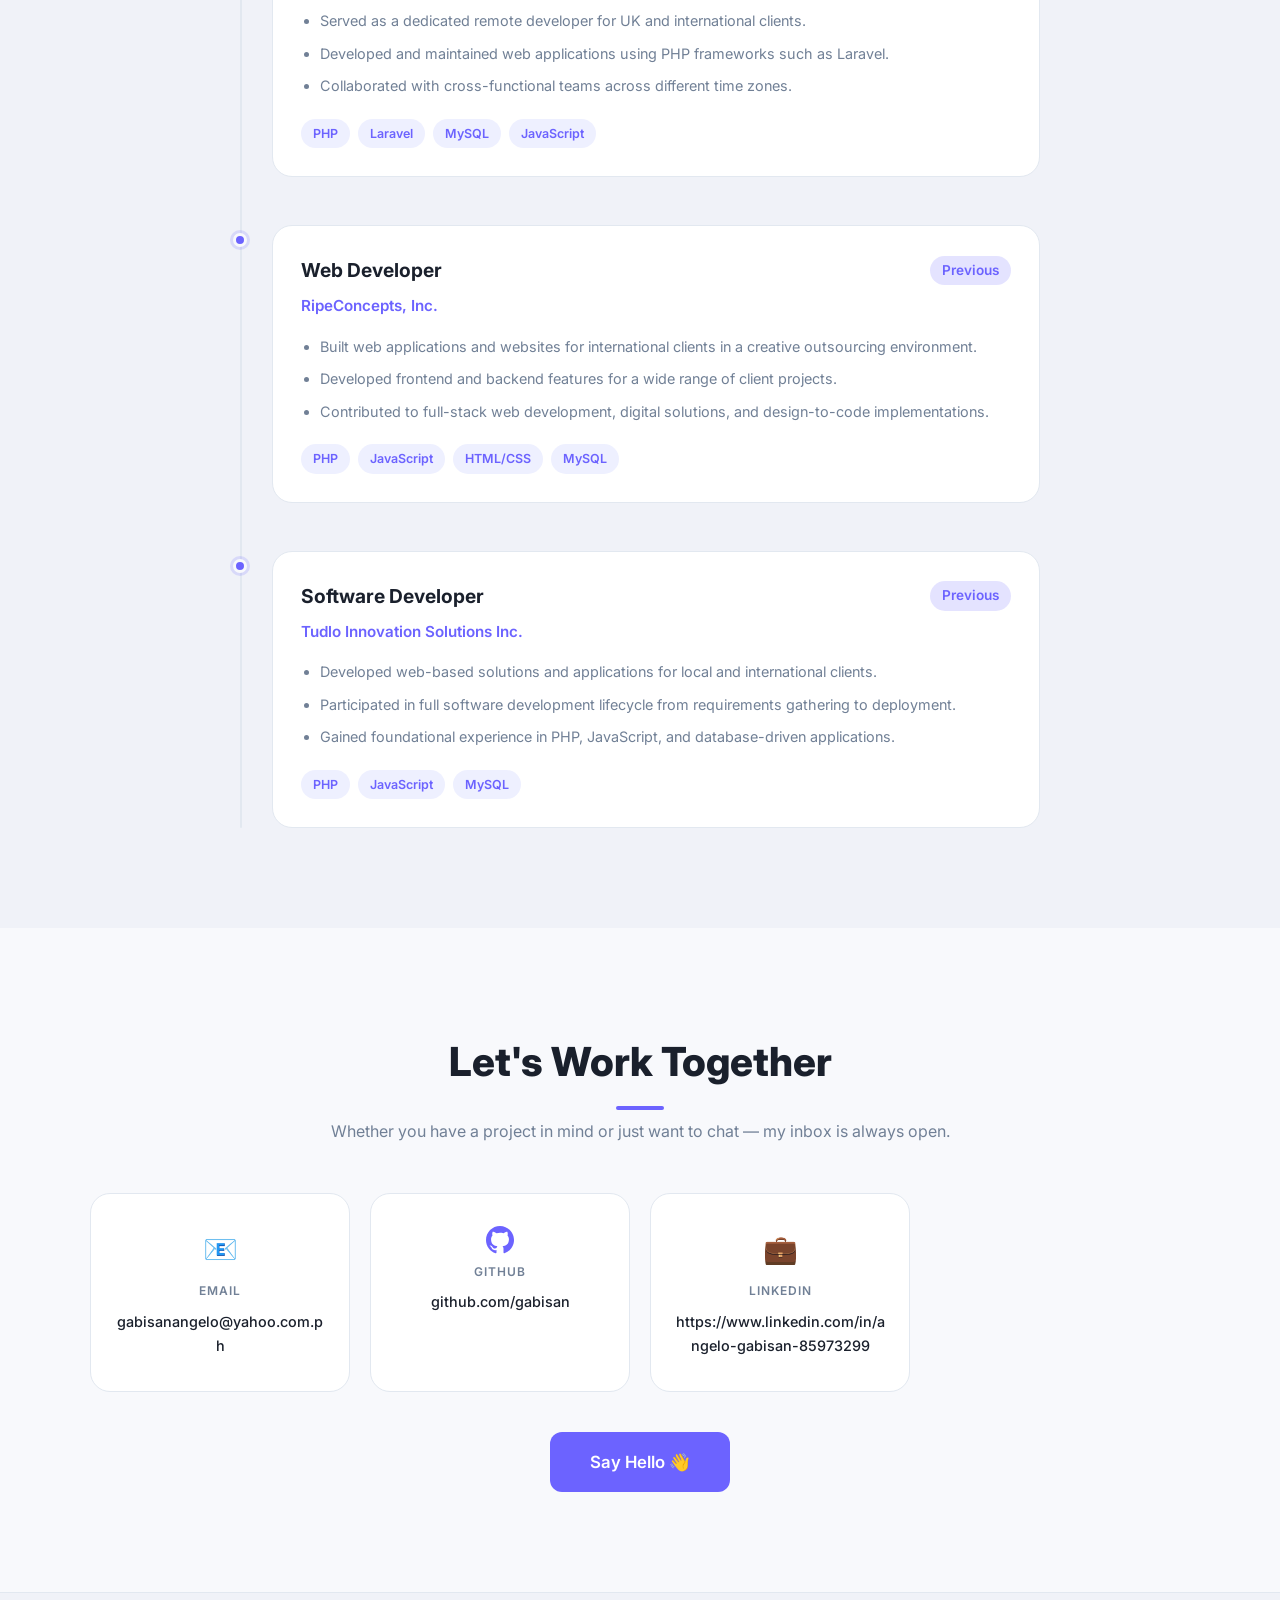
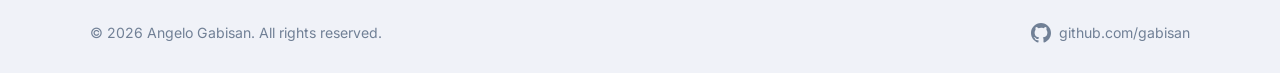
==== commit c4e1838e: "Add profile_image.jpg as favicon in index.html and calling-card.html Co-authored-by: agabisan <42125" ====
--- a/index.html
+++ b/index.html
@@ -5,6 +5,7 @@
   <meta name="viewport" content="width=device-width, initial-scale=1.0" />
   <meta name="description" content="Angelo Gabisan – Full Stack PHP Developer portfolio" />
   <title>Angelo Gabisan | Senior Software Engineer</title>
+  <link rel="icon" type="image/jpeg" href="profile_image.jpg" />
   <link rel="stylesheet" href="style.css" />
   <link rel="preconnect" href="https://fonts.googleapis.com" />
   <link rel="preconnect" href="https://fonts.gstatic.com" crossorigin />
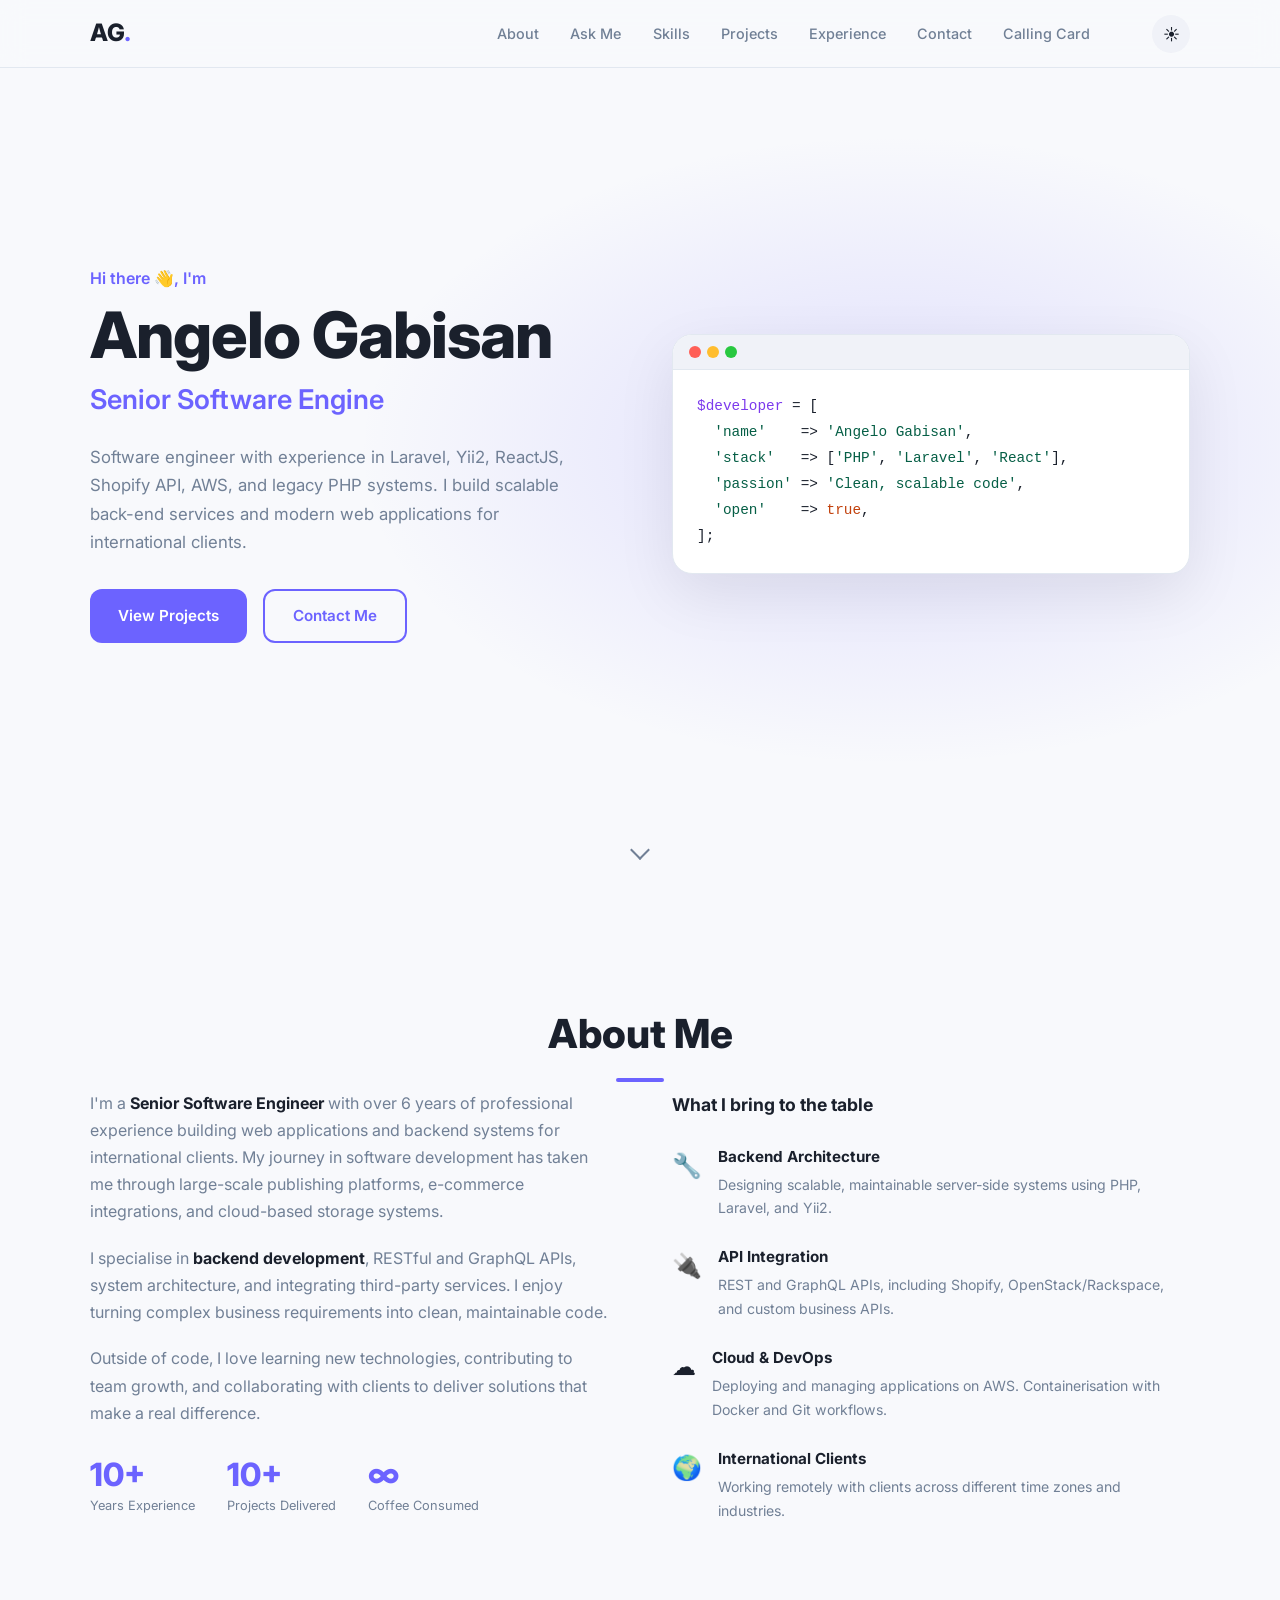
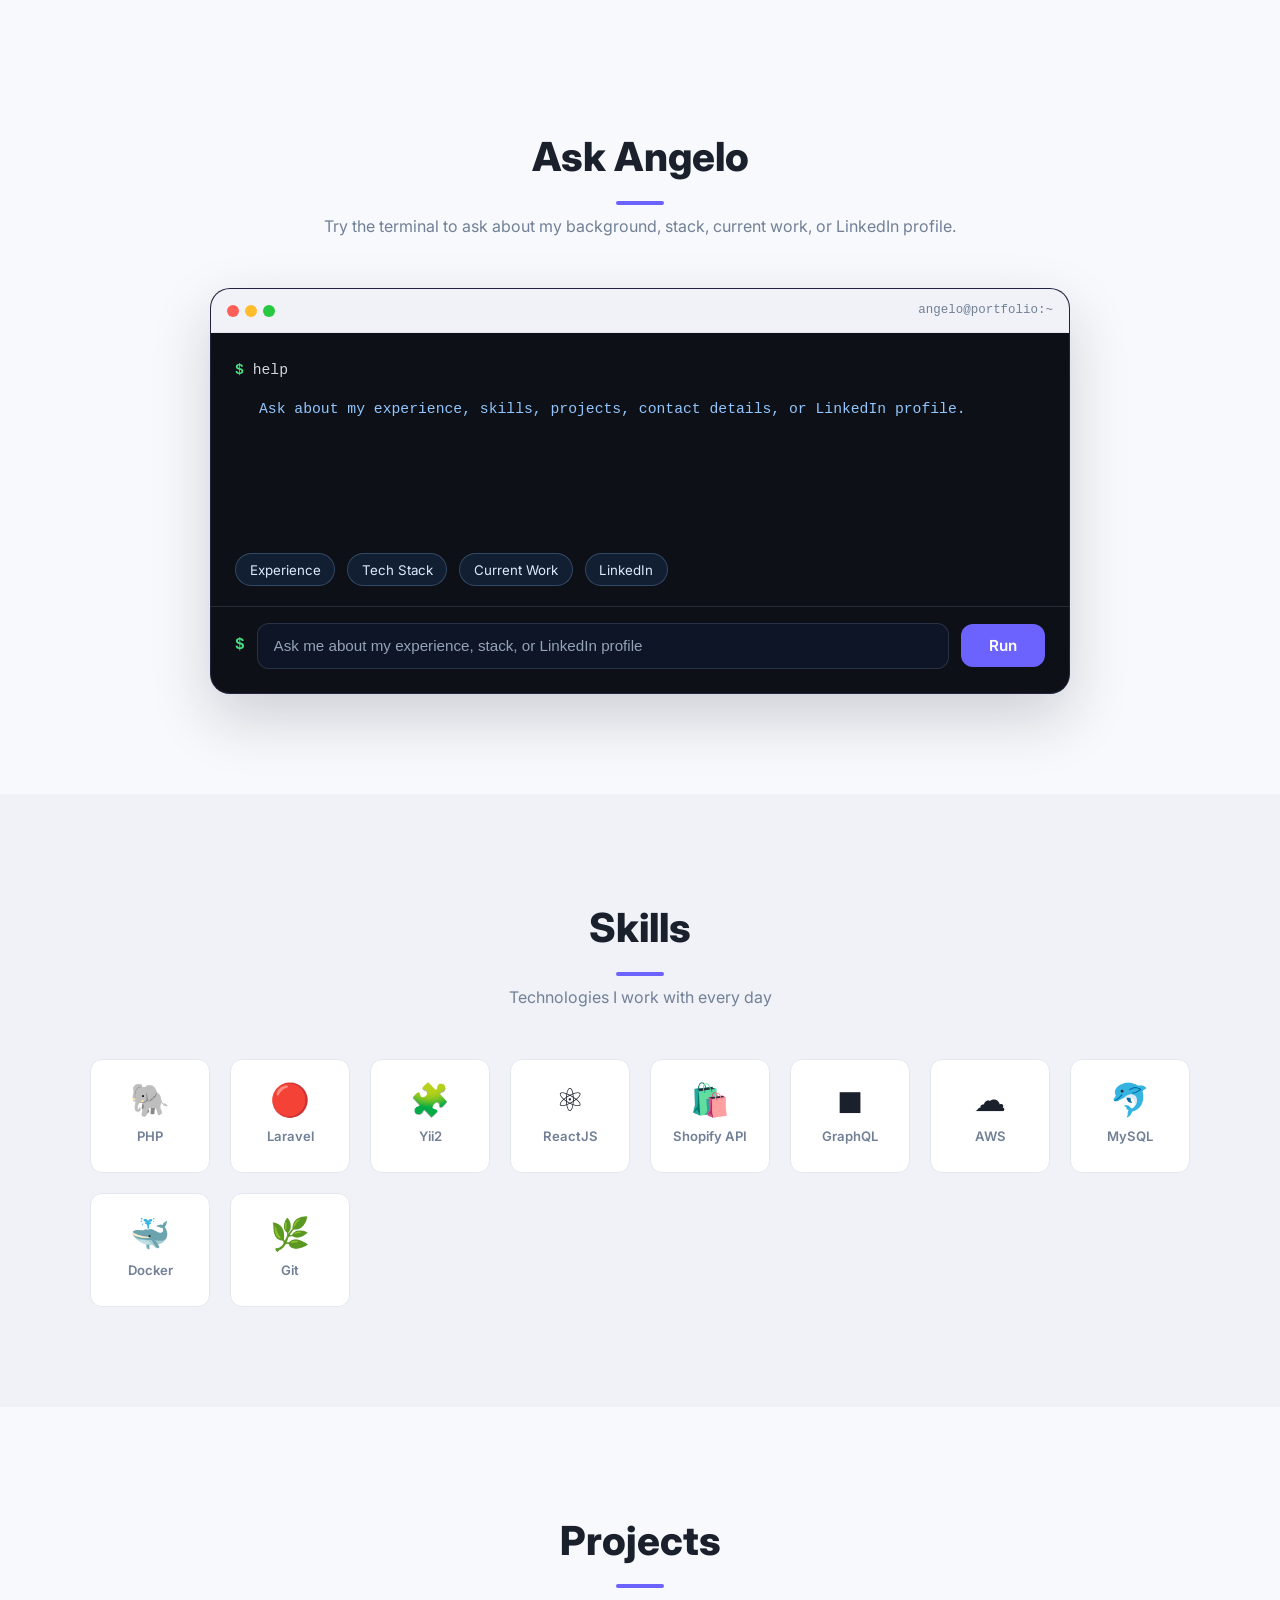
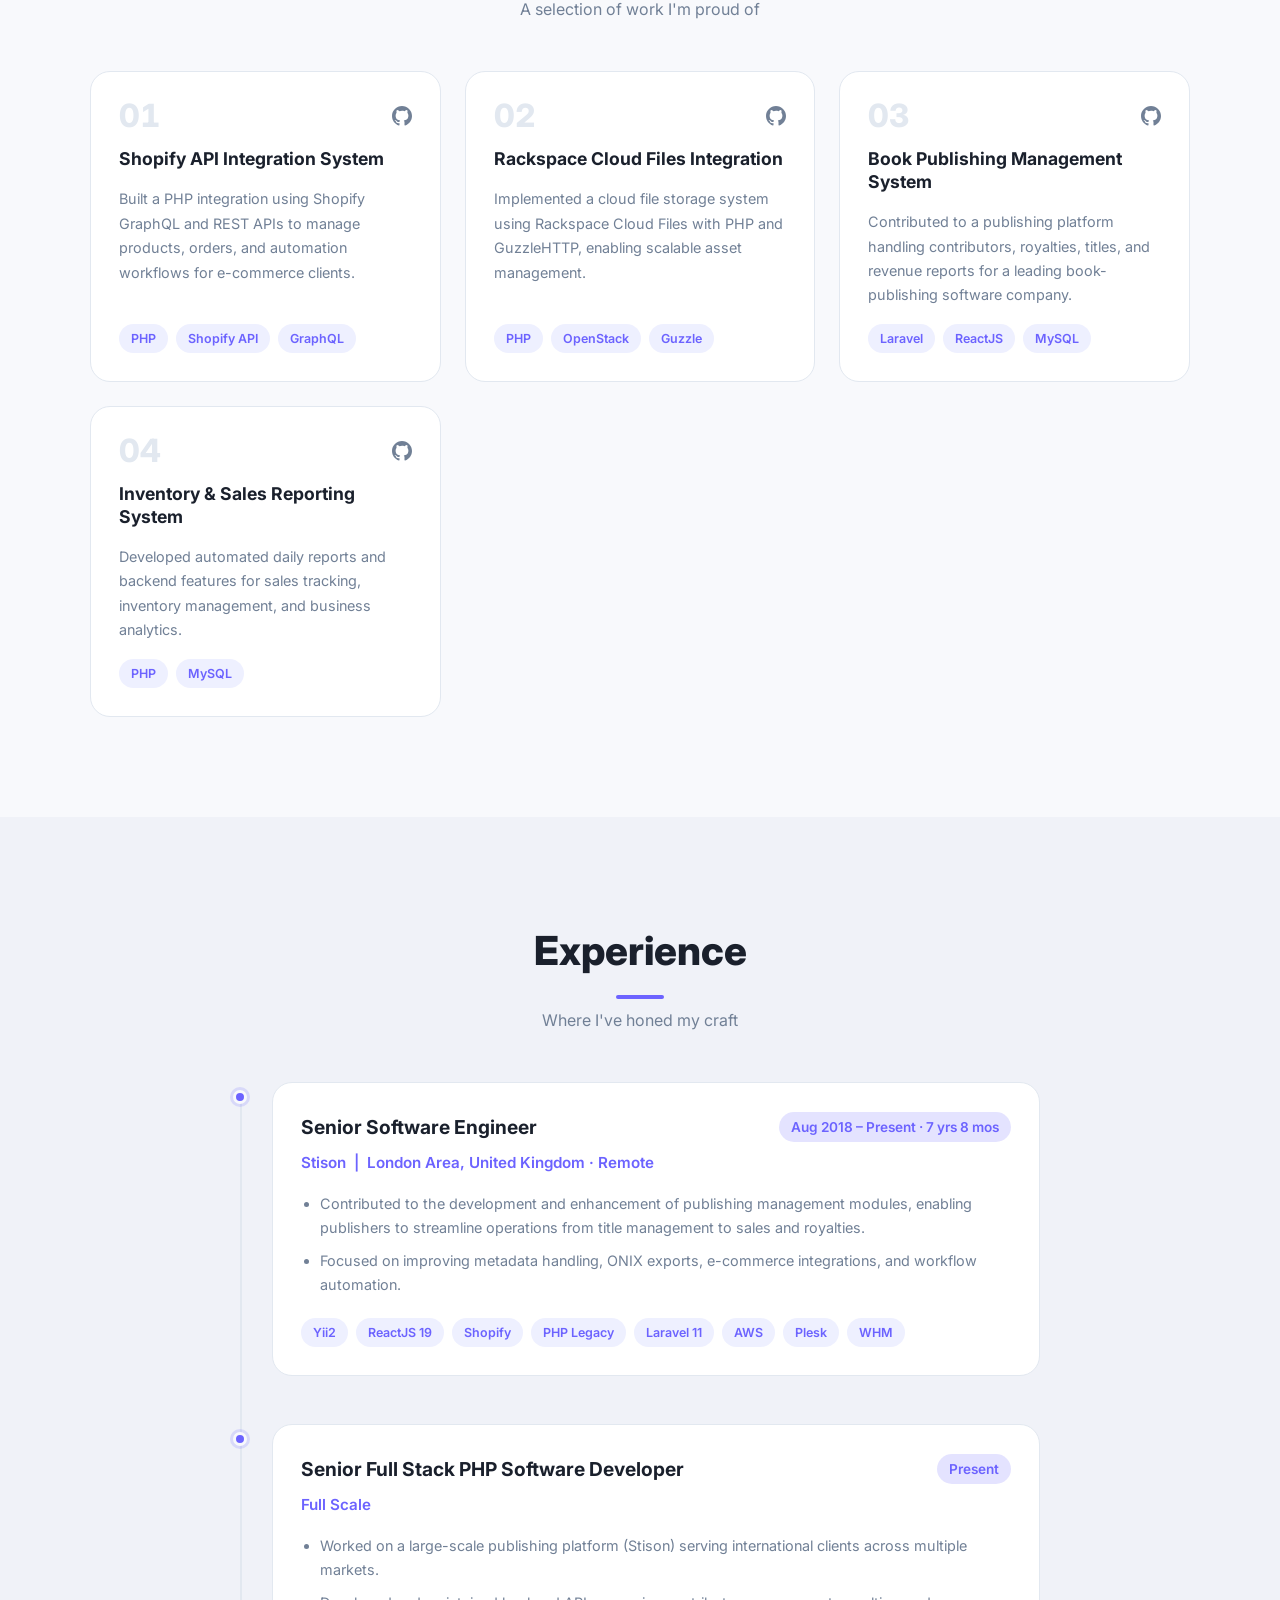
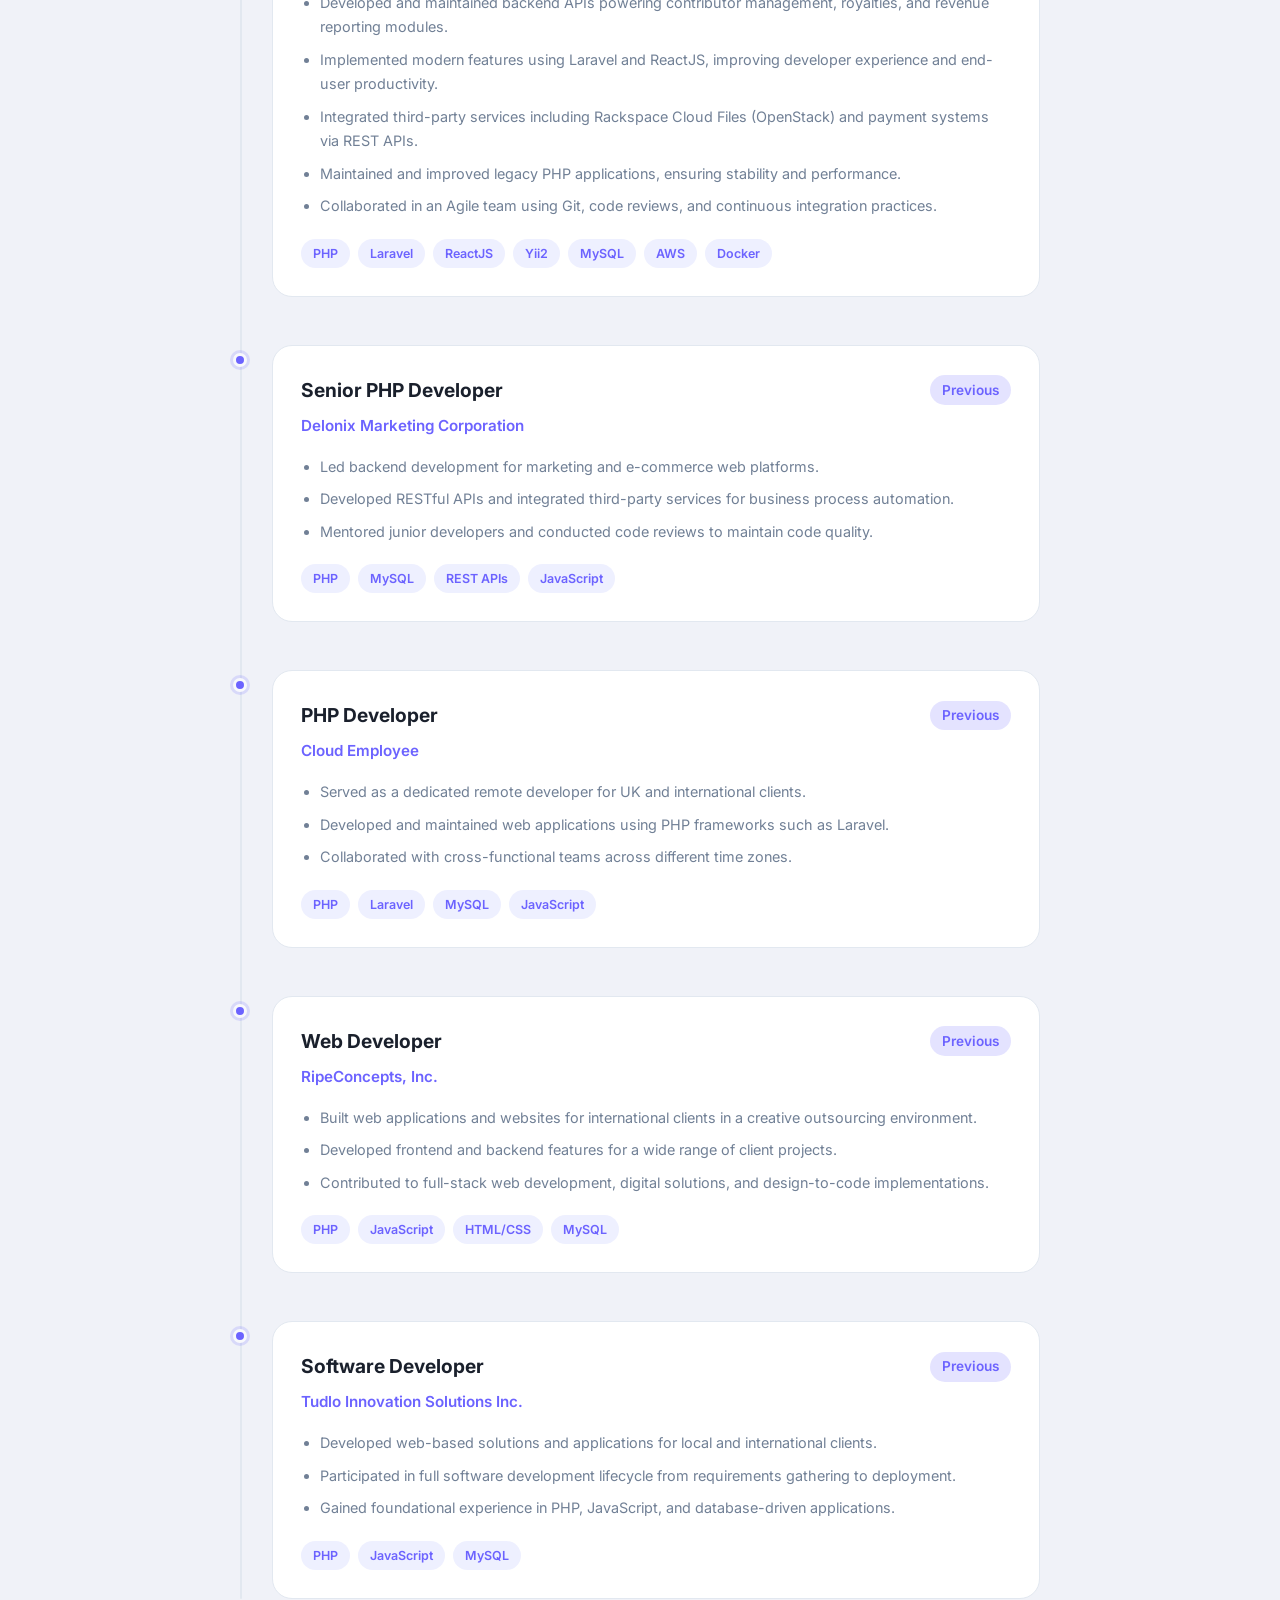
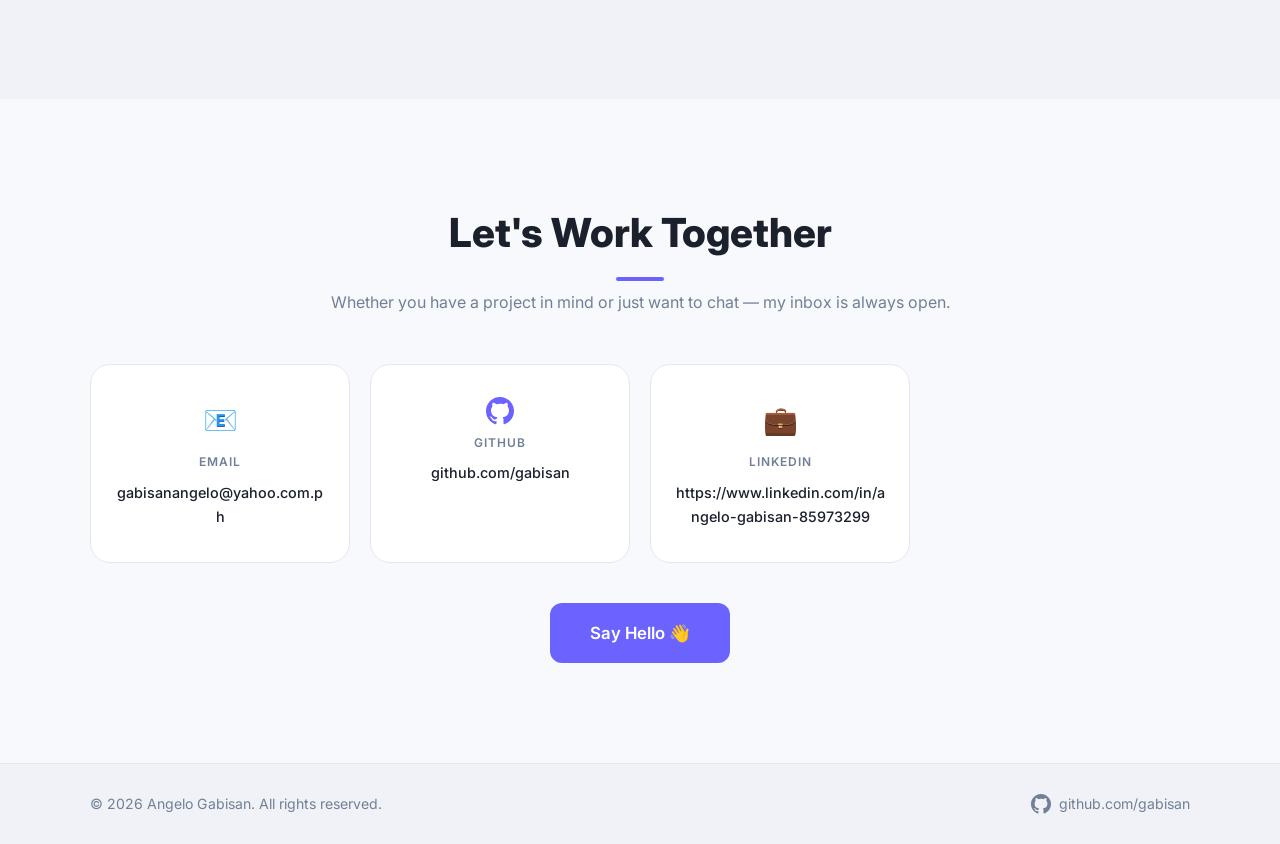
==== commit aa7c5019: "feat: add interactive ask me terminal Co-authored-by: agabisan <42125021+agabisan@users.noreply.gith" ====
--- a/index.html
+++ b/index.html
@@ -19,6 +19,7 @@
       <a href="#hero" class="logo">AG<span>.</span></a>
       <ul class="nav-links" id="nav-links">
         <li><a href="#about">About</a></li>
+        <li><a href="#terminal">Ask Me</a></li>
         <li><a href="#skills">Skills</a></li>
         <li><a href="#projects">Projects</a></li>
         <li><a href="#experience">Experience</a></li>
@@ -153,6 +154,49 @@
       </div>
     </section>
 
+    <!-- ===== TERMINAL ===== -->
+    <section id="terminal" class="terminal section">
+      <div class="container">
+        <h2 class="section-title reveal">Ask Angelo</h2>
+        <p class="section-subtitle reveal">
+          Try the terminal to ask about my background, stack, current work, or LinkedIn profile.
+        </p>
+        <div class="terminal-shell reveal">
+          <div class="code-bar">
+            <span class="dot red"></span>
+            <span class="dot yellow"></span>
+            <span class="dot green"></span>
+            <span class="terminal-label">angelo@portfolio:~</span>
+          </div>
+          <div class="terminal-body" id="terminal-output" aria-live="polite">
+            <p class="terminal-line"><span class="terminal-prompt">$</span> help</p>
+            <p class="terminal-line terminal-response">
+              Ask about my experience, skills, projects, contact details, or LinkedIn profile.
+            </p>
+          </div>
+          <div class="terminal-quick-actions">
+            <button type="button" class="terminal-chip" data-prompt="Tell me about your experience">Experience</button>
+            <button type="button" class="terminal-chip" data-prompt="What is your tech stack?">Tech Stack</button>
+            <button type="button" class="terminal-chip" data-prompt="What are you working on now?">Current Work</button>
+            <button type="button" class="terminal-chip" data-prompt="Show me your LinkedIn profile">LinkedIn</button>
+          </div>
+          <form class="terminal-form" id="terminal-form">
+            <label class="sr-only" for="terminal-input">Ask Angelo a question</label>
+            <span class="terminal-prompt" aria-hidden="true">$</span>
+            <input
+              id="terminal-input"
+              class="terminal-input"
+              type="text"
+              name="prompt"
+              autocomplete="off"
+              placeholder="Ask me about my experience, stack, or LinkedIn profile"
+            />
+            <button type="submit" class="btn btn-primary">Run</button>
+          </form>
+        </div>
+      </div>
+    </section>
+
     <!-- ===== SKILLS ===== -->
     <section id="skills" class="skills section">
       <div class="container">
--- a/style.css
+++ b/style.css
@@ -511,6 +511,114 @@
   margin: 0;
 }
 
+/* ---------- TERMINAL ---------- */
+.terminal-shell {
+  max-width: 860px;
+  margin: 0 auto;
+  background: #0d1117;
+  color: #d1d5db;
+  border: 1px solid rgba(124, 115, 255, 0.18);
+  border-radius: var(--radius-lg);
+  overflow: hidden;
+  box-shadow: 0 24px 60px rgba(15, 23, 42, 0.18);
+}
+
+.terminal-label {
+  margin-left: auto;
+  font-size: 0.78rem;
+  color: var(--text-muted);
+  font-family: 'Fira Code', 'Courier New', monospace;
+}
+
+.terminal-body {
+  min-height: 220px;
+  max-height: 360px;
+  overflow-y: auto;
+  padding: 1.5rem;
+  font-family: 'Fira Code', 'Courier New', monospace;
+  font-size: 0.92rem;
+  line-height: 1.8;
+}
+
+.terminal-line {
+  margin: 0 0 0.75rem;
+  word-break: break-word;
+}
+
+.terminal-response {
+  color: #93c5fd;
+  padding-left: 1.5rem;
+}
+
+.terminal-quick-actions {
+  display: flex;
+  flex-wrap: wrap;
+  gap: 0.75rem;
+  padding: 0 1.5rem 1.25rem;
+}
+
+.terminal-chip {
+  padding: 0.45rem 0.85rem;
+  border: 1px solid rgba(147, 197, 253, 0.25);
+  border-radius: 999px;
+  color: #dbeafe;
+  background: rgba(59, 130, 246, 0.12);
+  transition: background var(--tr), border-color var(--tr), transform var(--tr);
+}
+
+.terminal-chip:hover {
+  background: rgba(59, 130, 246, 0.2);
+  border-color: rgba(147, 197, 253, 0.5);
+  transform: translateY(-1px);
+}
+
+.terminal-form {
+  display: flex;
+  align-items: center;
+  gap: 0.75rem;
+  padding: 1rem 1.5rem 1.5rem;
+  border-top: 1px solid rgba(148, 163, 184, 0.18);
+}
+
+.terminal-prompt {
+  color: #4ade80;
+  font-family: 'Fira Code', 'Courier New', monospace;
+  font-weight: 600;
+}
+
+.terminal-input {
+  flex: 1;
+  min-width: 0;
+  padding: 0.85rem 1rem;
+  border: 1px solid rgba(148, 163, 184, 0.2);
+  border-radius: var(--radius);
+  background: rgba(15, 23, 42, 0.9);
+  color: #f8fafc;
+  font-size: 0.95rem;
+}
+
+.terminal-input::placeholder {
+  color: #94a3b8;
+}
+
+.terminal-input:focus {
+  outline: 2px solid transparent;
+  border-color: rgba(124, 115, 255, 0.6);
+  box-shadow: 0 0 0 3px rgba(124, 115, 255, 0.18);
+}
+
+.sr-only {
+  position: absolute;
+  width: 1px;
+  height: 1px;
+  padding: 0;
+  margin: -1px;
+  overflow: hidden;
+  clip: rect(0, 0, 0, 0);
+  white-space: nowrap;
+  border: 0;
+}
+
 /* ---------- SKILLS ---------- */
 .skills {
   background: var(--surface-2);
@@ -893,6 +1001,15 @@
     flex-direction: column;
     align-items: center;
   }
+
+  .terminal-form {
+    flex-wrap: wrap;
+  }
+
+  .terminal-form .btn {
+    width: 100%;
+    justify-content: center;
+  }
 }
 
 /* ---------- Scrollbar (optional flair) ---------- */
